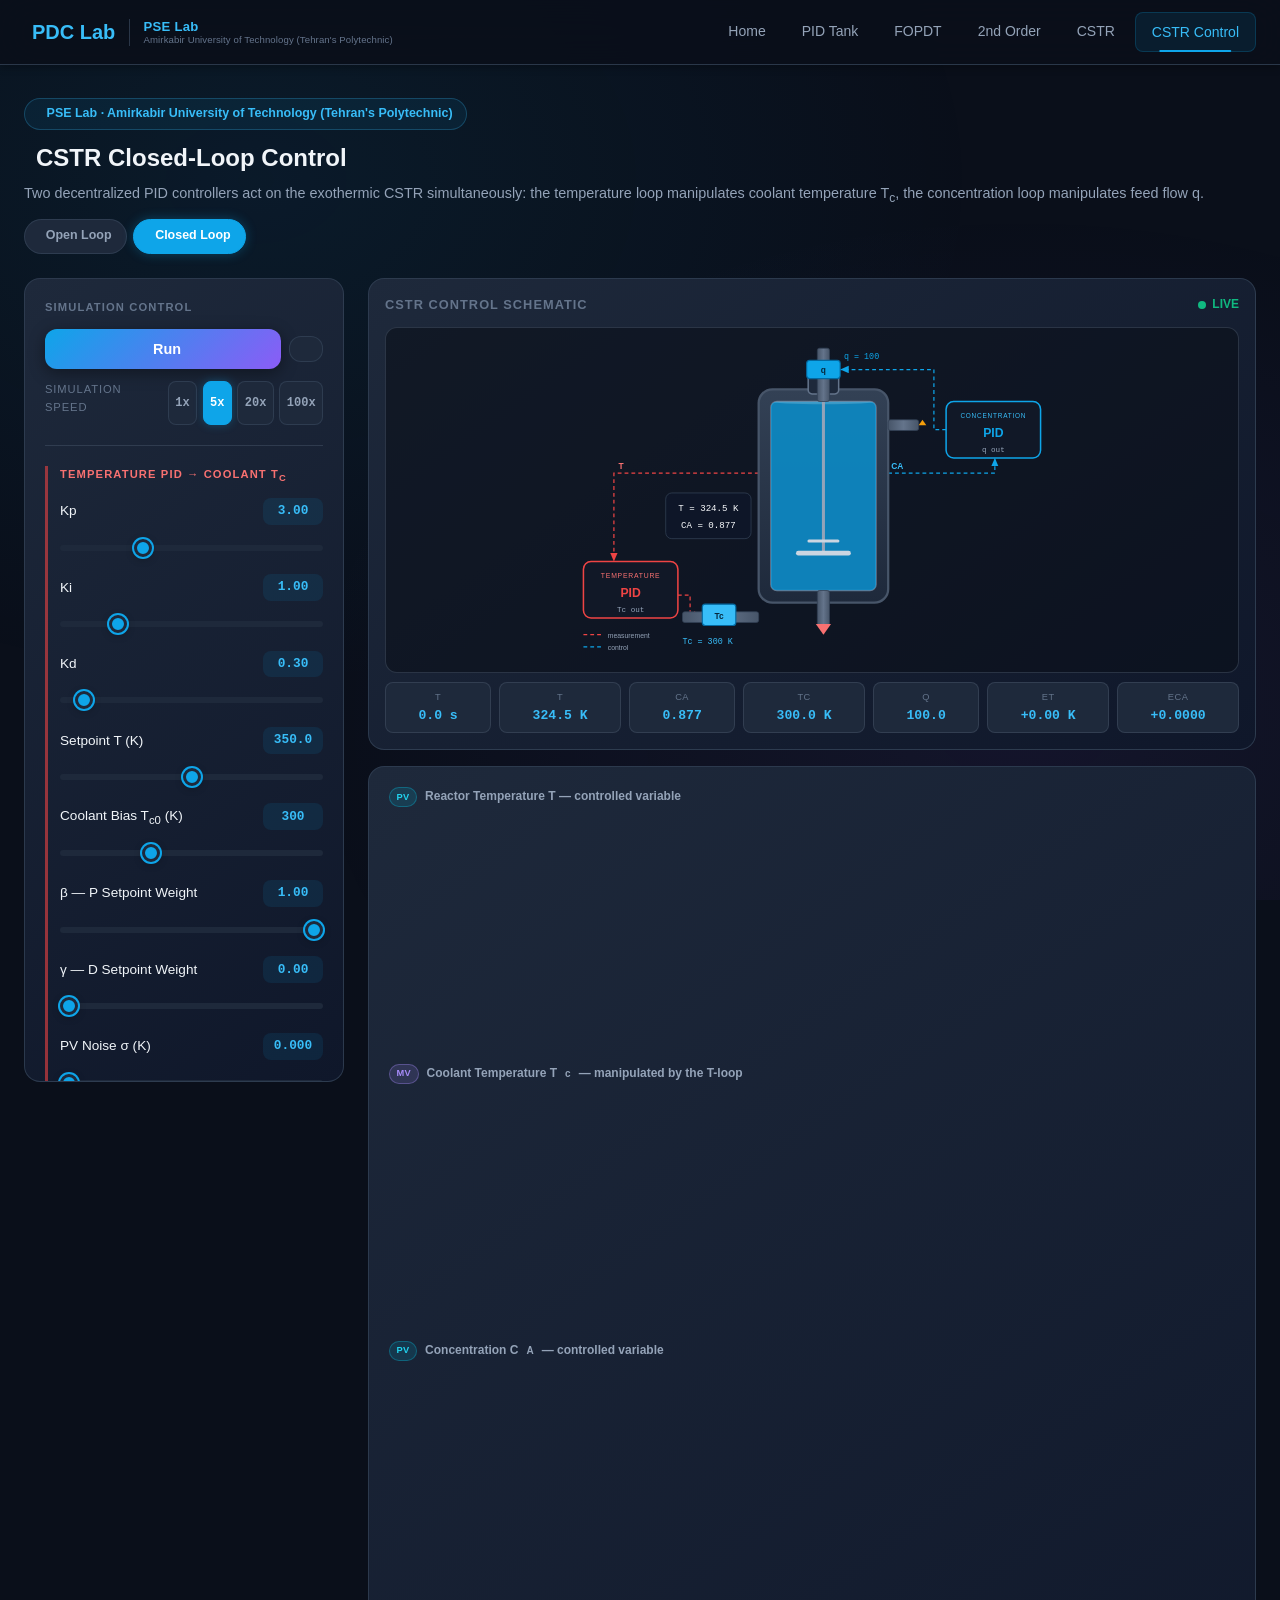
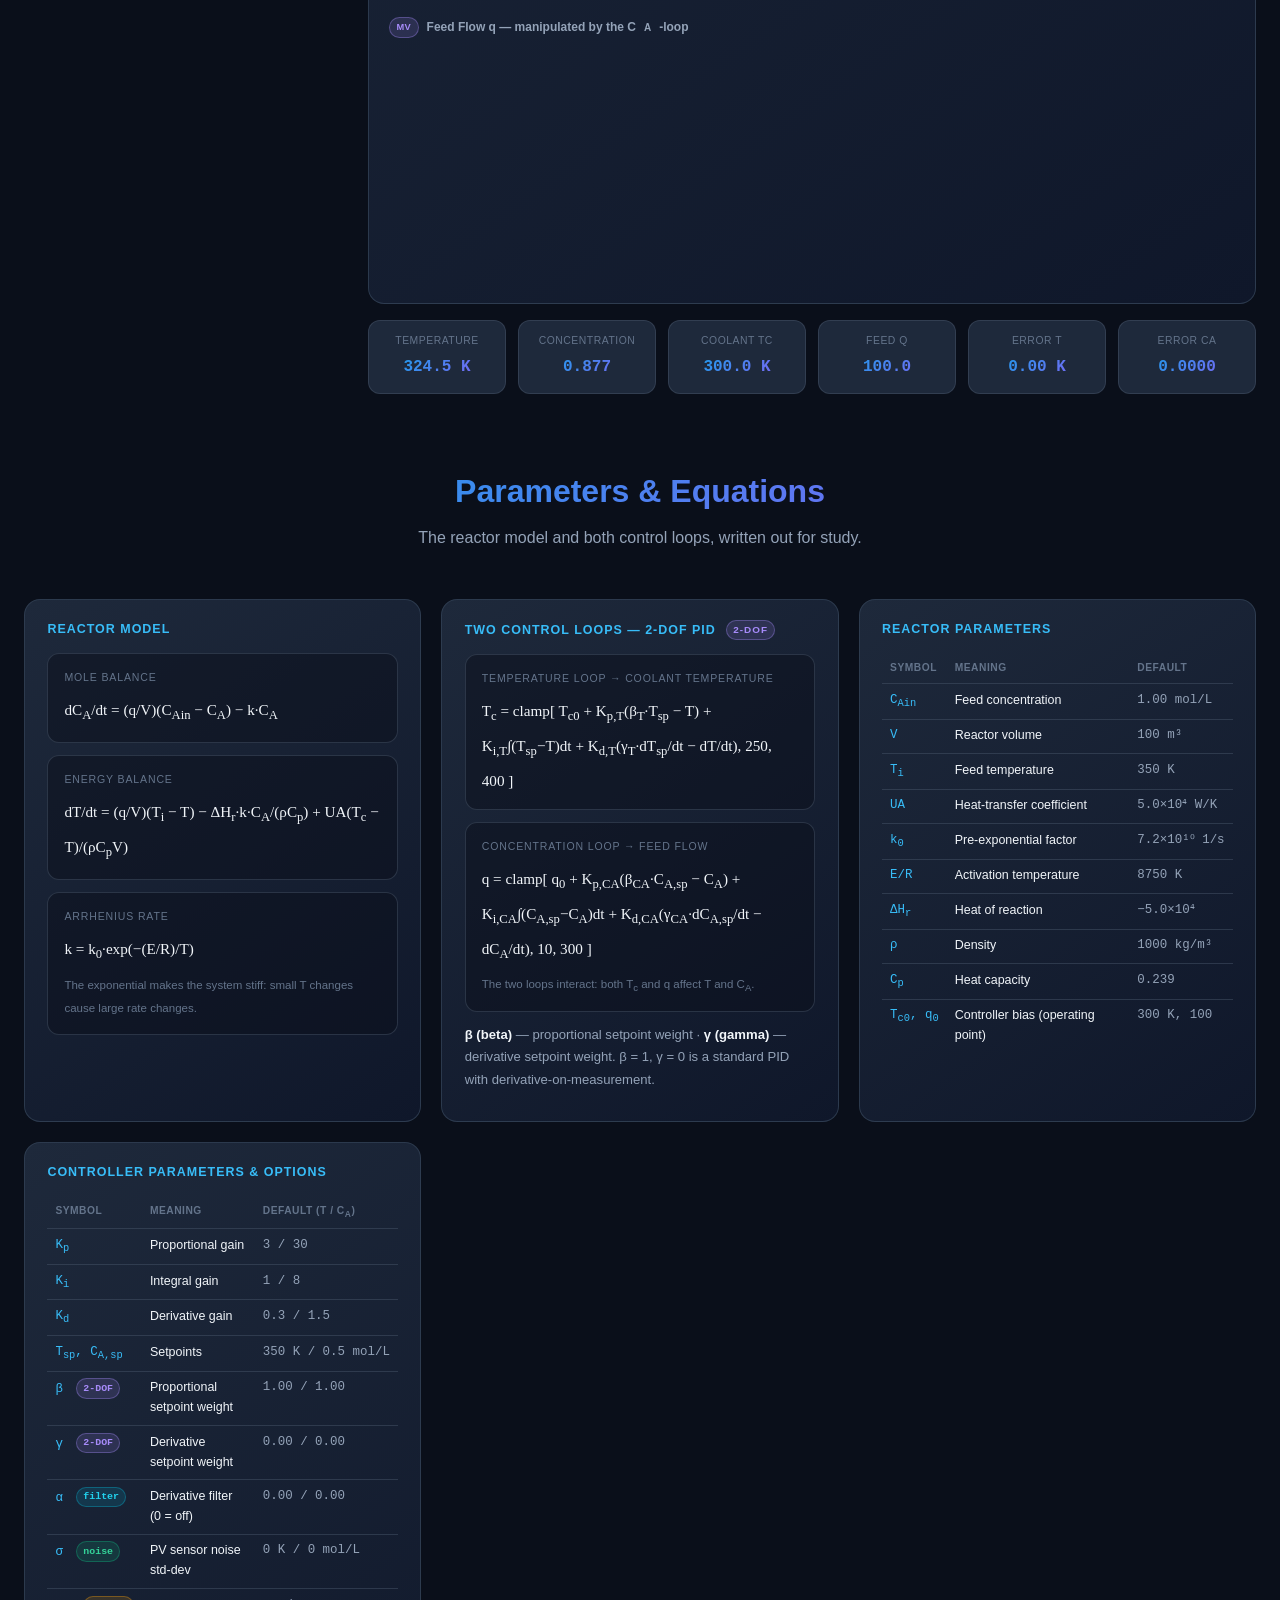
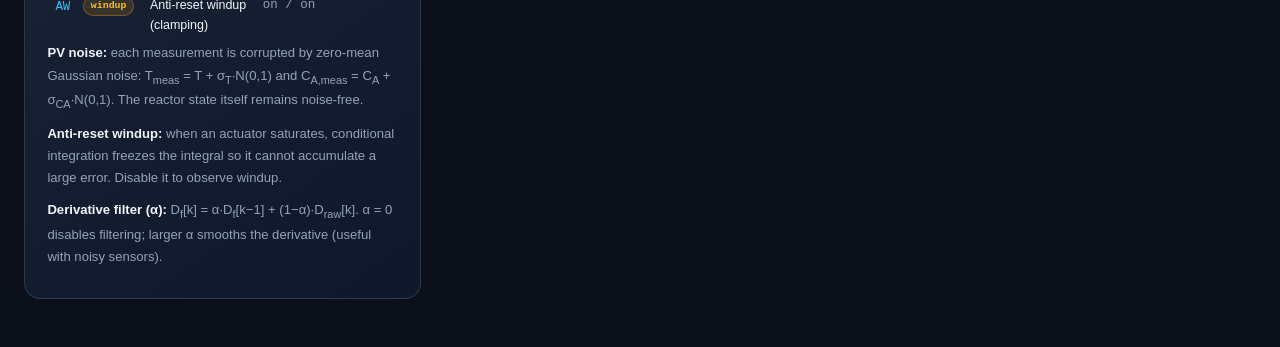
==== cstr-control.html @ 57ea3692 "Add files via upload" ====
<!DOCTYPE html>
<html lang="en">
<head>
    <meta charset="UTF-8">
    <meta name="viewport" content="width=device-width, initial-scale=1.0">
    <meta http-equiv="Cache-Control" content="no-cache, no-store, must-revalidate">
    <title>CSTR Closed-Loop Control — PDC Lab</title>
    <link rel="stylesheet" href="styles.css">
    <script src="js/icons.js"></script>
    <script src="js/chart.js"></script>
</head>
<body>
    <nav class="navbar">
        <a href="index.html" class="nav-brand">
            <i class="fas fa-wave-square"></i>
            <span>PDC Lab</span>
        </a>
        <div class="nav-institution">
            <span class="ni-lab">PSE Lab</span>
            <span class="ni-school">Amirkabir University of Technology (Tehran's Polytechnic)</span>
        </div>
        <button class="mobile-menu-btn" id="mobile-menu-btn" aria-label="Toggle menu">
            <i class="fas fa-bars"></i>
        </button>
        <div class="nav-links" id="nav-links">
            <a href="index.html">Home</a>
            <a href="pid-tank.html">PID Tank</a>
            <a href="fopdt.html">FOPDT</a>
            <a href="second-order.html">2nd Order</a>
            <a href="cstr-runaway.html">CSTR</a>
            <a href="cstr-control.html" class="active">CSTR Control</a>
        </div>
    </nav>

    <div class="example-page">
        <div class="page-header">
            <div class="page-institution"><i class="fas fa-university"></i> PSE Lab · Amirkabir University of Technology (Tehran's Polytechnic)</div>
            <h1><i class="fas fa-sliders-h" style="color:#10b981;"></i> CSTR Closed-Loop Control</h1>
            <p>Two decentralized PID controllers act on the exothermic CSTR simultaneously: the temperature loop manipulates coolant temperature T<sub>c</sub>, the concentration loop manipulates feed flow q.</p>
            <div class="mode-tabs">
                <a href="cstr-runaway.html" class="mode-tab"><i class="fas fa-fire"></i> Open Loop</a>
                <a href="cstr-control.html" class="mode-tab active"><i class="fas fa-sliders-h"></i> Closed Loop</a>
            </div>
        </div>

        <div class="page-layout">
            <!-- Control Panel -->
            <div class="control-panel">
                <!-- Simulation Controls -->
                <div class="panel-section">
                    <h3>Simulation Control</h3>
                    <div class="sim-controls">
                        <button class="run-pause-btn" id="run-pause-btn">
                            <i class="fas fa-play" id="run-pause-icon"></i>
                            <span id="run-pause-text">Run</span>
                        </button>
                        <button class="reset-btn" id="reset-btn" title="Reset simulation">
                            <i class="fas fa-redo-alt"></i>
                        </button>
                    </div>
                    <div class="speed-controls">
                        <label>Simulation Speed</label>
                        <button class="speed-btn" data-speed="1">1x</button>
                        <button class="speed-btn active" data-speed="5">5x</button>
                        <button class="speed-btn" data-speed="20">20x</button>
                        <button class="speed-btn" data-speed="100">100x</button>
                    </div>
                </div>

                <!-- Temperature PID -->
                <div class="panel-section pid-temp-section">
                    <h3><i class="fas fa-thermometer-half"></i> Temperature PID → Coolant T<sub>c</sub></h3>
                    <div class="slider-group">
                        <div class="slider-header">
                            <span class="slider-label">Kp</span>
                            <span class="slider-value" id="t-kp-val">3.00</span>
                        </div>
                        <input type="range" id="t-kp" min="0" max="10" step="0.1" value="3">
                    </div>
                    <div class="slider-group">
                        <div class="slider-header">
                            <span class="slider-label">Ki</span>
                            <span class="slider-value" id="t-ki-val">1.00</span>
                        </div>
                        <input type="range" id="t-ki" min="0" max="5" step="0.05" value="1">
                    </div>
                    <div class="slider-group">
                        <div class="slider-header">
                            <span class="slider-label">Kd</span>
                            <span class="slider-value" id="t-kd-val">0.30</span>
                        </div>
                        <input type="range" id="t-kd" min="0" max="5" step="0.05" value="0.3">
                    </div>
                    <div class="slider-group">
                        <div class="slider-header">
                            <span class="slider-label">Setpoint T (K)</span>
                            <span class="slider-value" id="t-sp-val">350.0</span>
                        </div>
                        <input type="range" id="t-sp" min="300" max="400" step="1" value="350">
                    </div>
                    <div class="slider-group">
                        <div class="slider-header">
                            <span class="slider-label">Coolant Bias T<sub>c0</sub> (K)</span>
                            <span class="slider-value" id="tc-bias-val">300</span>
                        </div>
                        <input type="range" id="tc-bias" min="250" max="400" step="1" value="300">
                    </div>
                    <div class="slider-group">
                        <div class="slider-header">
                            <span class="slider-label">β — P Setpoint Weight</span>
                            <span class="slider-value" id="t-beta-val">1.00</span>
                        </div>
                        <input type="range" id="t-beta" min="0" max="1" step="0.05" value="1">
                    </div>
                    <div class="slider-group">
                        <div class="slider-header">
                            <span class="slider-label">γ — D Setpoint Weight</span>
                            <span class="slider-value" id="t-gamma-val">0.00</span>
                        </div>
                        <input type="range" id="t-gamma" min="0" max="1" step="0.05" value="0">
                    </div>
                    <div class="slider-group">
                        <div class="slider-header">
                            <span class="slider-label">PV Noise σ (K)</span>
                            <span class="slider-value" id="noise-t-val">0.000</span>
                        </div>
                        <input type="range" id="noise-t" min="0" max="5" step="0.001" value="0">
                    </div>
                    <div class="slider-group">
                        <div class="slider-header">
                            <span class="slider-label">α — D Filter (0 = off)</span>
                            <span class="slider-value" id="t-alpha-val">0.00</span>
                        </div>
                        <input type="range" id="t-alpha" min="0" max="0.95" step="0.05" value="0">
                    </div>
                    <label class="check-row">
                        <input type="checkbox" id="t-aw" checked>
                        <span>Anti-reset windup (clamping)</span>
                    </label>
                </div>

                <!-- Concentration PID -->
                <div class="panel-section pid-conc-section">
                    <h3><i class="fas fa-flask"></i> Concentration PID → Feed q</h3>
                    <div class="slider-group">
                        <div class="slider-header">
                            <span class="slider-label">Kp</span>
                            <span class="slider-value" id="c-kp-val">30.0</span>
                        </div>
                        <input type="range" id="c-kp" min="0" max="100" step="1" value="30">
                    </div>
                    <div class="slider-group">
                        <div class="slider-header">
                            <span class="slider-label">Ki</span>
                            <span class="slider-value" id="c-ki-val">8.0</span>
                        </div>
                        <input type="range" id="c-ki" min="0" max="30" step="0.5" value="8">
                    </div>
                    <div class="slider-group">
                        <div class="slider-header">
                            <span class="slider-label">Kd</span>
                            <span class="slider-value" id="c-kd-val">1.50</span>
                        </div>
                        <input type="range" id="c-kd" min="0" max="10" step="0.1" value="1.5">
                    </div>
                    <div class="slider-group">
                        <div class="slider-header">
                            <span class="slider-label">Setpoint C<sub>A</sub> (mol/L)</span>
                            <span class="slider-value" id="c-sp-val">0.50</span>
                        </div>
                        <input type="range" id="c-sp" min="0.1" max="1" step="0.01" value="0.5">
                    </div>
                    <div class="slider-group">
                        <div class="slider-header">
                            <span class="slider-label">Feed Bias q<sub>0</sub></span>
                            <span class="slider-value" id="q-bias-val">100</span>
                        </div>
                        <input type="range" id="q-bias" min="10" max="300" step="1" value="100">
                    </div>
                    <div class="slider-group">
                        <div class="slider-header">
                            <span class="slider-label">β — P Setpoint Weight</span>
                            <span class="slider-value" id="c-beta-val">1.00</span>
                        </div>
                        <input type="range" id="c-beta" min="0" max="1" step="0.05" value="1">
                    </div>
                    <div class="slider-group">
                        <div class="slider-header">
                            <span class="slider-label">γ — D Setpoint Weight</span>
                            <span class="slider-value" id="c-gamma-val">0.00</span>
                        </div>
                        <input type="range" id="c-gamma" min="0" max="1" step="0.05" value="0">
                    </div>
                    <div class="slider-group">
                        <div class="slider-header">
                            <span class="slider-label">PV Noise σ (mol/L)</span>
                            <span class="slider-value" id="noise-c-val">0.000</span>
                        </div>
                        <input type="range" id="noise-c" min="0" max="0.05" step="0.001" value="0">
                    </div>
                    <div class="slider-group">
                        <div class="slider-header">
                            <span class="slider-label">α — D Filter (0 = off)</span>
                            <span class="slider-value" id="c-alpha-val">0.00</span>
                        </div>
                        <input type="range" id="c-alpha" min="0" max="0.95" step="0.05" value="0">
                    </div>
                    <label class="check-row">
                        <input type="checkbox" id="c-aw" checked>
                        <span>Anti-reset windup (clamping)</span>
                    </label>
                </div>

                <!-- Disturbances -->
                <div class="panel-section">
                    <h3>Disturbances (live)</h3>
                    <div class="slider-group">
                        <div class="slider-header">
                            <span class="slider-label">Feed Conc. C<sub>Ain</sub></span>
                            <span class="slider-value" id="cain-val">1.00</span>
                        </div>
                        <input type="range" id="cain" min="0.2" max="2" step="0.01" value="1">
                    </div>
                    <div class="slider-group">
                        <div class="slider-header">
                            <span class="slider-label">Feed Temp T<sub>i</sub> (K)</span>
                            <span class="slider-value" id="ti-val">350</span>
                        </div>
                        <input type="range" id="ti" min="280" max="450" step="1" value="350">
                    </div>
                    <p class="hint">Drag these while running to watch both loops reject the disturbance.</p>
                </div>

                <!-- Reactor Parameters -->
                <div class="panel-section">
                    <h3>Reactor Parameters</h3>
                    <div class="slider-group">
                        <div class="slider-header">
                            <span class="slider-label">V — Volume (m³)</span>
                            <span class="slider-value" id="vol-val">100</span>
                        </div>
                        <input type="range" id="vol" min="10" max="300" step="1" value="100">
                    </div>
                    <div class="slider-group">
                        <div class="slider-header">
                            <span class="slider-label">UA — Heat Transfer (W/K)</span>
                            <span class="slider-value" id="ua-val">50.0k</span>
                        </div>
                        <input type="range" id="ua" min="0" max="200000" step="1000" value="50000">
                    </div>
                    <div class="slider-group">
                        <div class="slider-header">
                            <span class="slider-label">k₀ — Pre-exponential (1/s)</span>
                            <span class="slider-value" id="k0-val">7.2e10</span>
                        </div>
                        <input type="range" id="k0" min="8" max="14" step="0.05" value="10.857">
                    </div>
                    <div class="slider-group">
                        <div class="slider-header">
                            <span class="slider-label">E/R — Activation (K)</span>
                            <span class="slider-value" id="eoverr-val">8750</span>
                        </div>
                        <input type="range" id="eoverr" min="4000" max="15000" step="50" value="8750">
                    </div>
                    <div class="slider-group">
                        <div class="slider-header">
                            <span class="slider-label">ΔH<sub>r</sub></span>
                            <span class="slider-value" id="dhr-val">-5.0e4</span>
                        </div>
                        <input type="range" id="dhr" min="-200000" max="-10000" step="1000" value="-50000">
                    </div>
                    <div class="slider-group">
                        <div class="slider-header">
                            <span class="slider-label">ρ — Density (kg/m³)</span>
                            <span class="slider-value" id="rho-val">1000</span>
                        </div>
                        <input type="range" id="rho" min="500" max="2000" step="10" value="1000">
                    </div>
                    <div class="slider-group">
                        <div class="slider-header">
                            <span class="slider-label">C<sub>p</sub> — Heat Capacity</span>
                            <span class="slider-value" id="cp-val">0.239</span>
                        </div>
                        <input type="range" id="cp" min="0.1" max="1" step="0.001" value="0.239">
                    </div>
                </div>

                <!-- Initial Conditions -->
                <div class="panel-section">
                    <h3>Initial Conditions</h3>
                    <div class="slider-group">
                        <div class="slider-header">
                            <span class="slider-label">C<sub>A0</sub> (mol/L)</span>
                            <span class="slider-value" id="ca0-val">0.87725</span>
                        </div>
                        <input type="range" id="ca0" min="0" max="1.5" step="0.00001" value="0.87725">
                    </div>
                    <div class="slider-group">
                        <div class="slider-header">
                            <span class="slider-label">T<sub>0</sub> (K)</span>
                            <span class="slider-value" id="t0-val">324.475</span>
                        </div>
                        <input type="range" id="t0" min="250" max="450" step="0.001" value="324.475">
                    </div>
                    <p class="hint">Changing an initial condition restarts the simulation.</p>
                </div>

                <!-- Model -->
                <div class="panel-section">
                    <div class="formula-box">
                        <span class="formula-label">Two-Loop Control</span>
                        T-loop: T<sub>c</sub> = PID<sub>T</sub>(T<sub>sp</sub> − T)<br>
                        C<sub>A</sub>-loop: q = PID<sub>CA</sub>(C<sub>A,sp</sub> − C<sub>A</sub>)
                    </div>
                    <div class="info-box" style="margin-top:0.75rem;">
                        <strong>Decentralized PID.</strong> The loops interact — coolant temperature and feed flow both affect T and C<sub>A</sub>. Try changing one setpoint and watch the other loop compensate.
                    </div>
                </div>
            </div>

            <!-- Right Side -->
            <div>
                <!-- Schematic -->
                <div class="tank-schematic-container">
                    <div class="tank-schematic-header">
                        <h3>CSTR Control Schematic</h3>
                        <div class="live-indicator">
                            <span class="live-dot"></span>
                            <span>LIVE</span>
                        </div>
                    </div>
                    <div class="tank-svg-wrapper">
                        <svg id="cstrc-svg" viewBox="0 0 640 420" xmlns="http://www.w3.org/2000/svg">
                            <defs>
                                <linearGradient id="jacketGrad2" x1="0%" y1="0%" x2="0%" y2="100%">
                                    <stop offset="0%" style="stop-color:#334155" />
                                    <stop offset="100%" style="stop-color:#1e293b" />
                                </linearGradient>
                                <linearGradient id="metalGrad2" x1="0%" y1="0%" x2="100%" y2="0%">
                                    <stop offset="0%" style="stop-color:#475569" />
                                    <stop offset="50%" style="stop-color:#64748b" />
                                    <stop offset="100%" style="stop-color:#475569" />
                                </linearGradient>
                                <clipPath id="vesselClip2"><rect x="266" y="86" width="138" height="248" rx="8"/></clipPath>
                                <marker id="arwRed" markerWidth="9" markerHeight="9" refX="7" refY="3" orient="auto"><path d="M0,0 L7,3 L0,6 Z" fill="#ef4444"/></marker>
                                <marker id="arwBlue" markerWidth="9" markerHeight="9" refX="7" refY="3" orient="auto"><path d="M0,0 L7,3 L0,6 Z" fill="#0ea5e9"/></marker>
                            </defs>

                            <!-- ===== Signal lines (behind everything) ===== -->
                            <!-- T measurement: reactor -> T PID -->
                            <path d="M 250 180 L 60 180 L 60 296" fill="none" stroke="#ef4444" stroke-width="1.6" stroke-dasharray="5,4" marker-end="url(#arwRed)"/>
                            <!-- T control: T PID -> coolant valve -->
                            <path d="M 144 340 L 160 340 L 160 366 L 176 366" fill="none" stroke="#ef4444" stroke-width="1.6" stroke-dasharray="5,4" marker-end="url(#arwRed)"/>
                            <!-- CA measurement: reactor -> CA PID -->
                            <path d="M 420 180 L 560 180 L 560 160" fill="none" stroke="#0ea5e9" stroke-width="1.6" stroke-dasharray="5,4" marker-end="url(#arwBlue)"/>
                            <!-- CA control: CA PID -> feed valve -->
                            <path d="M 496 123 L 480 123 L 480 44 L 357 44" fill="none" stroke="#0ea5e9" stroke-width="1.6" stroke-dasharray="5,4" marker-end="url(#arwBlue)"/>

                            <text x="66" y="174" fill="#f87171" font-size="11" font-family="Inter, sans-serif" font-weight="600">T</text>
                            <text x="424" y="174" fill="#38bdf8" font-size="11" font-family="Inter, sans-serif" font-weight="600">CA</text>

                            <!-- ===== PID blocks ===== -->
                            <g>
                                <rect x="20" y="296" width="124" height="74" rx="10" fill="#111827" stroke="#ef4444" stroke-width="2"/>
                                <text x="82" y="318" fill="#f87171" font-size="9" font-family="Inter, sans-serif" text-anchor="middle" letter-spacing="1">TEMPERATURE</text>
                                <text x="82" y="343" fill="#ef4444" font-size="16" font-family="Inter, sans-serif" text-anchor="middle" font-weight="800">PID</text>
                                <text x="82" y="362" fill="#94a3b8" font-size="10" font-family="JetBrains Mono, monospace" text-anchor="middle">Tc out</text>
                            </g>
                            <g>
                                <rect x="496" y="86" width="124" height="74" rx="10" fill="#111827" stroke="#0ea5e9" stroke-width="2"/>
                                <text x="558" y="108" fill="#38bdf8" font-size="8.5" font-family="Inter, sans-serif" text-anchor="middle" letter-spacing="1">CONCENTRATION</text>
                                <text x="558" y="133" fill="#0ea5e9" font-size="16" font-family="Inter, sans-serif" text-anchor="middle" font-weight="800">PID</text>
                                <text x="558" y="152" fill="#94a3b8" font-size="10" font-family="JetBrains Mono, monospace" text-anchor="middle">q out</text>
                            </g>

                            <!-- ===== Reactor ===== -->
                            <rect x="250" y="70" width="170" height="280" rx="18" fill="url(#jacketGrad2)" stroke="#475569" stroke-width="3"/>
                            <rect x="266" y="86" width="138" height="248" rx="8" fill="rgba(15,23,42,0.9)" stroke="#64748b" stroke-width="2"/>

                            <g clip-path="url(#vesselClip2)">
                                <rect id="cstrc-liquid" x="266" y="86" width="138" height="248" fill="#0ea5e9" opacity="0.75"/>
                                <ellipse cx="335" cy="86" rx="69" ry="4" fill="rgba(255,255,255,0.18)">
                                    <animate attributeName="ry" values="3;6;3" dur="2.2s" repeatCount="indefinite"/>
                                </ellipse>
                            </g>

                            <!-- Agitator (blades sized so the sweep stays inside the vessel) -->
                            <line x1="335" y1="86" x2="335" y2="285" stroke="#94a3b8" stroke-width="4"/>
                            <g id="cstrc-agitator" clip-path="url(#vesselClip2)" style="transform-origin:335px 285px;">
                                <line x1="302" y1="285" x2="368" y2="285" stroke="#cbd5e1" stroke-width="6" stroke-linecap="round"/>
                                <line x1="316" y1="269" x2="354" y2="269" stroke="#cbd5e1" stroke-width="4" stroke-linecap="round"/>
                            </g>
                            <rect x="315" y="50" width="40" height="26" rx="5" fill="#1e293b" stroke="#64748b" stroke-width="2"/>
                            <text x="335" y="68" fill="#94a3b8" font-size="12" font-family="Inter, sans-serif" text-anchor="middle" font-weight="700">M</text>
                            <line x1="335" y1="76" x2="335" y2="86" stroke="#64748b" stroke-width="3"/>

                            <!-- Feed pipe + valve (concentration loop) -->
                            <rect x="327" y="16" width="16" height="70" rx="3" fill="url(#metalGrad2)" stroke="#334155" stroke-width="1"/>
                            <rect id="cstrc-feed-valve" x="313" y="32" width="44" height="24" rx="4" fill="#0ea5e9" stroke="#0369a1" stroke-width="1.5" opacity="1"/>
                            <text x="335" y="49" fill="#06283d" font-size="11" font-family="Inter, sans-serif" text-anchor="middle" font-weight="700">q</text>
                            <text id="cstrc-q-label" x="362" y="30" fill="#0ea5e9" font-size="11" font-family="JetBrains Mono, monospace">q = 100</text>

                            <!-- Coolant pipe + valve (temperature loop) -->
                            <rect x="150" y="362" width="100" height="14" rx="3" fill="url(#metalGrad2)" stroke="#334155" stroke-width="1"/>
                            <rect id="cstrc-coolant-valve" x="176" y="352" width="44" height="28" rx="4" fill="#38bdf8" stroke="#0369a1" stroke-width="1.5" opacity="1"/>
                            <text x="198" y="372" fill="#06283d" font-size="11" font-family="Inter, sans-serif" text-anchor="middle" font-weight="700">Tc</text>
                            <text id="cstrc-tc-label" x="150" y="404" fill="#38bdf8" font-size="11" font-family="JetBrains Mono, monospace">Tc = 300 K</text>

                            <!-- Coolant outlet -->
                            <rect x="420" y="110" width="40" height="14" rx="3" fill="url(#metalGrad2)" stroke="#334155" stroke-width="1"/>
                            <polygon points="460,117 470,117 465,110" fill="#f59e0b"/>

                            <!-- Product outlet -->
                            <rect x="327" y="334" width="16" height="46" rx="3" fill="url(#metalGrad2)" stroke="#334155" stroke-width="1"/>
                            <polygon points="325,378 335,392 345,378" fill="#f87171"/>

                            <!-- State readout panel -->
                            <g>
                                <rect x="128" y="206" width="112" height="60" rx="8" fill="rgba(15,23,42,0.9)" stroke="#334155" stroke-width="1"/>
                                <text x="184" y="230" fill="#f8fafc" font-size="12" font-family="JetBrains Mono, monospace" text-anchor="middle" id="cstrc-t-readout">T = 324.5 K</text>
                                <text x="184" y="252" fill="#f8fafc" font-size="12" font-family="JetBrains Mono, monospace" text-anchor="middle" id="cstrc-ca-readout">CA = 0.877</text>
                            </g>

                            <!-- Legend -->
                            <line x1="20" y1="392" x2="46" y2="392" stroke="#ef4444" stroke-width="1.6" stroke-dasharray="5,4"/>
                            <text x="52" y="396" fill="#94a3b8" font-size="9" font-family="Inter, sans-serif">measurement</text>
                            <line x1="20" y1="408" x2="46" y2="408" stroke="#0ea5e9" stroke-width="1.6" stroke-dasharray="5,4"/>
                            <text x="52" y="412" fill="#94a3b8" font-size="9" font-family="Inter, sans-serif">control</text>
                        </svg>
                    </div>
                    <div class="readout-row">
                        <div class="readout-chip"><span class="rc-label">t</span><span class="rc-value" id="roc-time">0.0 s</span></div>
                        <div class="readout-chip"><span class="rc-label">T</span><span class="rc-value" id="roc-t">324.5 K</span></div>
                        <div class="readout-chip"><span class="rc-label">CA</span><span class="rc-value" id="roc-ca">0.877</span></div>
                        <div class="readout-chip"><span class="rc-label">Tc</span><span class="rc-value" id="roc-tc">300.0 K</span></div>
                        <div class="readout-chip"><span class="rc-label">q</span><span class="rc-value" id="roc-q">100.0</span></div>
                        <div class="readout-chip"><span class="rc-label">eT</span><span class="rc-value" id="roc-et">+0.00 K</span></div>
                        <div class="readout-chip"><span class="rc-label">eCA</span><span class="rc-value" id="roc-eca">+0.0000</span></div>
                    </div>
                </div>

                <!-- Charts: each MV directly below its PV -->
                <div class="chart-container">
                    <div class="chart-caption"><span class="tag-pv">PV</span> Reactor Temperature T — controlled variable</div>
                    <div id="chart-temp" class="chart-plot stacked"></div>
                    <div class="chart-caption"><span class="tag-mv">MV</span> Coolant Temperature T<sub>c</sub> — manipulated by the T-loop</div>
                    <div id="chart-tc" class="chart-plot stacked"></div>
                    <div class="chart-caption"><span class="tag-pv">PV</span> Concentration C<sub>A</sub> — controlled variable</div>
                    <div id="chart-conc" class="chart-plot stacked"></div>
                    <div class="chart-caption"><span class="tag-mv">MV</span> Feed Flow q — manipulated by the C<sub>A</sub>-loop</div>
                    <div id="chart-q" class="chart-plot stacked"></div>
                </div>

                <!-- Metrics -->
                <div class="metrics-row">
                    <div class="metric-card">
                        <div class="metric-label">Temperature</div>
                        <div class="metric-value" id="metric-t">324.5 K</div>
                    </div>
                    <div class="metric-card">
                        <div class="metric-label">Concentration</div>
                        <div class="metric-value" id="metric-ca">0.877</div>
                    </div>
                    <div class="metric-card">
                        <div class="metric-label">Coolant Tc</div>
                        <div class="metric-value" id="metric-tc">300.0 K</div>
                    </div>
                    <div class="metric-card">
                        <div class="metric-label">Feed q</div>
                        <div class="metric-value" id="metric-q">100.0</div>
                    </div>
                    <div class="metric-card">
                        <div class="metric-label">Error T</div>
                        <div class="metric-value" id="metric-et">0.00 K</div>
                    </div>
                    <div class="metric-card">
                        <div class="metric-label">Error CA</div>
                        <div class="metric-value" id="metric-eca">0.0000</div>
                    </div>
                </div>
            </div>
        </div>
        <!-- Parameter & equation reference -->
        <section class="docs-section">
            <h2 class="section-title">Parameters &amp; Equations</h2>
            <p class="section-subtitle">The reactor model and both control loops, written out for study.</p>
            <div class="docs-grid">
                <div class="docs-card">
                    <h3>Reactor Model</h3>
                    <div class="equation">
                        <span class="eq-label">Mole balance</span>
                        dC<sub>A</sub>/dt = (q/V)(C<sub>Ain</sub> − C<sub>A</sub>) − k·C<sub>A</sub>
                    </div>
                    <div class="equation">
                        <span class="eq-label">Energy balance</span>
                        dT/dt = (q/V)(T<sub>i</sub> − T) − ΔH<sub>r</sub>·k·C<sub>A</sub>/(ρC<sub>p</sub>) + UA(T<sub>c</sub> − T)/(ρC<sub>p</sub>V)
                    </div>
                    <div class="equation">
                        <span class="eq-label">Arrhenius rate</span>
                        k = k<sub>0</sub>·exp(−(E/R)/T)
                        <span class="eq-note">The exponential makes the system stiff: small T changes cause large rate changes.</span>
                    </div>
                </div>

                <div class="docs-card">
                    <h3>Two Control Loops — 2-DOF PID <span class="badge-eq two-dof">2-DOF</span></h3>
                    <div class="equation">
                        <span class="eq-label">Temperature loop → coolant temperature</span>
                        T<sub>c</sub> = clamp[ T<sub>c0</sub> + K<sub>p,T</sub>(β<sub>T</sub>·T<sub>sp</sub> − T) + K<sub>i,T</sub>∫(T<sub>sp</sub>−T)dt + K<sub>d,T</sub>(γ<sub>T</sub>·dT<sub>sp</sub>/dt − dT/dt), 250, 400 ]
                    </div>
                    <div class="equation">
                        <span class="eq-label">Concentration loop → feed flow</span>
                        q = clamp[ q<sub>0</sub> + K<sub>p,CA</sub>(β<sub>CA</sub>·C<sub>A,sp</sub> − C<sub>A</sub>) + K<sub>i,CA</sub>∫(C<sub>A,sp</sub>−C<sub>A</sub>)dt + K<sub>d,CA</sub>(γ<sub>CA</sub>·dC<sub>A,sp</sub>/dt − dC<sub>A</sub>/dt), 10, 300 ]
                        <span class="eq-note">The two loops interact: both T<sub>c</sub> and q affect T and C<sub>A</sub>.</span>
                    </div>
                    <p><strong>β (beta)</strong> — proportional setpoint weight · <strong>γ (gamma)</strong> — derivative setpoint weight. β = 1, γ = 0 is a standard PID with derivative-on-measurement.</p>
                </div>

                <div class="docs-card">
                    <h3>Reactor Parameters</h3>
                    <table class="param-table">
                        <tr><th>Symbol</th><th>Meaning</th><th>Default</th></tr>
                        <tr><td class="sym">C<sub>Ain</sub></td><td>Feed concentration</td><td class="def">1.00 mol/L</td></tr>
                        <tr><td class="sym">V</td><td>Reactor volume</td><td class="def">100 m³</td></tr>
                        <tr><td class="sym">T<sub>i</sub></td><td>Feed temperature</td><td class="def">350 K</td></tr>
                        <tr><td class="sym">UA</td><td>Heat-transfer coefficient</td><td class="def">5.0×10⁴ W/K</td></tr>
                        <tr><td class="sym">k<sub>0</sub></td><td>Pre-exponential factor</td><td class="def">7.2×10¹⁰ 1/s</td></tr>
                        <tr><td class="sym">E/R</td><td>Activation temperature</td><td class="def">8750 K</td></tr>
                        <tr><td class="sym">ΔH<sub>r</sub></td><td>Heat of reaction</td><td class="def">−5.0×10⁴</td></tr>
                        <tr><td class="sym">ρ</td><td>Density</td><td class="def">1000 kg/m³</td></tr>
                        <tr><td class="sym">C<sub>p</sub></td><td>Heat capacity</td><td class="def">0.239</td></tr>
                        <tr><td class="sym">T<sub>c0</sub>, q<sub>0</sub></td><td>Controller bias (operating point)</td><td class="def">300 K, 100</td></tr>
                    </table>
                </div>

                <div class="docs-card">
                    <h3>Controller Parameters &amp; Options</h3>
                    <table class="param-table">
                        <tr><th>Symbol</th><th>Meaning</th><th>Default (T / C<sub>A</sub>)</th></tr>
                        <tr><td class="sym">K<sub>p</sub></td><td>Proportional gain</td><td class="def">3 / 30</td></tr>
                        <tr><td class="sym">K<sub>i</sub></td><td>Integral gain</td><td class="def">1 / 8</td></tr>
                        <tr><td class="sym">K<sub>d</sub></td><td>Derivative gain</td><td class="def">0.3 / 1.5</td></tr>
                        <tr><td class="sym">T<sub>sp</sub>, C<sub>A,sp</sub></td><td>Setpoints</td><td class="def">350 K / 0.5 mol/L</td></tr>
                        <tr><td class="sym">β <span class="badge-eq two-dof">2-DOF</span></td><td>Proportional setpoint weight</td><td class="def">1.00 / 1.00</td></tr>
                        <tr><td class="sym">γ <span class="badge-eq two-dof">2-DOF</span></td><td>Derivative setpoint weight</td><td class="def">0.00 / 0.00</td></tr>
                        <tr><td class="sym">α <span class="badge-eq filter">filter</span></td><td>Derivative filter (0 = off)</td><td class="def">0.00 / 0.00</td></tr>
                        <tr><td class="sym">σ <span class="badge-eq noise">noise</span></td><td>PV sensor noise std-dev</td><td class="def">0 K / 0 mol/L</td></tr>
                        <tr><td class="sym">AW <span class="badge-eq windup">windup</span></td><td>Anti-reset windup (clamping)</td><td class="def">on / on</td></tr>
                    </table>
                    <p><strong>PV noise:</strong> each measurement is corrupted by zero-mean Gaussian noise: T<sub>meas</sub> = T + σ<sub>T</sub>·N(0,1) and C<sub>A,meas</sub> = C<sub>A</sub> + σ<sub>CA</sub>·N(0,1). The reactor state itself remains noise-free.</p>
                    <p><strong>Anti-reset windup:</strong> when an actuator saturates, conditional integration freezes the integral so it cannot accumulate a large error. Disable it to observe windup.</p>
                    <p><strong>Derivative filter (α):</strong> D<sub>f</sub>[k] = α·D<sub>f</sub>[k−1] + (1−α)·D<sub>raw</sub>[k]. α = 0 disables filtering; larger α smooths the derivative (useful with noisy sensors).</p>
                </div>
            </div>
        </section>
    </div>

    <script src="js/pid-controller.js"></script>
    <script src="js/cstr-control.js"></script>
    <script>
        document.getElementById('mobile-menu-btn').addEventListener('click', function() {
            document.getElementById('nav-links').classList.toggle('open');
            const icon = this.querySelector('i');
            icon.classList.toggle('fa-bars');
            icon.classList.toggle('fa-times');
        });
    </script>
</body>
</html>
---- styles.css ----
/* ============================================
   Process Dynamics & Control - Beautiful Styles
   ============================================ */

* {
    margin: 0;
    padding: 0;
    box-sizing: border-box;
}

:root {
    /* Primary palette - Ocean/Teal theme */
    --primary: #0ea5e9;
    --primary-light: #38bdf8;
    --primary-dark: #0284c7;
    --primary-glow: rgba(14, 165, 233, 0.3);
    
    /* Accent colors */
    --accent: #8b5cf6;
    --accent-light: #a78bfa;
    --accent-dark: #7c3aed;
    
    /* Success/Warning/Danger */
    --success: #10b981;
    --success-light: #34d399;
    --warning: #f59e0b;
    --danger: #ef4444;
    --danger-light: #f87171;
    
    /* Backgrounds - Deep space theme */
    --bg-primary: #0a0f1a;
    --bg-secondary: #111827;
    --bg-card: #1e293b;
    --bg-card-hover: #273548;
    --bg-surface: #1e293b;
    
    /* Text colors */
    --text-primary: #f1f5f9;
    --text-secondary: #94a3b8;
    --text-muted: #64748b;
    --text-dim: #475569;
    
    /* Borders and dividers */
    --border: rgba(51, 65, 85, 0.8);
    --border-light: rgba(71, 85, 105, 0.5);
    --border-glow: rgba(14, 165, 233, 0.4);
    
    /* Gradients */
    --gradient-primary: linear-gradient(135deg, #0ea5e9, #8b5cf6);
    --gradient-warm: linear-gradient(135deg, #f59e0b, #ef4444);
    --gradient-cool: linear-gradient(135deg, #06b6d4, #3b82f6);
    --gradient-card: linear-gradient(145deg, #1e293b, #0f172a);
    
    /* Shadows */
    --shadow-sm: 0 2px 8px rgba(0, 0, 0, 0.3);
    --shadow-md: 0 4px 16px rgba(0, 0, 0, 0.4);
    --shadow-lg: 0 8px 32px rgba(0, 0, 0, 0.5);
    --shadow-glow: 0 0 20px rgba(14, 165, 233, 0.3);
    
    /* Border radius */
    --radius-sm: 8px;
    --radius-md: 12px;
    --radius-lg: 16px;
    --radius-xl: 24px;
    
    /* Transitions */
    --transition-fast: 0.15s ease;
    --transition-normal: 0.3s ease;
    --transition-slow: 0.5s ease;
}

html {
    scroll-behavior: smooth;
}

body {
    font-family: 'Inter', -apple-system, BlinkMacSystemFont, 'Segoe UI', Roboto, sans-serif;
    background: var(--bg-primary);
    color: var(--text-primary);
    line-height: 1.6;
    min-height: 100vh;
    overflow-x: hidden;
}

/* Background pattern */
body::before {
    content: '';
    position: fixed;
    top: 0;
    left: 0;
    right: 0;
    bottom: 0;
    background: 
        radial-gradient(ellipse at 20% 20%, rgba(14, 165, 233, 0.08) 0%, transparent 50%),
        radial-gradient(ellipse at 80% 80%, rgba(139, 92, 246, 0.08) 0%, transparent 50%);
    pointer-events: none;
    z-index: -1;
}

/* ============================================
   NAVBAR
   ============================================ */

.navbar {
    position: fixed;
    top: 0;
    left: 0;
    right: 0;
    z-index: 1000;
    display: flex;
    justify-content: space-between;
    align-items: center;
    padding: 0.75rem 1.5rem;
    background: rgba(10, 15, 26, 0.9);
    backdrop-filter: blur(20px);
    border-bottom: 1px solid var(--border);
    box-shadow: var(--shadow-sm);
}

.nav-brand {
    display: flex;
    align-items: center;
    gap: 0.5rem;
    font-size: 1.25rem;
    font-weight: 700;
    color: var(--primary-light);
    text-decoration: none;
}

.nav-brand i {
    font-size: 1.5rem;
    background: var(--gradient-primary);
    -webkit-background-clip: text;
    -webkit-text-fill-color: transparent;
    background-clip: text;
}

.nav-links {
    display: flex;
    gap: 0.25rem;
}

.nav-links a {
    color: var(--text-secondary);
    text-decoration: none;
    padding: 0.5rem 1rem;
    border-radius: var(--radius-sm);
    font-size: 0.875rem;
    font-weight: 500;
    transition: all var(--transition-normal);
    position: relative;
}

.nav-links a:hover {
    color: var(--text-primary);
    background: var(--bg-surface);
}

.nav-links a.active {
    color: var(--primary-light);
    background: rgba(14, 165, 233, 0.1);
    border: 1px solid rgba(14, 165, 233, 0.2);
}

.nav-links a.active::after {
    content: '';
    position: absolute;
    bottom: -1px;
    left: 50%;
    transform: translateX(-50%);
    width: 60%;
    height: 2px;
    background: var(--primary);
    border-radius: 1px;
}

/* Mobile menu button */
.mobile-menu-btn {
    display: none;
    background: none;
    border: none;
    color: var(--text-primary);
    font-size: 1.25rem;
    cursor: pointer;
    padding: 0.5rem;
    border-radius: var(--radius-sm);
    transition: background var(--transition-fast);
}

.mobile-menu-btn:hover {
    background: var(--bg-surface);
}

/* ============================================
   HERO SECTION
   ============================================ */

.hero {
    min-height: auto;
    display: flex;
    flex-direction: column;
    align-items: center;
    justify-content: center;
    padding: 7rem 1.5rem 1rem;
    gap: 0;
    max-width: 900px;
    margin: 0 auto;
    text-align: center;
}

.hero-content {
    flex: 1;
    max-width: 720px;
}

.hero-badge {
    display: inline-flex;
    align-items: center;
    gap: 0.5rem;
    padding: 0.5rem 1rem;
    background: rgba(14, 165, 233, 0.1);
    color: var(--primary-light);
    border: 1px solid rgba(14, 165, 233, 0.3);
    border-radius: 999px;
    font-size: 0.8rem;
    font-weight: 600;
    letter-spacing: 0.05em;
    text-transform: uppercase;
    margin-bottom: 1.5rem;
    animation: pulse-glow 2s ease-in-out infinite;
}

@keyframes pulse-glow {
    0%, 100% { box-shadow: 0 0 0 0 rgba(14, 165, 233, 0.4); }
    50% { box-shadow: 0 0 20px 5px rgba(14, 165, 233, 0.2); }
}

.hero h1 {
    font-size: 3.5rem;
    font-weight: 800;
    line-height: 1.1;
    margin-bottom: 1.25rem;
}

.gradient-text {
    background: var(--gradient-primary);
    -webkit-background-clip: text;
    -webkit-text-fill-color: transparent;
    background-clip: text;
}

.hero-subtitle {
    font-size: 1.1rem;
    color: var(--text-secondary);
    margin-bottom: 2rem;
    margin-left: auto;
    margin-right: auto;
    max-width: 520px;
    line-height: 1.8;
}

.hero-stats {
    display: flex;
    gap: 2.5rem;
    justify-content: center;
}

.stat {
    display: flex;
    flex-direction: column;
}

.stat-number {
    font-size: 1.75rem;
    font-weight: 700;
    background: var(--gradient-primary);
    -webkit-background-clip: text;
    -webkit-text-fill-color: transparent;
    background-clip: text;
}

.stat-label {
    font-size: 0.8rem;
    color: var(--text-muted);
    text-transform: uppercase;
    letter-spacing: 0.05em;
}

/* Hero Visual */
.hero-visual {
    flex: 1;
    position: relative;
    height: 350px;
}

.floating-card {
    position: absolute;
    display: flex;
    align-items: center;
    gap: 0.75rem;
    padding: 1rem 1.5rem;
    background: var(--bg-card);
    border: 1px solid var(--border);
    border-radius: var(--radius-md);
    box-shadow: var(--shadow-md);
    font-weight: 600;
    animation: float 6s ease-in-out infinite;
    backdrop-filter: blur(10px);
}

.floating-card i {
    font-size: 1.25rem;
}

.card-1 { top: 10%; left: 10%; animation-delay: 0s; color: var(--primary-light); }
.card-2 { top: 45%; right: 5%; animation-delay: -2s; color: var(--accent-light); }
.card-3 { bottom: 10%; left: 20%; animation-delay: -4s; color: var(--success); }

@keyframes float {
    0%, 100% { transform: translateY(0); }
    50% { transform: translateY(-15px); }
}

/* ============================================
   SECTION STYLES
   ============================================ */

.section-title {
    text-align: center;
    font-size: 2rem;
    font-weight: 700;
    margin-bottom: 0.5rem;
    background: var(--gradient-primary);
    -webkit-background-clip: text;
    -webkit-text-fill-color: transparent;
    background-clip: text;
}

.section-subtitle {
    text-align: center;
    color: var(--text-secondary);
    margin-bottom: 3rem;
}

/* ============================================
   EXAMPLE CARDS
   ============================================ */

.examples-section {
    padding: 4rem 1.5rem;
    max-width: 1200px;
    margin: 0 auto;
}

.examples-grid {
    display: grid;
    grid-template-columns: repeat(auto-fit, minmax(320px, 1fr));
    gap: 1.5rem;
}

.example-card {
    background: var(--gradient-card);
    border: 1px solid var(--border);
    border-radius: var(--radius-lg);
    padding: 2rem;
    text-decoration: none;
    color: var(--text-primary);
    transition: all var(--transition-normal);
    position: relative;
    overflow: hidden;
}

.example-card::before {
    content: '';
    position: absolute;
    top: 0;
    left: 0;
    right: 0;
    height: 3px;
    background: var(--gradient-primary);
    transform: scaleX(0);
    transition: transform var(--transition-normal);
}

.example-card:hover {
    border-color: var(--primary);
    transform: translateY(-6px);
    box-shadow: var(--shadow-glow);
}

.example-card:hover::before {
    transform: scaleX(1);
}

.example-card:hover .card-arrow {
    opacity: 1;
    transform: translateX(0);
}

.card-icon {
    width: 60px;
    height: 60px;
    border-radius: var(--radius-md);
    display: flex;
    align-items: center;
    justify-content: center;
    font-size: 1.5rem;
    color: white;
    margin-bottom: 1.25rem;
    box-shadow: var(--shadow-md);
}

.example-card h3 {
    font-size: 1.25rem;
    font-weight: 700;
    margin-bottom: 0.75rem;
}

.example-card p {
    color: var(--text-secondary);
    font-size: 0.9rem;
    margin-bottom: 1.25rem;
    line-height: 1.7;
}

.card-tags {
    display: flex;
    gap: 0.5rem;
    flex-wrap: wrap;
}

.tag {
    padding: 0.25rem 0.75rem;
    background: var(--bg-surface);
    border: 1px solid var(--border-light);
    border-radius: 999px;
    font-size: 0.75rem;
    color: var(--text-secondary);
    font-weight: 500;
}

.card-arrow {
    position: absolute;
    top: 2rem;
    right: 2rem;
    color: var(--primary-light);
    opacity: 0;
    transform: translateX(-8px);
    transition: all var(--transition-normal);
}

/* ============================================
   CONCEPTS
   ============================================ */

.concepts-section {
    padding: 4rem 1.5rem;
    max-width: 1200px;
    margin: 0 auto;
}

.concepts-grid {
    display: grid;
    grid-template-columns: repeat(auto-fit, minmax(220px, 1fr));
    gap: 1.5rem;
}

.concept-item {
    background: var(--gradient-card);
    border: 1px solid var(--border);
    border-radius: var(--radius-md);
    padding: 1.5rem;
    text-align: center;
    transition: all var(--transition-normal);
}

.concept-item:hover {
    border-color: var(--primary);
    transform: translateY(-4px);
}

.concept-item i {
    font-size: 2rem;
    background: var(--gradient-primary);
    -webkit-background-clip: text;
    -webkit-text-fill-color: transparent;
    background-clip: text;
    margin-bottom: 1rem;
}

.concept-item h4 {
    font-size: 1rem;
    margin-bottom: 0.5rem;
}

.concept-item p {
    font-size: 0.85rem;
    color: var(--text-secondary);
}

/* ============================================
   EXAMPLE PAGE LAYOUT
   ============================================ */

.example-page {
    padding-top: 4.5rem;
    min-height: 100vh;
}

.page-header {
    padding: 1.5rem 1.5rem 0.5rem;
    max-width: 1400px;
    margin: 0 auto;
}

.page-header h1 {
    font-size: 1.5rem;
    font-weight: 700;
    margin-bottom: 0.25rem;
    display: flex;
    align-items: center;
    gap: 0.75rem;
}

.page-header p {
    color: var(--text-secondary);
    font-size: 0.9rem;
}

.page-layout {
    display: grid;
    grid-template-columns: 320px 1fr;
    gap: 1.5rem;
    padding: 1rem 1.5rem 2rem;
    max-width: 1400px;
    margin: 0 auto;
}

/* ============================================
   CONTROL PANEL
   ============================================ */

.control-panel {
    background: var(--gradient-card);
    border: 1px solid var(--border);
    border-radius: var(--radius-lg);
    padding: 1.25rem;
    height: fit-content;
    position: sticky;
    top: 5rem;
    max-height: calc(100vh - 6rem);
    overflow-y: auto;
    scrollbar-width: thin;
    scrollbar-color: var(--border) transparent;
}

.control-panel::-webkit-scrollbar {
    width: 6px;
}

.control-panel::-webkit-scrollbar-track {
    background: transparent;
}

.control-panel::-webkit-scrollbar-thumb {
    background: var(--border);
    border-radius: 3px;
}

.panel-section {
    margin-bottom: 1.25rem;
    padding-bottom: 1.25rem;
    border-bottom: 1px solid var(--border-light);
}

.panel-section:last-child {
    margin-bottom: 0;
    padding-bottom: 0;
    border-bottom: none;
}

.panel-section h3 {
    font-size: 0.7rem;
    text-transform: uppercase;
    letter-spacing: 0.1em;
    color: var(--text-muted);
    margin-bottom: 0.75rem;
    font-weight: 600;
}

/* ============================================
   SLIDERS
   ============================================ */

.slider-group {
    margin-bottom: 1rem;
}

.slider-group:last-child {
    margin-bottom: 0;
}

.slider-header {
    display: flex;
    justify-content: space-between;
    align-items: center;
    margin-bottom: 0.5rem;
}

.slider-label {
    font-size: 0.85rem;
    font-weight: 500;
    color: var(--text-primary);
}

.slider-value {
    font-size: 0.8rem;
    font-weight: 600;
    color: var(--primary-light);
    background: rgba(14, 165, 233, 0.1);
    padding: 0.2rem 0.6rem;
    border-radius: var(--radius-sm);
    font-family: 'JetBrains Mono', 'Courier New', monospace;
    min-width: 60px;
    text-align: center;
}

input[type="range"] {
    -webkit-appearance: none;
    appearance: none;
    width: 100%;
    height: 6px;
    border-radius: 3px;
    background: var(--bg-surface);
    outline: none;
    cursor: pointer;
    transition: background var(--transition-fast);
}

input[type="range"]:hover {
    background: rgba(51, 65, 85, 0.8);
}

input[type="range"]::-webkit-slider-thumb {
    -webkit-appearance: none;
    appearance: none;
    width: 18px;
    height: 18px;
    border-radius: 50%;
    background: var(--primary);
    cursor: pointer;
    border: 3px solid var(--bg-card);
    box-shadow: 0 0 0 2px var(--primary), var(--shadow-sm);
    transition: all var(--transition-fast);
}

input[type="range"]::-webkit-slider-thumb:hover {
    transform: scale(1.2);
    box-shadow: 0 0 0 2px var(--primary-light), var(--shadow-glow);
}

input[type="range"]::-moz-range-thumb {
    width: 18px;
    height: 18px;
    border-radius: 50%;
    background: var(--primary);
    cursor: pointer;
    border: 3px solid var(--bg-card);
    box-shadow: 0 0 0 2px var(--primary);
}

/* ============================================
   PRESET BUTTONS
   ============================================ */

.preset-buttons {
    display: flex;
    gap: 0.4rem;
    flex-wrap: wrap;
}

.preset-btn {
    padding: 0.45rem 0.8rem;
    border-radius: var(--radius-sm);
    font-size: 0.75rem;
    font-weight: 600;
    cursor: pointer;
    border: 1px solid var(--border);
    background: var(--bg-surface);
    color: var(--text-secondary);
    transition: all var(--transition-fast);
}

.preset-btn:hover {
    border-color: var(--primary);
    color: var(--text-primary);
    background: rgba(14, 165, 233, 0.1);
}

.preset-btn.active {
    background: var(--primary);
    border-color: var(--primary);
    color: white;
    box-shadow: 0 0 12px var(--primary-glow);
}

/* ============================================
   SETPOINT STEP BUTTONS
   ============================================ */

.step-buttons {
    display: grid;
    grid-template-columns: 1fr 1fr;
    gap: 0.4rem;
}

.step-btn {
    display: flex;
    align-items: center;
    justify-content: center;
    gap: 0.35rem;
    padding: 0.5rem 0.5rem;
    border-radius: var(--radius-sm);
    font-size: 0.75rem;
    font-weight: 700;
    cursor: pointer;
    border: 1px solid rgba(16, 185, 129, 0.35);
    background: rgba(16, 185, 129, 0.1);
    color: var(--success-light);
    transition: all var(--transition-fast);
    font-family: 'JetBrains Mono', 'Courier New', monospace;
}

.step-btn:hover {
    background: var(--success);
    border-color: var(--success);
    color: #fff;
    transform: translateY(-1px);
    box-shadow: 0 0 12px rgba(16, 185, 129, 0.4);
}

.step-btn:active {
    transform: translateY(0) scale(0.97);
}

.hint {
    margin-top: 0.6rem;
    font-size: 0.7rem;
    color: var(--text-muted);
    line-height: 1.5;
}

/* ============================================
   SIMULATION CONTROLS
   ============================================ */

.sim-controls {
    display: flex;
    gap: 0.5rem;
    align-items: center;
}

.run-pause-btn {
    flex: 1;
    display: flex;
    align-items: center;
    justify-content: center;
    gap: 0.5rem;
    padding: 0.75rem 1rem;
    border-radius: var(--radius-md);
    font-size: 0.9rem;
    font-weight: 700;
    cursor: pointer;
    border: none;
    background: var(--gradient-primary);
    color: white;
    transition: all var(--transition-normal);
    box-shadow: var(--shadow-md);
}

.run-pause-btn:hover {
    transform: translateY(-2px);
    box-shadow: var(--shadow-glow);
}

.run-pause-btn.running {
    background: linear-gradient(135deg, #f59e0b, #ef4444);
    animation: pulse-run 1.5s ease-in-out infinite;
}

@keyframes pulse-run {
    0%, 100% { box-shadow: 0 0 0 0 rgba(239, 68, 68, 0.4); }
    50% { box-shadow: 0 0 20px 5px rgba(239, 68, 68, 0.2); }
}

.run-pause-btn i {
    font-size: 1rem;
}

.reset-btn {
    padding: 0.75rem 1rem;
    border-radius: var(--radius-md);
    font-size: 0.85rem;
    font-weight: 600;
    cursor: pointer;
    border: 1px solid var(--border);
    background: var(--bg-surface);
    color: var(--text-secondary);
    transition: all var(--transition-fast);
}

.reset-btn:hover {
    border-color: var(--danger);
    color: var(--danger);
    background: rgba(239, 68, 68, 0.1);
}

/* Speed Controls */
.speed-controls {
    display: flex;
    gap: 0.35rem;
    margin-top: 0.75rem;
}

.speed-controls label {
    font-size: 0.7rem;
    text-transform: uppercase;
    letter-spacing: 0.08em;
    color: var(--text-muted);
    display: block;
    margin-bottom: 0.5rem;
    width: 100%;
}

.speed-btn {
    flex: 1;
    padding: 0.5rem 0.4rem;
    border-radius: var(--radius-sm);
    font-size: 0.75rem;
    font-weight: 700;
    cursor: pointer;
    border: 1px solid var(--border);
    background: var(--bg-surface);
    color: var(--text-secondary);
    transition: all var(--transition-fast);
    font-family: 'JetBrains Mono', 'Courier New', monospace;
}

.speed-btn:hover {
    border-color: var(--primary);
    color: var(--text-primary);
}

.speed-btn.active {
    background: var(--primary);
    border-color: var(--primary);
    color: white;
    box-shadow: 0 0 10px var(--primary-glow);
}

/* ============================================
   TANK SCHEMATIC (SVG)
   ============================================ */

.tank-schematic-container {
    background: var(--gradient-card);
    border: 1px solid var(--border);
    border-radius: var(--radius-lg);
    padding: 1rem;
    margin-bottom: 1rem;
}

.tank-schematic-header {
    display: flex;
    justify-content: space-between;
    align-items: center;
    margin-bottom: 0.75rem;
}

.tank-schematic-header h3 {
    font-size: 0.8rem;
    text-transform: uppercase;
    letter-spacing: 0.08em;
    color: var(--text-muted);
    font-weight: 600;
}

.live-indicator {
    display: flex;
    align-items: center;
    gap: 0.4rem;
    font-size: 0.75rem;
    font-weight: 600;
    color: var(--success);
}

.live-dot {
    width: 8px;
    height: 8px;
    border-radius: 50%;
    background: var(--success);
    animation: blink 1s ease-in-out infinite;
}

@keyframes blink {
    0%, 100% { opacity: 1; }
    50% { opacity: 0.3; }
}

.tank-svg-wrapper {
    background: rgba(10, 15, 26, 0.6);
    border-radius: var(--radius-md);
    padding: 0.5rem;
    border: 1px solid var(--border-light);
}

#tank-svg {
    width: 100%;
    height: auto;
    max-height: 300px;
}

/* ============================================
   CHART CONTAINER
   ============================================ */

.chart-container {
    background: var(--gradient-card);
    border: 1px solid var(--border);
    border-radius: var(--radius-lg);
    padding: 1.25rem;
}

.chart-tabs {
    display: flex;
    gap: 0.25rem;
    margin-bottom: 1rem;
    background: var(--bg-surface);
    padding: 0.25rem;
    border-radius: var(--radius-md);
}

.chart-tab {
    flex: 1;
    padding: 0.6rem 0.75rem;
    border-radius: var(--radius-sm);
    font-size: 0.8rem;
    font-weight: 600;
    cursor: pointer;
    border: none;
    background: transparent;
    color: var(--text-secondary);
    transition: all var(--transition-fast);
}

.chart-tab.active {
    background: var(--primary);
    color: white;
    box-shadow: var(--shadow-sm);
}

.chart-tab:hover:not(.active) {
    background: rgba(14, 165, 233, 0.1);
    color: var(--text-primary);
}

.chart-plot {
    width: 100%;
    height: 350px;
    border-radius: var(--radius-md);
    overflow: hidden;
}

.chart-plot.stacked {
    height: 240px;
}

.chart-caption {
    display: flex;
    align-items: center;
    gap: 0.5rem;
    font-size: 0.75rem;
    font-weight: 600;
    color: var(--text-secondary);
    margin: 0.7rem 0 0.35rem;
}

.chart-caption:first-child {
    margin-top: 0;
}

.tag-pv, .tag-mv, .tag-err {
    font-size: 0.58rem;
    font-weight: 700;
    letter-spacing: 0.05em;
    padding: 0.1rem 0.4rem;
    border-radius: 999px;
    text-transform: uppercase;
}

.tag-pv {
    background: rgba(6, 182, 212, 0.15);
    color: #22d3ee;
    border: 1px solid rgba(6, 182, 212, 0.35);
}

.tag-mv {
    background: rgba(167, 139, 250, 0.15);
    color: #a78bfa;
    border: 1px solid rgba(167, 139, 250, 0.35);
}

.tag-err {
    background: rgba(248, 113, 113, 0.15);
    color: #f87171;
    border: 1px solid rgba(248, 113, 113, 0.35);
}

/* ============================================
   METRICS
   ============================================ */

.metrics-row {
    display: grid;
    grid-template-columns: repeat(auto-fit, minmax(110px, 1fr));
    gap: 0.75rem;
    margin-top: 1rem;
}

.metric-card {
    background: var(--bg-surface);
    border: 1px solid var(--border-light);
    border-radius: var(--radius-md);
    padding: 0.75rem;
    text-align: center;
    transition: all var(--transition-fast);
}

.metric-card:hover {
    border-color: var(--primary);
    transform: translateY(-2px);
}

.metric-label {
    font-size: 0.65rem;
    text-transform: uppercase;
    letter-spacing: 0.05em;
    color: var(--text-muted);
    margin-bottom: 0.35rem;
}

.metric-value {
    font-size: 1rem;
    font-weight: 700;
    background: var(--gradient-primary);
    -webkit-background-clip: text;
    -webkit-text-fill-color: transparent;
    background-clip: text;
    font-family: 'JetBrains Mono', 'Courier New', monospace;
}

/* ============================================
   FORMULA & INFO BOXES
   ============================================ */

.formula-box {
    background: rgba(14, 165, 233, 0.05);
    border: 1px solid rgba(14, 165, 233, 0.2);
    border-radius: var(--radius-md);
    padding: 0.75rem;
    text-align: center;
    font-family: 'JetBrains Mono', 'Courier New', monospace;
    font-size: 0.8rem;
    color: var(--primary-light);
    line-height: 1.8;
}

.formula-box .formula-label {
    font-family: 'Inter', sans-serif;
    font-size: 0.65rem;
    text-transform: uppercase;
    letter-spacing: 0.08em;
    color: var(--text-muted);
    display: block;
    margin-bottom: 0.4rem;
}

.info-box {
    background: rgba(14, 165, 233, 0.05);
    border: 1px solid rgba(14, 165, 233, 0.2);
    border-radius: var(--radius-md);
    padding: 0.75rem;
    font-size: 0.8rem;
    color: var(--text-secondary);
    line-height: 1.7;
}

.info-box strong {
    color: var(--primary-light);
}

/* Status Badge */
.status-badge {
    display: inline-flex;
    align-items: center;
    gap: 0.4rem;
    padding: 0.4rem 0.9rem;
    border-radius: 999px;
    font-size: 0.75rem;
    font-weight: 600;
}

.status-badge.overdamped {
    background: rgba(59, 130, 246, 0.15);
    color: #60a5fa;
    border: 1px solid rgba(59, 130, 246, 0.3);
}

.status-badge.underdamped {
    background: rgba(245, 158, 11, 0.15);
    color: #fbbf24;
    border: 1px solid rgba(245, 158, 11, 0.3);
}

.status-badge.critical {
    background: rgba(16, 185, 129, 0.15);
    color: #34d399;
    border: 1px solid rgba(16, 185, 129, 0.3);
}

/* ============================================
   FOOTER
   ============================================ */

.footer {
    text-align: center;
    padding: 2rem 1.5rem;
    color: var(--text-muted);
    font-size: 0.85rem;
    border-top: 1px solid var(--border);
    background: var(--bg-secondary);
}

/* ============================================
   RESPONSIVE - MOBILE
   ============================================ */

@media (max-width: 1024px) {
    .page-layout {
        grid-template-columns: 1fr;
    }

    .control-panel {
        position: static;
        max-height: none;
    }

    .hero {
        flex-direction: column;
        text-align: center;
        padding-top: 5rem;
        gap: 2rem;
        min-height: auto;
    }

    .hero h1 {
        font-size: 2.5rem;
    }

    .hero-subtitle {
        margin-left: auto;
        margin-right: auto;
    }

    .hero-stats {
        justify-content: center;
    }

    .hero-visual {
        display: none;
    }
}

@media (max-width: 768px) {
    .navbar {
        padding: 0.75rem 1rem;
    }

    .nav-links {
        display: none;
        position: absolute;
        top: 100%;
        left: 0;
        right: 0;
        background: rgba(10, 15, 26, 0.98);
        backdrop-filter: blur(20px);
        flex-direction: column;
        padding: 0.5rem;
        border-bottom: 1px solid var(--border);
        box-shadow: var(--shadow-lg);
    }

    .nav-links.open {
        display: flex;
    }

    .nav-links a {
        padding: 0.75rem 1rem;
    }

    .mobile-menu-btn {
        display: block;
    }

    .hero h1 {
        font-size: 2rem;
    }

    .hero-stats {
        flex-direction: column;
        gap: 1rem;
    }

    .examples-grid {
        grid-template-columns: 1fr;
    }

    .page-header h1 {
        font-size: 1.25rem;
    }

    .chart-plot {
        height: 280px;
    }

    .metrics-row {
        grid-template-columns: repeat(2, 1fr);
    }

    .sim-controls {
        flex-wrap: wrap;
    }

    .run-pause-btn {
        width: 100%;
    }

    .speed-controls {
        width: 100%;
    }
}

@media (max-width: 480px) {
    .hero h1 {
        font-size: 1.75rem;
    }

    .section-title {
        font-size: 1.5rem;
    }

    .chart-tabs {
        flex-wrap: wrap;
    }

    .chart-tab {
        flex: none;
        min-width: calc(50% - 0.25rem);
    }

    .metrics-row {
        grid-template-columns: 1fr 1fr;
    }

    .metric-card {
        padding: 0.5rem;
    }

    .metric-value {
        font-size: 0.85rem;
    }
}

/* ============================================
   CSTR THERMAL RUNAWAY
   ============================================ */

#cstr-svg {
    width: 100%;
    height: auto;
    max-height: 300px;
}

#cstr-agitator {
    transform-box: view-box;
    transform-origin: 200px 285px;
    animation: cstr-spin 2s linear infinite;
}

@keyframes cstr-spin {
    from { transform: rotate(0deg); }
    to { transform: rotate(360deg); }
}

.solve-btn {
    width: 100%;
    display: flex;
    align-items: center;
    justify-content: center;
    gap: 0.5rem;
    padding: 0.7rem 1rem;
    border-radius: var(--radius-md);
    border: 1px solid rgba(14, 165, 233, 0.4);
    background: rgba(14, 165, 233, 0.12);
    color: var(--primary-light);
    font-size: 0.85rem;
    font-weight: 700;
    cursor: pointer;
    transition: all var(--transition-normal);
}

.solve-btn:hover {
    background: var(--primary);
    color: #fff;
    box-shadow: var(--shadow-glow);
    transform: translateY(-1px);
}

.solve-btn i {
    font-size: 0.95rem;
}

.select-control {
    width: 100%;
    padding: 0.5rem 0.6rem;
    border-radius: var(--radius-sm);
    background: var(--bg-surface);
    border: 1px solid var(--border);
    color: var(--text-primary);
    font-family: 'Inter', sans-serif;
    font-size: 0.78rem;
    cursor: pointer;
    transition: border-color var(--transition-fast);
}

.select-control:focus {
    outline: none;
    border-color: var(--primary);
    box-shadow: 0 0 0 2px rgba(14, 165, 233, 0.2);
}

.select-control option {
    background: var(--bg-card);
    color: var(--text-primary);
}

.num-input {
    width: 94px;
    text-align: center;
    background: rgba(14, 165, 233, 0.1);
    border: 1px solid rgba(14, 165, 233, 0.25);
    border-radius: var(--radius-sm);
    color: var(--primary-light);
    font-family: 'JetBrains Mono', 'Courier New', monospace;
    font-size: 0.75rem;
    font-weight: 600;
    padding: 0.22rem 0.3rem;
    transition: border-color var(--transition-fast);
}

.num-input:focus {
    outline: none;
    border-color: var(--primary);
    box-shadow: 0 0 0 2px rgba(14, 165, 233, 0.2);
}

.num-input::-webkit-outer-spin-button,
.num-input::-webkit-inner-spin-button {
    -webkit-appearance: none;
    margin: 0;
}

.num-input[type=number] {
    -moz-appearance: textfield;
}

.check-row {
    display: flex;
    align-items: center;
    gap: 0.5rem;
    font-size: 0.8rem;
    color: var(--text-secondary);
    cursor: pointer;
    margin-bottom: 0.5rem;
    user-select: none;
}

.check-row input[type="checkbox"] {
    width: 16px;
    height: 16px;
    flex: none;
    accent-color: var(--primary);
    cursor: pointer;
}

.solver-status {
    margin-top: 0.6rem;
    padding: 0.55rem 0.65rem;
    background: rgba(10, 15, 26, 0.6);
    border: 1px solid var(--border-light);
    border-radius: var(--radius-sm);
    font-family: 'JetBrains Mono', 'Courier New', monospace;
    font-size: 0.66rem;
    line-height: 1.7;
    color: var(--text-secondary);
    word-break: break-word;
}

.solver-status strong {
    color: var(--primary-light);
}

.readout-row {
    display: flex;
    flex-wrap: wrap;
    gap: 0.5rem;
    margin-top: 0.6rem;
}

.readout-chip {
    flex: 1 1 auto;
    min-width: 76px;
    display: flex;
    flex-direction: column;
    align-items: center;
    padding: 0.4rem 0.5rem;
    background: var(--bg-surface);
    border: 1px solid var(--border-light);
    border-radius: var(--radius-sm);
    transition: border-color var(--transition-fast);
}

.readout-chip:hover {
    border-color: var(--primary);
}

.rc-label {
    font-size: 0.58rem;
    text-transform: uppercase;
    letter-spacing: 0.06em;
    color: var(--text-muted);
}

.rc-value {
    font-family: 'JetBrains Mono', 'Courier New', monospace;
    font-size: 0.82rem;
    font-weight: 700;
    color: var(--primary-light);
}

/* Hub node for CSTR */
.node-cstr {
    top: 42%;
    left: 0;
    animation-delay: -1s;
}

.node-cstrctl {
    top: 42%;
    right: 0;
    animation-delay: -3s;
}

/* Open/Closed loop mode tabs + dual PID sections */
.mode-tabs {
    display: inline-flex;
    gap: 0.4rem;
    margin-top: 0.7rem;
}

.mode-tab {
    display: inline-flex;
    align-items: center;
    gap: 0.4rem;
    padding: 0.4rem 0.9rem;
    border-radius: 999px;
    font-size: 0.78rem;
    font-weight: 600;
    text-decoration: none;
    color: var(--text-secondary);
    background: var(--bg-surface);
    border: 1px solid var(--border);
    transition: all var(--transition-fast);
}

.mode-tab:hover {
    border-color: var(--primary);
    color: var(--text-primary);
}

.mode-tab.active {
    background: var(--primary);
    border-color: var(--primary);
    color: #fff;
    box-shadow: 0 0 12px var(--primary-glow);
}

.pid-temp-section {
    border-left: 3px solid rgba(239, 68, 68, 0.6);
    padding-left: 0.75rem;
}

.pid-conc-section {
    border-left: 3px solid rgba(14, 165, 233, 0.6);
    padding-left: 0.75rem;
}

.pid-temp-section h3 {
    color: #f87171;
}

.pid-conc-section h3 {
    color: #38bdf8;
}

#cstrc-svg {
    width: 100%;
    height: auto;
    max-height: 320px;
}

#cstrc-agitator {
    transform-box: view-box;
    transform-origin: 335px 285px;
    animation: cstr-spin 2s linear infinite;
}

/* ============================================
   ANIMATIONS
   ============================================ */

@keyframes fadeIn {
    from { opacity: 0; transform: translateY(20px); }
    to { opacity: 1; transform: translateY(0); }
}

.example-card {
    animation: fadeIn 0.5s ease forwards;
}

.example-card:nth-child(1) { animation-delay: 0.1s; }
.example-card:nth-child(2) { animation-delay: 0.2s; }
.example-card:nth-child(3) { animation-delay: 0.3s; }

/* Scrollbar styling */
::-webkit-scrollbar {
    width: 8px;
    height: 8px;
}

::-webkit-scrollbar-track {
    background: var(--bg-primary);
}

::-webkit-scrollbar-thumb {
    background: var(--border);
    border-radius: 4px;
}

::-webkit-scrollbar-thumb:hover {
    background: var(--text-muted);
}

/* ============================================
   INSTITUTION BRANDING
   ============================================ */

.nav-institution {
    display: flex;
    flex-direction: column;
    line-height: 1.2;
    margin-right: auto;
    margin-left: 0.85rem;
    padding-left: 0.85rem;
    border-left: 1px solid var(--border);
}

.nav-institution .ni-lab {
    font-size: 0.82rem;
    font-weight: 800;
    color: var(--primary-light);
    letter-spacing: 0.02em;
}

.nav-institution .ni-school {
    font-size: 0.6rem;
    color: var(--text-muted);
    letter-spacing: 0.01em;
}

.institution-badge {
    display: inline-flex;
    align-items: center;
    gap: 0.75rem;
    padding: 0.6rem 1.25rem;
    margin-bottom: 1.25rem;
    background: linear-gradient(135deg, rgba(14, 165, 233, 0.12), rgba(139, 92, 246, 0.12));
    border: 1px solid rgba(56, 189, 248, 0.35);
    border-radius: 999px;
    box-shadow: 0 0 24px rgba(14, 165, 233, 0.15);
}

.institution-badge > i {
    font-size: 1.5rem;
    color: var(--primary-light);
}

.institution-badge .inst-text {
    text-align: left;
    display: flex;
    flex-direction: column;
    line-height: 1.25;
}

.institution-badge .inst-lab {
    font-weight: 800;
    font-size: 1rem;
    color: var(--text-primary);
    letter-spacing: 0.02em;
}

.institution-badge .inst-school {
    font-size: 0.72rem;
    color: var(--text-secondary);
}

.page-institution {
    display: inline-flex;
    align-items: center;
    gap: 0.5rem;
    font-size: 0.78rem;
    font-weight: 600;
    color: var(--primary-light);
    background: rgba(14, 165, 233, 0.08);
    border: 1px solid rgba(56, 189, 248, 0.25);
    border-radius: 999px;
    padding: 0.3rem 0.85rem;
    margin-bottom: 0.6rem;
}

.footer-inst {
    color: var(--text-secondary);
    margin-bottom: 0.4rem;
}

.footer-inst strong {
    color: var(--primary-light);
}

.footer-inst i {
    color: var(--primary-light);
    margin-right: 0.35rem;
}

@media (max-width: 900px) {
    .nav-institution {
        display: none;
    }
}

@media (max-width: 480px) {
    .institution-badge {
        padding: 0.5rem 0.9rem;
        gap: 0.5rem;
    }
    .institution-badge > i {
        font-size: 1.15rem;
    }
    .institution-badge .inst-lab {
        font-size: 0.85rem;
    }
    .institution-badge .inst-school {
        font-size: 0.62rem;
    }
    .page-institution {
        font-size: 0.68rem;
    }
}

/* ============================================
   CENTRAL HUB / CONSTELLATION
   ============================================ */

.hub-section {
    padding: 1rem 1.5rem 4rem;
    max-width: 1000px;
    margin: 0 auto;
}

.hub {
    position: relative;
    width: 100%;
    max-width: 860px;
    height: 620px;
    margin: 0 auto;
}

.hub-lines {
    position: absolute;
    top: 0;
    left: 0;
    width: 100%;
    height: 100%;
    pointer-events: none;
    z-index: 1;
    overflow: visible;
}

.hub-lines line {
    stroke: rgba(56, 189, 248, 0.28);
    stroke-width: 2;
    stroke-dasharray: 8 8;
    animation: hub-dash 30s linear infinite;
}

@keyframes hub-dash {
    to { stroke-dashoffset: -400; }
}

.hub-lines .flow-dot {
    fill: #38bdf8;
    filter: drop-shadow(0 0 6px rgba(56, 189, 248, 0.9));
}

/* Central core */
.hub-core {
    position: absolute;
    top: 50%;
    left: 50%;
    transform: translate(-50%, -50%);
    width: 170px;
    height: 170px;
    border-radius: 50%;
    display: flex;
    flex-direction: column;
    align-items: center;
    justify-content: center;
    gap: 0.35rem;
    text-align: center;
    background: radial-gradient(circle at 35% 30%, #1e293b 0%, #0a0f1a 75%);
    border: 2px solid rgba(56, 189, 248, 0.5);
    box-shadow: 0 0 50px rgba(14, 165, 233, 0.35), inset 0 0 30px rgba(14, 165, 233, 0.12);
    z-index: 3;
    animation: core-float 7s ease-in-out infinite;
}

@keyframes core-float {
    0%, 100% { transform: translate(-50%, -50%) scale(1); }
    50% { transform: translate(-50%, -50%) scale(1.035); }
}

.hub-core::before,
.hub-core::after {
    content: '';
    position: absolute;
    inset: -10px;
    border-radius: 50%;
    border: 1px solid rgba(56, 189, 248, 0.45);
    animation: hub-ring 3.5s ease-out infinite;
}

.hub-core::after {
    animation-delay: 1.75s;
}

@keyframes hub-ring {
    0% { transform: scale(0.85); opacity: 0.9; }
    100% { transform: scale(1.7); opacity: 0; }
}

.hub-core i {
    font-size: 2.1rem;
    background: var(--gradient-primary);
    -webkit-background-clip: text;
    -webkit-text-fill-color: transparent;
    background-clip: text;
}

.hub-core span {
    font-weight: 800;
    font-size: 1rem;
    letter-spacing: 0.04em;
}

.hub-core small {
    color: var(--text-muted);
    font-size: 0.66rem;
    text-transform: uppercase;
    letter-spacing: 0.12em;
}

/* Floating nodes */
.node-wrap {
    position: absolute;
    z-index: 2;
    animation: float 6s ease-in-out infinite;
}

.node-pid {
    top: 0;
    left: 50%;
    margin-left: -120px;
    animation-delay: 0s;
}

.node-fopdt {
    bottom: 0;
    left: 0;
    animation-delay: -2s;
}

.node-second {
    bottom: 0;
    right: 0;
    animation-delay: -4s;
}

.hub-node {
    display: flex;
    align-items: center;
    gap: 0.85rem;
    width: 240px;
    padding: 1rem 1.1rem;
    background: rgba(30, 41, 59, 0.85);
    backdrop-filter: blur(14px);
    border: 1px solid var(--border);
    border-radius: var(--radius-lg);
    text-decoration: none;
    color: var(--text-primary);
    box-shadow: var(--shadow-md);
    transition: transform 0.3s ease, border-color 0.3s ease, box-shadow 0.3s ease;
}

.hub-node:hover {
    transform: translateY(-6px) scale(1.06);
    border-color: var(--primary);
    box-shadow: var(--shadow-glow);
}

.hub-node-icon {
    flex: none;
    width: 46px;
    height: 46px;
    border-radius: 12px;
    display: flex;
    align-items: center;
    justify-content: center;
    color: #fff;
    font-size: 1.2rem;
    box-shadow: var(--shadow-sm);
}

.hub-node-body h3 {
    font-size: 0.95rem;
    font-weight: 700;
    margin-bottom: 0.1rem;
}

.hub-node-body p {
    font-size: 0.72rem;
    color: var(--text-muted);
}

.node-tags {
    display: flex;
    gap: 0.3rem;
    margin-top: 0.35rem;
    flex-wrap: wrap;
}

.node-tags span {
    font-size: 0.6rem;
    padding: 0.1rem 0.45rem;
    border-radius: 999px;
    background: var(--bg-surface);
    color: var(--text-secondary);
    border: 1px solid var(--border-light);
}

/* Hub responsive */
@media (max-width: 900px) {
    .hub {
        height: 560px;
    }
    .hub-node {
        width: 210px;
    }
    .node-pid {
        margin-left: -105px;
    }
}

@media (max-width: 768px) {
    .hub-section {
        padding: 0.5rem 1rem 3rem;
    }
    .hub {
        height: auto;
        display: flex;
        flex-direction: column;
        align-items: center;
        gap: 1rem;
    }
    .hub-lines {
        display: none;
    }
    .hub-core {
        position: relative;
        top: auto;
        left: auto;
        transform: none;
        margin: 0 auto 0.5rem;
        animation: none;
    }
    .node-wrap {
        position: relative;
        top: auto;
        left: auto;
        right: auto;
        bottom: auto;
        margin: 0;
        animation: none;
    }
    .hub-node {
        width: 100%;
        max-width: 360px;
    }
    .hub-node:hover {
        transform: translateY(-4px) scale(1.02);
    }
    .hero {
        padding-top: 5.5rem;
    }
}

/* ============================================
   PARAMETER / EQUATION DOCUMENTATION
   ============================================ */

.docs-section {
    padding: 2.5rem 1.5rem 3rem;
    max-width: 1400px;
    margin: 0 auto;
}

.docs-grid {
    display: grid;
    grid-template-columns: repeat(auto-fit, minmax(340px, 1fr));
    gap: 1.25rem;
    margin-top: 1.5rem;
}

.docs-card {
    background: var(--gradient-card);
    border: 1px solid var(--border);
    border-radius: var(--radius-lg);
    padding: 1.25rem 1.4rem;
}

.docs-card h3 {
    font-size: 0.78rem;
    text-transform: uppercase;
    letter-spacing: 0.08em;
    color: var(--primary-light);
    margin-bottom: 0.85rem;
}

.docs-card p {
    font-size: 0.82rem;
    color: var(--text-secondary);
    line-height: 1.7;
    margin-bottom: 0.6rem;
}

.docs-card strong {
    color: var(--text-primary);
}

.equation {
    font-family: 'Cambria Math', 'Latin Modern Math', Georgia, serif;
    font-size: 0.95rem;
    line-height: 2.05;
    color: var(--text-primary);
    background: rgba(10, 15, 26, 0.5);
    border: 1px solid var(--border-light);
    border-radius: var(--radius-md);
    padding: 0.8rem 1rem;
    margin-bottom: 0.75rem;
    overflow-x: auto;
}

.equation:last-child {
    margin-bottom: 0;
}

.equation .eq-label {
    display: block;
    font-family: 'Inter', sans-serif;
    font-size: 0.66rem;
    text-transform: uppercase;
    letter-spacing: 0.08em;
    color: var(--text-muted);
    margin-bottom: 0.35rem;
}

.equation .eq-note {
    display: block;
    font-family: 'Inter', sans-serif;
    font-size: 0.72rem;
    color: var(--text-muted);
    margin-top: 0.35rem;
}

.param-table {
    width: 100%;
    border-collapse: collapse;
    font-size: 0.78rem;
}

.param-table th,
.param-table td {
    text-align: left;
    padding: 0.42rem 0.5rem;
    border-bottom: 1px solid var(--border-light);
    vertical-align: top;
}

.param-table th {
    color: var(--text-muted);
    font-size: 0.64rem;
    text-transform: uppercase;
    letter-spacing: 0.05em;
    font-weight: 600;
}

.param-table td.sym {
    font-family: 'JetBrains Mono', 'Courier New', monospace;
    color: var(--primary-light);
    white-space: nowrap;
}

.param-table td.def {
    font-family: 'JetBrains Mono', 'Courier New', monospace;
    color: var(--text-secondary);
    white-space: nowrap;
}

.param-table tr:last-child td {
    border-bottom: none;
}

.badge-eq {
    display: inline-block;
    font-size: 0.62rem;
    font-weight: 700;
    padding: 0.08rem 0.4rem;
    border-radius: 999px;
    margin-left: 0.35rem;
    vertical-align: middle;
}

.badge-eq.two-dof { background: rgba(167,139,250,0.15); color: #a78bfa; border: 1px solid rgba(167,139,250,0.35); }
.badge-eq.windup { background: rgba(245,158,11,0.15); color: #fbbf24; border: 1px solid rgba(245,158,11,0.35); }
.badge-eq.noise { background: rgba(16,185,129,0.15); color: #34d399; border: 1px solid rgba(16,185,129,0.35); }
.badge-eq.filter { background: rgba(6,182,212,0.15); color: #22d3ee; border: 1px solid rgba(6,182,212,0.35); }

@media (max-width: 768px) {
    .docs-section { padding: 1.5rem 1rem 2rem; }
    .equation { font-size: 0.86rem; }
}
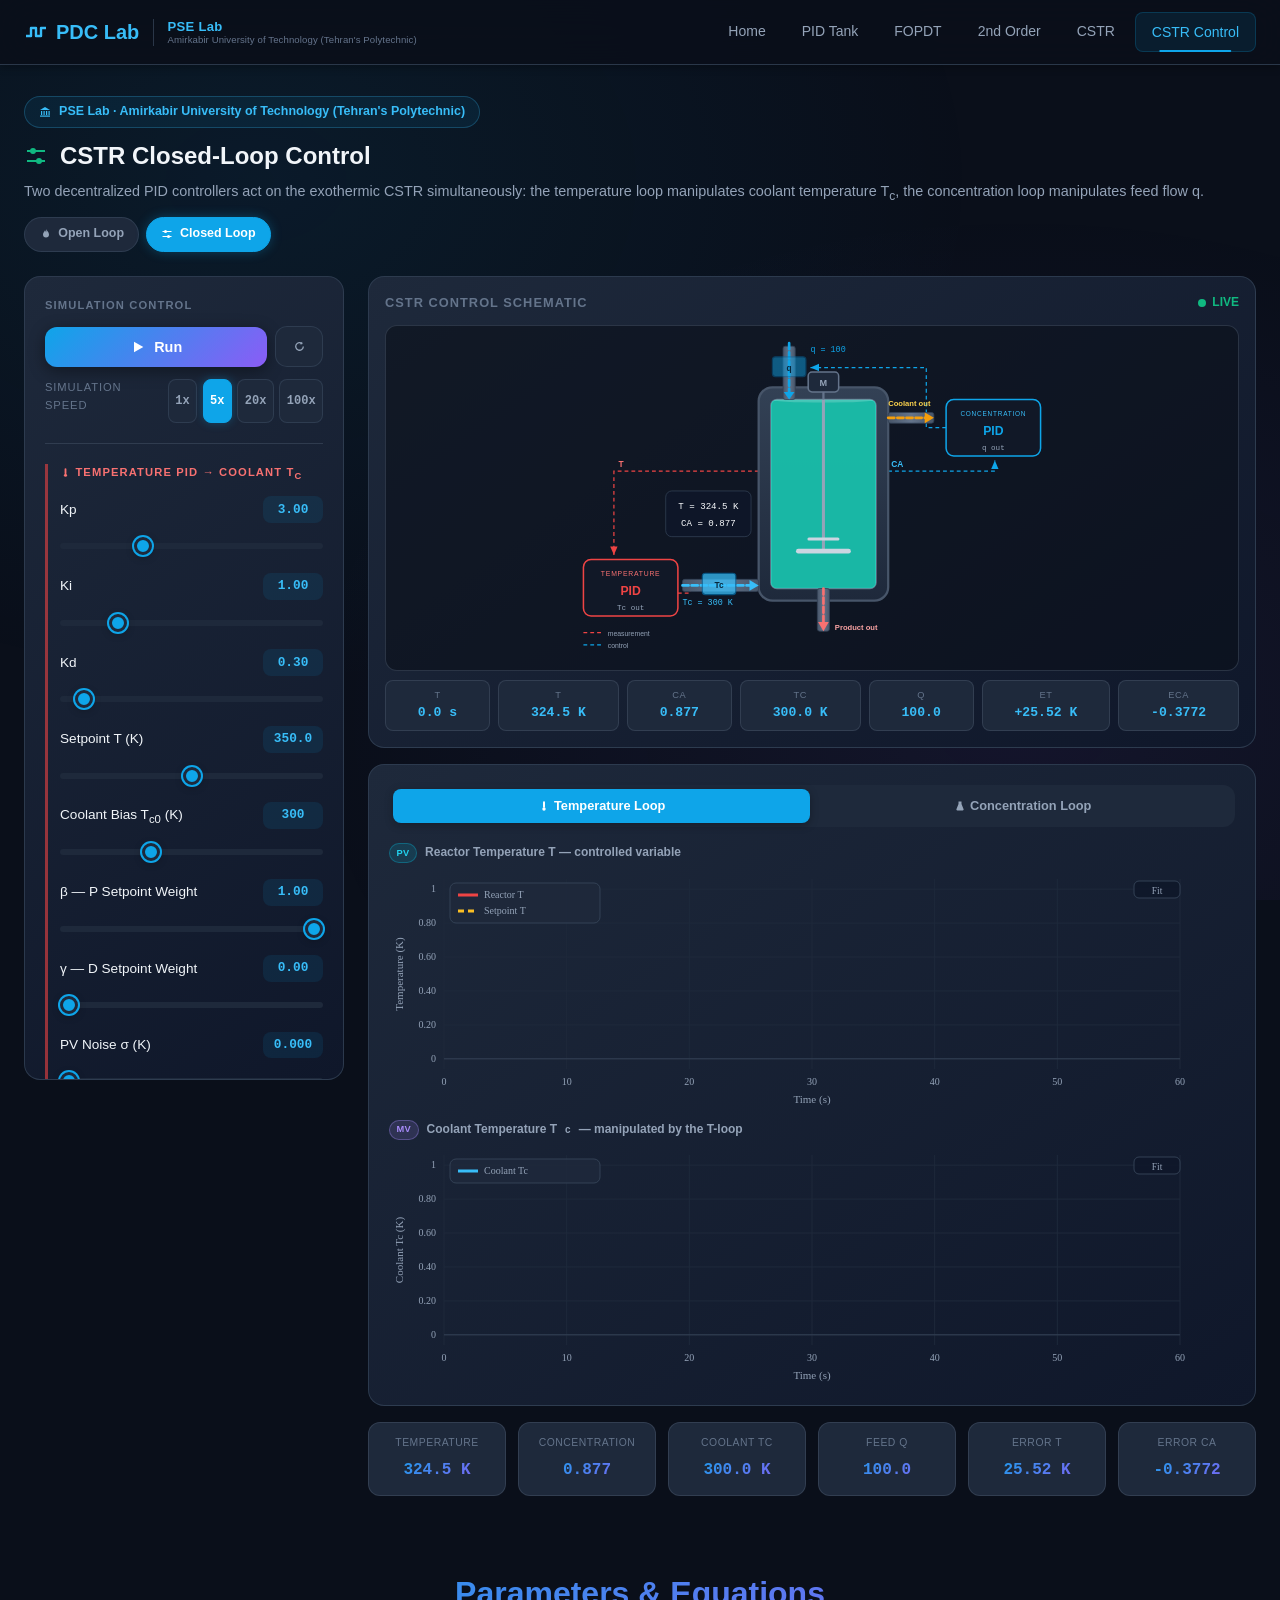
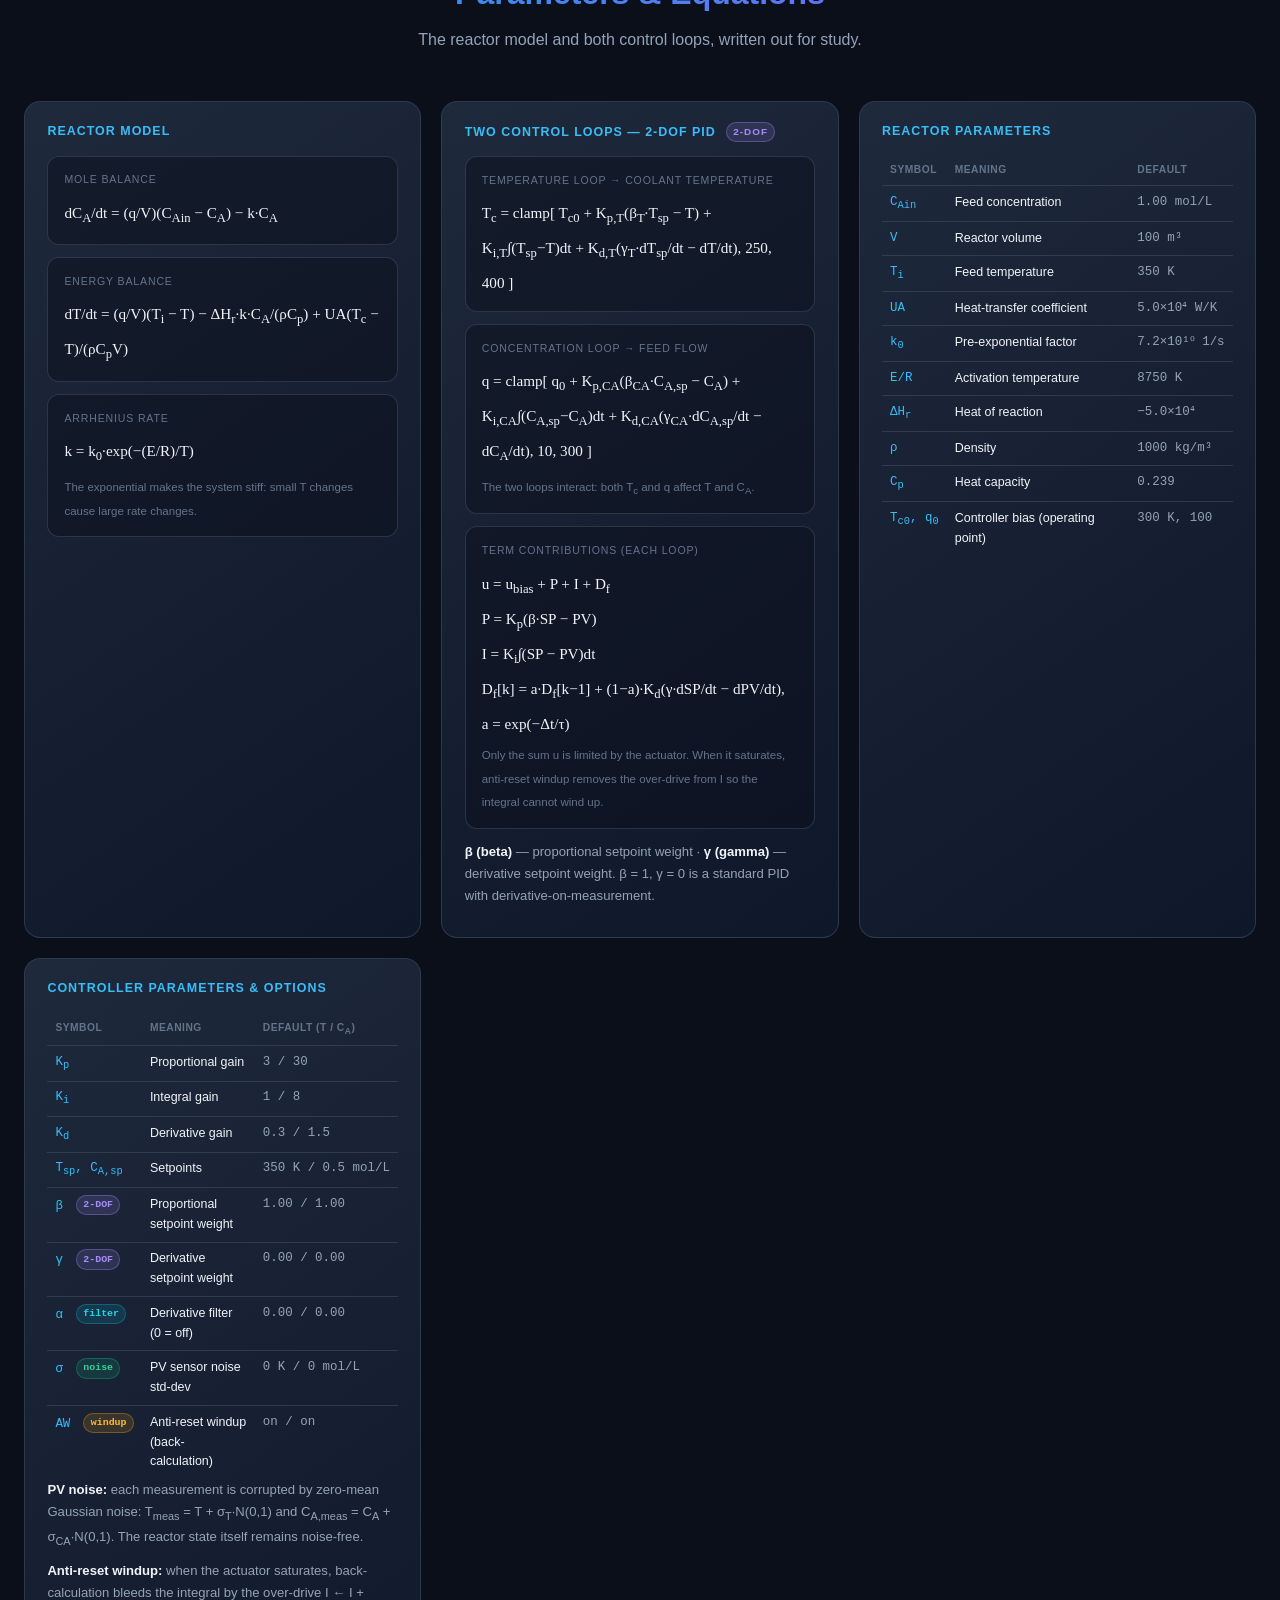
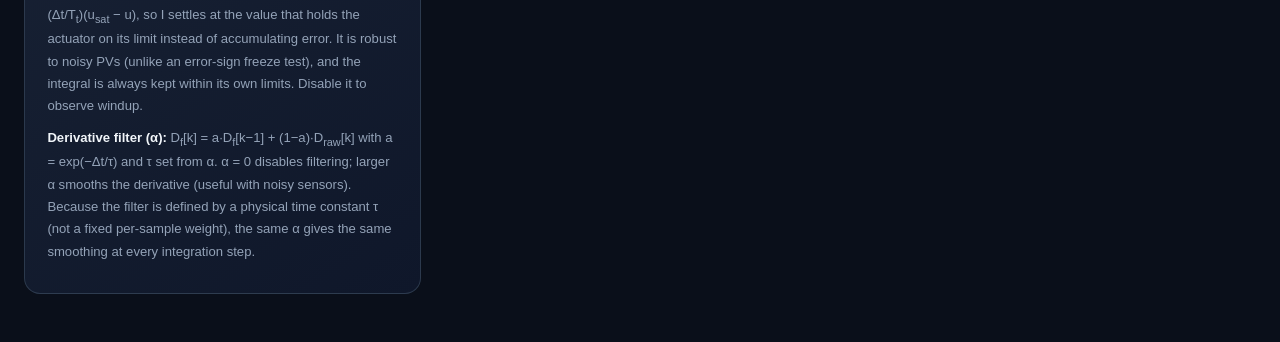
==== commit f0e2196c: "Add files via upload" ====
--- a/cstr-control.html
+++ b/cstr-control.html
@@ -135,7 +135,7 @@
                     </div>
                     <label class="check-row">
                         <input type="checkbox" id="t-aw" checked>
-                        <span>Anti-reset windup (clamping)</span>
+                        <span>Anti-reset windup (back-calculation)</span>
                     </label>
                 </div>
 
@@ -207,7 +207,7 @@
                     </div>
                     <label class="check-row">
                         <input type="checkbox" id="c-aw" checked>
-                        <span>Anti-reset windup (clamping)</span>
+                        <span>Anti-reset windup (back-calculation)</span>
                     </label>
                 </div>
 
@@ -348,13 +348,13 @@
 
                             <!-- ===== Signal lines (behind everything) ===== -->
                             <!-- T measurement: reactor -> T PID -->
-                            <path d="M 250 180 L 60 180 L 60 296" fill="none" stroke="#ef4444" stroke-width="1.6" stroke-dasharray="5,4" marker-end="url(#arwRed)"/>
+                            <path d="M 250 180 L 60 180 L 60 290" fill="none" stroke="#ef4444" stroke-width="1.6" stroke-dasharray="5,4" marker-end="url(#arwRed)"/>
                             <!-- T control: T PID -> coolant valve -->
-                            <path d="M 144 340 L 160 340 L 160 366 L 176 366" fill="none" stroke="#ef4444" stroke-width="1.6" stroke-dasharray="5,4" marker-end="url(#arwRed)"/>
+                            <path d="M 144 340 L 160 340 L 160 330 L 170 330" fill="none" stroke="#ef4444" stroke-width="1.6" stroke-dasharray="5,4" marker-end="url(#arwRed)"/>
                             <!-- CA measurement: reactor -> CA PID -->
-                            <path d="M 420 180 L 560 180 L 560 160" fill="none" stroke="#0ea5e9" stroke-width="1.6" stroke-dasharray="5,4" marker-end="url(#arwBlue)"/>
+                            <path d="M 420 180 L 560 180 L 560 166" fill="none" stroke="#0ea5e9" stroke-width="1.6" stroke-dasharray="5,4" marker-end="url(#arwBlue)"/>
                             <!-- CA control: CA PID -> feed valve -->
-                            <path d="M 496 123 L 480 123 L 480 44 L 357 44" fill="none" stroke="#0ea5e9" stroke-width="1.6" stroke-dasharray="5,4" marker-end="url(#arwBlue)"/>
+                            <path d="M 496 123 L 470 123 L 470 44 L 318 44" fill="none" stroke="#0ea5e9" stroke-width="1.6" stroke-dasharray="5,4" marker-end="url(#arwBlue)"/>
 
                             <text x="66" y="174" fill="#f87171" font-size="11" font-family="Inter, sans-serif" font-weight="600">T</text>
                             <text x="424" y="174" fill="#38bdf8" font-size="11" font-family="Inter, sans-serif" font-weight="600">CA</text>
@@ -394,25 +394,34 @@
                             <text x="335" y="68" fill="#94a3b8" font-size="12" font-family="Inter, sans-serif" text-anchor="middle" font-weight="700">M</text>
                             <line x1="335" y1="76" x2="335" y2="86" stroke="#64748b" stroke-width="3"/>
 
-                            <!-- Feed pipe + valve (concentration loop) -->
-                            <rect x="327" y="16" width="16" height="70" rx="3" fill="url(#metalGrad2)" stroke="#334155" stroke-width="1"/>
-                            <rect id="cstrc-feed-valve" x="313" y="32" width="44" height="24" rx="4" fill="#0ea5e9" stroke="#0369a1" stroke-width="1.5" opacity="1"/>
-                            <text x="335" y="49" fill="#06283d" font-size="11" font-family="Inter, sans-serif" text-anchor="middle" font-weight="700">q</text>
-                            <text id="cstrc-q-label" x="362" y="30" fill="#0ea5e9" font-size="11" font-family="JetBrains Mono, monospace">q = 100</text>
-
-                            <!-- Coolant pipe + valve (temperature loop) -->
-                            <rect x="150" y="362" width="100" height="14" rx="3" fill="url(#metalGrad2)" stroke="#334155" stroke-width="1"/>
-                            <rect id="cstrc-coolant-valve" x="176" y="352" width="44" height="28" rx="4" fill="#38bdf8" stroke="#0369a1" stroke-width="1.5" opacity="1"/>
-                            <text x="198" y="372" fill="#06283d" font-size="11" font-family="Inter, sans-serif" text-anchor="middle" font-weight="700">Tc</text>
-                            <text id="cstrc-tc-label" x="150" y="404" fill="#38bdf8" font-size="11" font-family="JetBrains Mono, monospace">Tc = 300 K</text>
-
-                            <!-- Coolant outlet -->
-                            <rect x="420" y="110" width="40" height="14" rx="3" fill="url(#metalGrad2)" stroke="#334155" stroke-width="1"/>
-                            <polygon points="460,117 470,117 465,110" fill="#f59e0b"/>
-
-                            <!-- Product outlet -->
-                            <rect x="327" y="334" width="16" height="46" rx="3" fill="url(#metalGrad2)" stroke="#334155" stroke-width="1"/>
-                            <polygon points="325,378 335,392 345,378" fill="#f87171"/>
+                            <!-- ===== Process streams (drawn on top so the arrows stay visible) ===== -->
+                            <!-- Feed: q -> reactor top -->
+                            <rect x="282" y="16" width="16" height="70" rx="3" fill="url(#metalGrad2)" stroke="#334155" stroke-width="1"/>
+                            <line id="cstrc-feed-flow" x1="290" y1="12" x2="290" y2="78" stroke="#0ea5e9" stroke-width="3.5" stroke-dasharray="8 4" class="flow-line"/>
+                            <polygon points="283,76 290,86 297,76" fill="#0ea5e9"/>
+                            <rect id="cstrc-feed-valve" x="268" y="30" width="44" height="26" rx="4" fill="#0ea5e9" stroke="#0369a1" stroke-width="1.5" opacity="1"/>
+                            <text x="290" y="48" fill="#06283d" font-size="11" font-family="Inter, sans-serif" text-anchor="middle" font-weight="700">q</text>
+                            <text id="cstrc-q-label" x="318" y="24" fill="#0ea5e9" font-size="11" font-family="JetBrains Mono, monospace">q = 100</text>
+
+                            <!-- Coolant in: Tc -> jacket (bottom-left) -->
+                            <rect x="150" y="322" width="100" height="16" rx="3" fill="url(#metalGrad2)" stroke="#334155" stroke-width="1"/>
+                            <line id="cstrc-coolant-flow" x1="150" y1="330" x2="240" y2="330" stroke="#38bdf8" stroke-width="3.5" stroke-dasharray="8 4" class="flow-line"/>
+                            <polygon points="238,323 250,330 238,337" fill="#38bdf8"/>
+                            <rect id="cstrc-coolant-valve" x="176" y="314" width="44" height="28" rx="4" fill="#38bdf8" stroke="#0369a1" stroke-width="1.5" opacity="1"/>
+                            <text x="198" y="334" fill="#06283d" font-size="11" font-family="Inter, sans-serif" text-anchor="middle" font-weight="700">Tc</text>
+                            <text id="cstrc-tc-label" x="150" y="356" fill="#38bdf8" font-size="11" font-family="JetBrains Mono, monospace">Tc = 300 K</text>
+
+                            <!-- Coolant out: jacket -> out (top-right) -->
+                            <rect x="420" y="103" width="60" height="14" rx="3" fill="url(#metalGrad2)" stroke="#334155" stroke-width="1"/>
+                            <line id="cstrc-coolout-flow" x1="420" y1="110" x2="470" y2="110" stroke="#f59e0b" stroke-width="3.5" stroke-dasharray="8 4" class="flow-line"/>
+                            <polygon points="468,103 480,110 468,117" fill="#f59e0b"/>
+                            <text x="420" y="94" fill="#fcd34d" font-size="10" font-family="Inter, sans-serif" font-weight="600">Coolant out</text>
+
+                            <!-- Product out: reactor -> out (bottom) -->
+                            <rect x="327" y="334" width="16" height="56" rx="3" fill="url(#metalGrad2)" stroke="#334155" stroke-width="1"/>
+                            <line id="cstrc-product-flow" x1="335" y1="334" x2="335" y2="380" stroke="#f87171" stroke-width="3.5" stroke-dasharray="8 4" class="flow-line"/>
+                            <polygon points="328,378 335,390 342,378" fill="#f87171"/>
+                            <text x="350" y="388" fill="#fca5a5" font-size="10" font-family="Inter, sans-serif" font-weight="600">Product out</text>
 
                             <!-- State readout panel -->
                             <g>
@@ -439,16 +448,24 @@
                     </div>
                 </div>
 
-                <!-- Charts: each MV directly below its PV -->
+                <!-- Charts: one tab per loop, each with its PV directly above its MV -->
                 <div class="chart-container">
-                    <div class="chart-caption"><span class="tag-pv">PV</span> Reactor Temperature T — controlled variable</div>
-                    <div id="chart-temp" class="chart-plot stacked"></div>
-                    <div class="chart-caption"><span class="tag-mv">MV</span> Coolant Temperature T<sub>c</sub> — manipulated by the T-loop</div>
-                    <div id="chart-tc" class="chart-plot stacked"></div>
-                    <div class="chart-caption"><span class="tag-pv">PV</span> Concentration C<sub>A</sub> — controlled variable</div>
-                    <div id="chart-conc" class="chart-plot stacked"></div>
-                    <div class="chart-caption"><span class="tag-mv">MV</span> Feed Flow q — manipulated by the C<sub>A</sub>-loop</div>
-                    <div id="chart-q" class="chart-plot stacked"></div>
+                    <div class="chart-tabs">
+                        <button class="chart-tab active" data-chart="temp"><i class="fas fa-thermometer-half"></i> Temperature Loop</button>
+                        <button class="chart-tab" data-chart="conc"><i class="fas fa-flask"></i> Concentration Loop</button>
+                    </div>
+                    <div id="tab-temp">
+                        <div class="chart-caption"><span class="tag-pv">PV</span> Reactor Temperature T — controlled variable</div>
+                        <div id="chart-temp" class="chart-plot stacked"></div>
+                        <div class="chart-caption"><span class="tag-mv">MV</span> Coolant Temperature T<sub>c</sub> — manipulated by the T-loop</div>
+                        <div id="chart-tc" class="chart-plot stacked"></div>
+                    </div>
+                    <div id="tab-conc" style="display:none;">
+                        <div class="chart-caption"><span class="tag-pv">PV</span> Concentration C<sub>A</sub> — controlled variable</div>
+                        <div id="chart-conc" class="chart-plot stacked"></div>
+                        <div class="chart-caption"><span class="tag-mv">MV</span> Feed Flow q — manipulated by the C<sub>A</sub>-loop</div>
+                        <div id="chart-q" class="chart-plot stacked"></div>
+                    </div>
                 </div>
 
                 <!-- Metrics -->
@@ -512,6 +529,14 @@
                         <span class="eq-label">Concentration loop → feed flow</span>
                         q = clamp[ q<sub>0</sub> + K<sub>p,CA</sub>(β<sub>CA</sub>·C<sub>A,sp</sub> − C<sub>A</sub>) + K<sub>i,CA</sub>∫(C<sub>A,sp</sub>−C<sub>A</sub>)dt + K<sub>d,CA</sub>(γ<sub>CA</sub>·dC<sub>A,sp</sub>/dt − dC<sub>A</sub>/dt), 10, 300 ]
                         <span class="eq-note">The two loops interact: both T<sub>c</sub> and q affect T and C<sub>A</sub>.</span>
+                    </div>
+                    <div class="equation">
+                        <span class="eq-label">Term contributions (each loop)</span>
+                        u = u<sub>bias</sub> + P + I + D<sub>f</sub><br>
+                        P = K<sub>p</sub>(β·SP − PV)<br>
+                        I = K<sub>i</sub>∫(SP − PV)dt<br>
+                        D<sub>f</sub>[k] = a·D<sub>f</sub>[k−1] + (1−a)·K<sub>d</sub>(γ·dSP/dt − dPV/dt), &nbsp; a = exp(−Δt/τ)
+                        <span class="eq-note">Only the sum u is limited by the actuator. When it saturates, anti-reset windup removes the over-drive from I so the integral cannot wind up.</span>
                     </div>
                     <p><strong>β (beta)</strong> — proportional setpoint weight · <strong>γ (gamma)</strong> — derivative setpoint weight. β = 1, γ = 0 is a standard PID with derivative-on-measurement.</p>
                 </div>
@@ -545,11 +570,11 @@
                         <tr><td class="sym">γ <span class="badge-eq two-dof">2-DOF</span></td><td>Derivative setpoint weight</td><td class="def">0.00 / 0.00</td></tr>
                         <tr><td class="sym">α <span class="badge-eq filter">filter</span></td><td>Derivative filter (0 = off)</td><td class="def">0.00 / 0.00</td></tr>
                         <tr><td class="sym">σ <span class="badge-eq noise">noise</span></td><td>PV sensor noise std-dev</td><td class="def">0 K / 0 mol/L</td></tr>
-                        <tr><td class="sym">AW <span class="badge-eq windup">windup</span></td><td>Anti-reset windup (clamping)</td><td class="def">on / on</td></tr>
+                        <tr><td class="sym">AW <span class="badge-eq windup">windup</span></td><td>Anti-reset windup (back-calculation)</td><td class="def">on / on</td></tr>
                     </table>
                     <p><strong>PV noise:</strong> each measurement is corrupted by zero-mean Gaussian noise: T<sub>meas</sub> = T + σ<sub>T</sub>·N(0,1) and C<sub>A,meas</sub> = C<sub>A</sub> + σ<sub>CA</sub>·N(0,1). The reactor state itself remains noise-free.</p>
-                    <p><strong>Anti-reset windup:</strong> when an actuator saturates, conditional integration freezes the integral so it cannot accumulate a large error. Disable it to observe windup.</p>
-                    <p><strong>Derivative filter (α):</strong> D<sub>f</sub>[k] = α·D<sub>f</sub>[k−1] + (1−α)·D<sub>raw</sub>[k]. α = 0 disables filtering; larger α smooths the derivative (useful with noisy sensors).</p>
+                    <p><strong>Anti-reset windup:</strong> when the actuator saturates, back-calculation bleeds the integral by the over-drive I ← I + (Δt/T<sub>t</sub>)(u<sub>sat</sub> − u), so I settles at the value that holds the actuator on its limit instead of accumulating error. It is robust to noisy PVs (unlike an error-sign freeze test), and the integral is always kept within its own limits. Disable it to observe windup.</p>
+                    <p><strong>Derivative filter (α):</strong> D<sub>f</sub>[k] = a·D<sub>f</sub>[k−1] + (1−a)·D<sub>raw</sub>[k] with a = exp(−Δt/τ) and τ set from α. α = 0 disables filtering; larger α smooths the derivative (useful with noisy sensors). Because the filter is defined by a physical time constant τ (not a fixed per-sample weight), the same α gives the same smoothing at every integration step.</p>
                 </div>
             </div>
         </section>
--- a/styles.css
+++ b/styles.css
@@ -259,6 +259,36 @@
     line-height: 1.8;
 }
 
+.course-cta {
+    display: inline-flex;
+    align-items: center;
+    gap: 0.65rem;
+    padding: 0.9rem 1.75rem;
+    margin-bottom: 2.25rem;
+    background: var(--gradient-primary);
+    color: #fff;
+    border-radius: 999px;
+    font-size: 1rem;
+    font-weight: 700;
+    text-decoration: none;
+    box-shadow: 0 10px 30px rgba(14, 165, 233, 0.35);
+    transition: transform 0.2s ease, box-shadow 0.2s ease;
+}
+
+.course-cta:hover {
+    transform: translateY(-2px);
+    box-shadow: 0 14px 38px rgba(14, 165, 233, 0.5);
+}
+
+.course-cta .cta-icon {
+    font-size: 1.15rem;
+}
+
+.course-cta .cta-ext {
+    font-size: 0.85rem;
+    opacity: 0.85;
+}
+
 .hero-stats {
     display: flex;
     gap: 2.5rem;
@@ -920,6 +950,28 @@
     max-height: 300px;
 }
 
+/* Inflow / outflow arrows scale about their own centre instead of the SVG
+   origin (0,0), which made them fly across the schematic at low flow. */
+#inflow-arrow,
+#outflow-arrow {
+    transform-box: view-box;
+}
+#inflow-arrow { transform-origin: 59px 88px; }
+#outflow-arrow { transform-origin: 269px 366px; }
+
+/* Animated process streams on the CSTR schematics: the dashed centre-line
+   crawls in the direction of flow so every inflow/outflow is demonstrated. */
+.flow-line {
+    stroke-linecap: round;
+    animation: flow-dash 1s linear infinite;
+}
+@keyframes flow-dash {
+    to { stroke-dashoffset: -24; }
+}
+@media (prefers-reduced-motion: reduce) {
+    .flow-line { animation: none; }
+}
+
 /* ============================================
    CHART CONTAINER
    ============================================ */
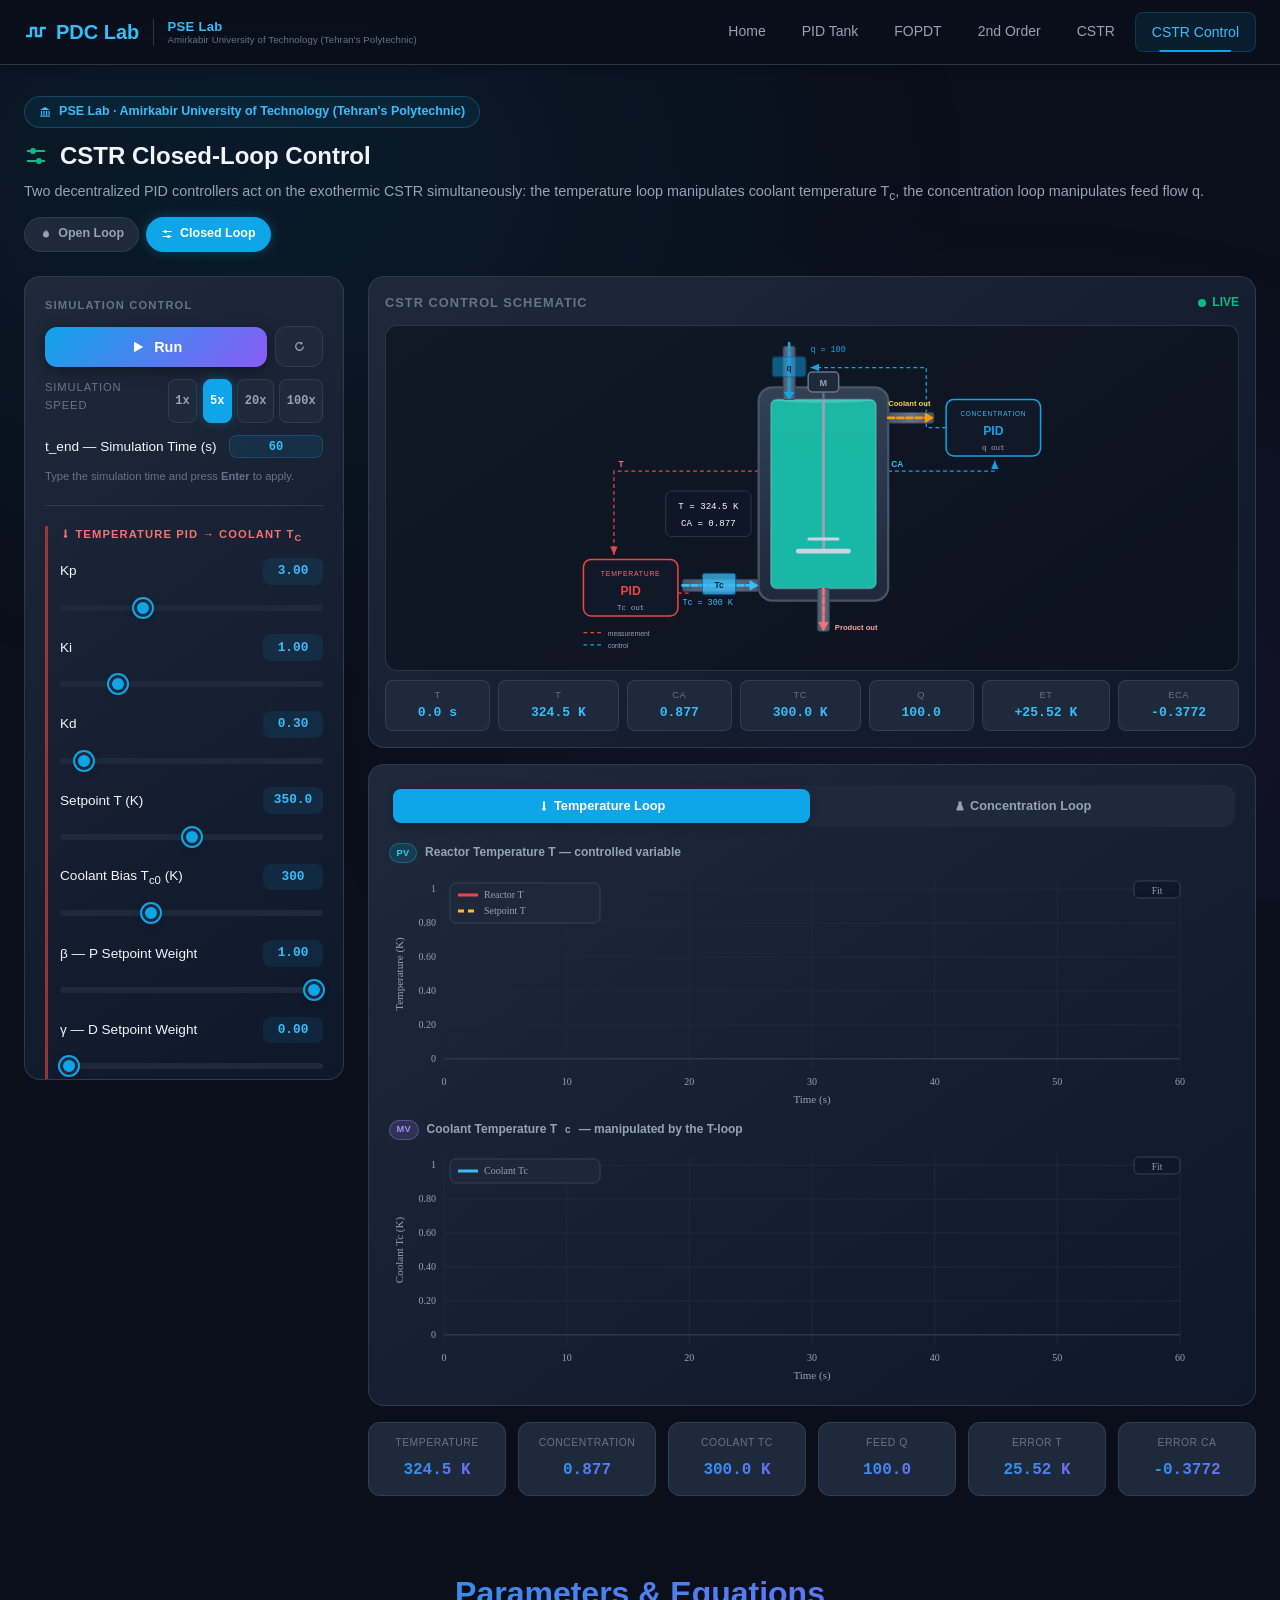
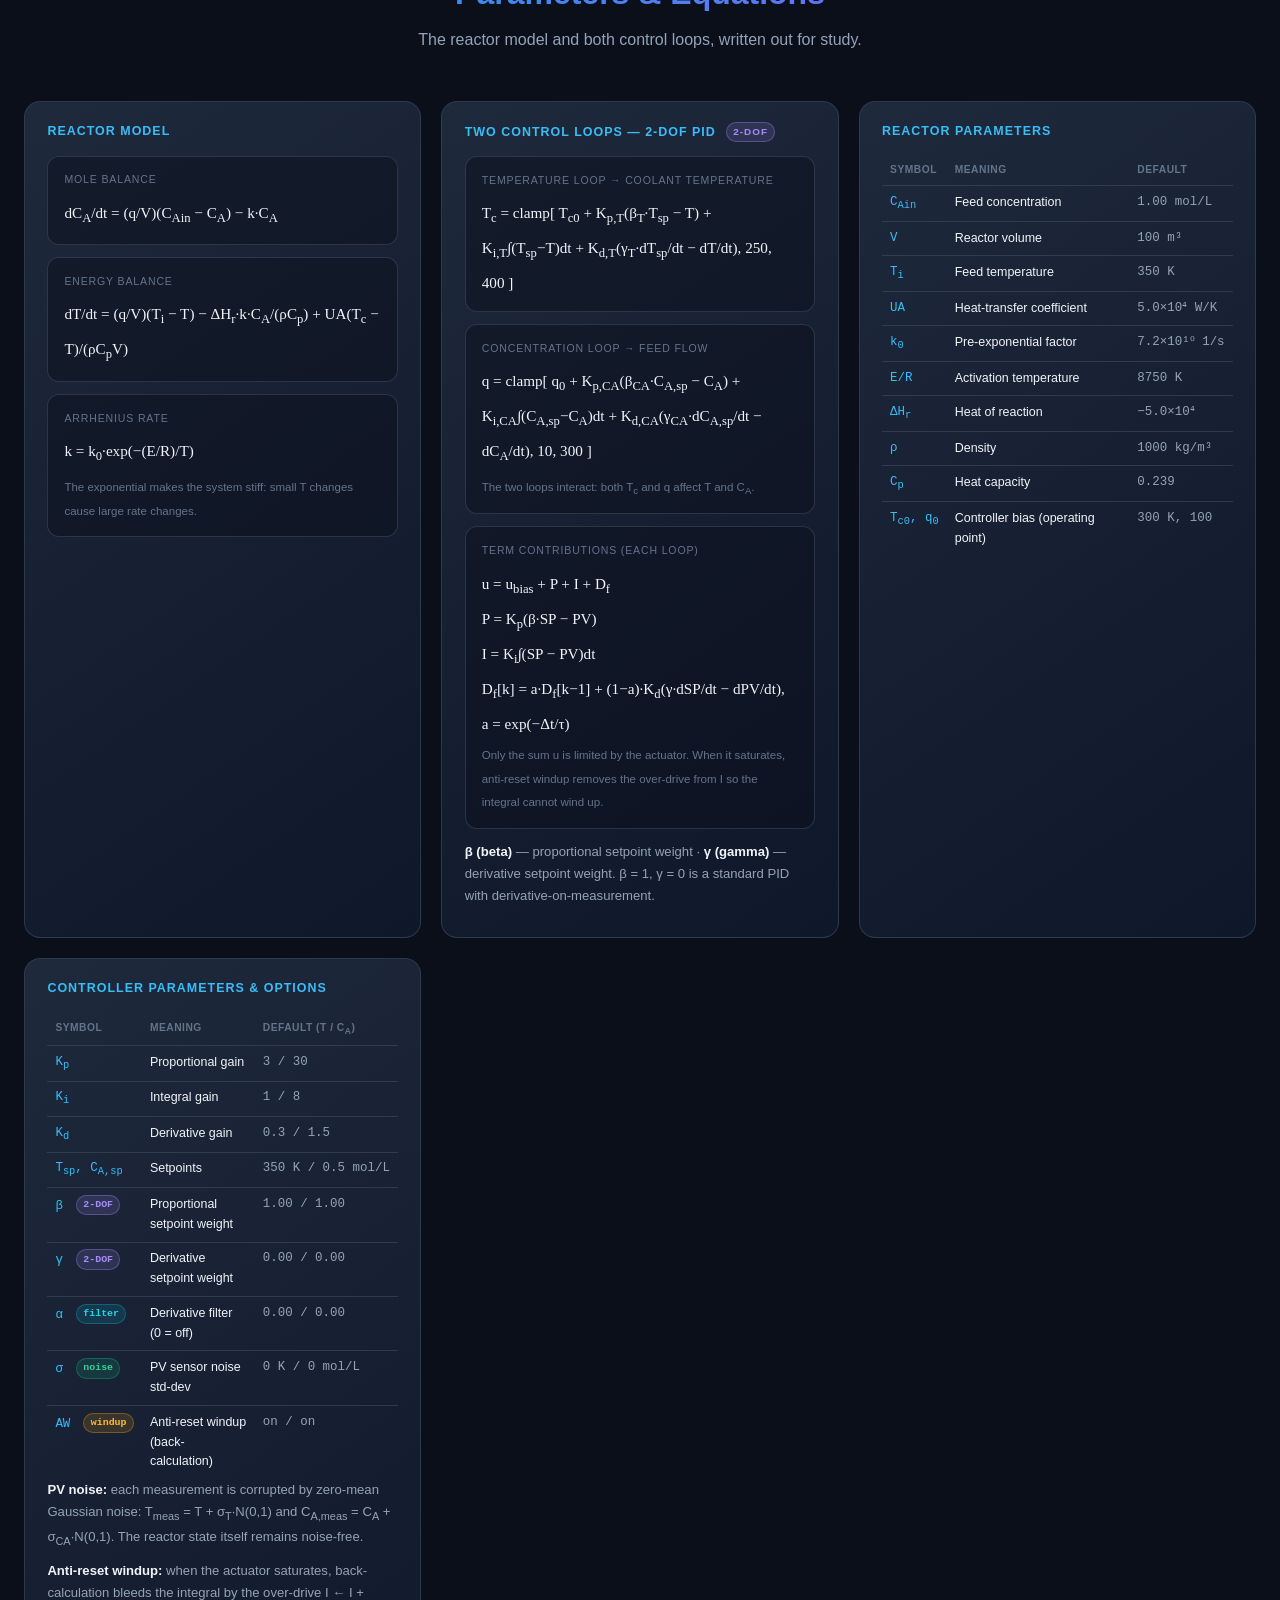
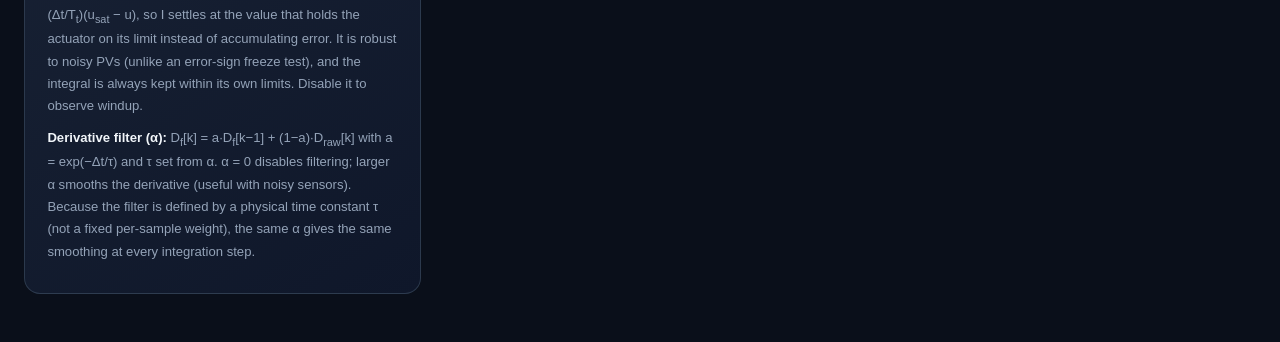
==== commit e4faca9d: "Add files via upload" ====
--- a/cstr-control.html
+++ b/cstr-control.html
@@ -65,6 +65,13 @@
                         <button class="speed-btn" data-speed="20">20x</button>
                         <button class="speed-btn" data-speed="100">100x</button>
                     </div>
+                    <div class="slider-group" style="margin-top:0.75rem;">
+                        <div class="slider-header">
+                            <span class="slider-label">t_end — Simulation Time (s)</span>
+                            <input type="number" id="tend" class="num-input" min="1" max="600" step="1" value="60" inputmode="decimal">
+                        </div>
+                        <p class="hint">Type the simulation time and press <strong>Enter</strong> to apply.</p>
+                    </div>
                 </div>
 
                 <!-- Temperature PID -->
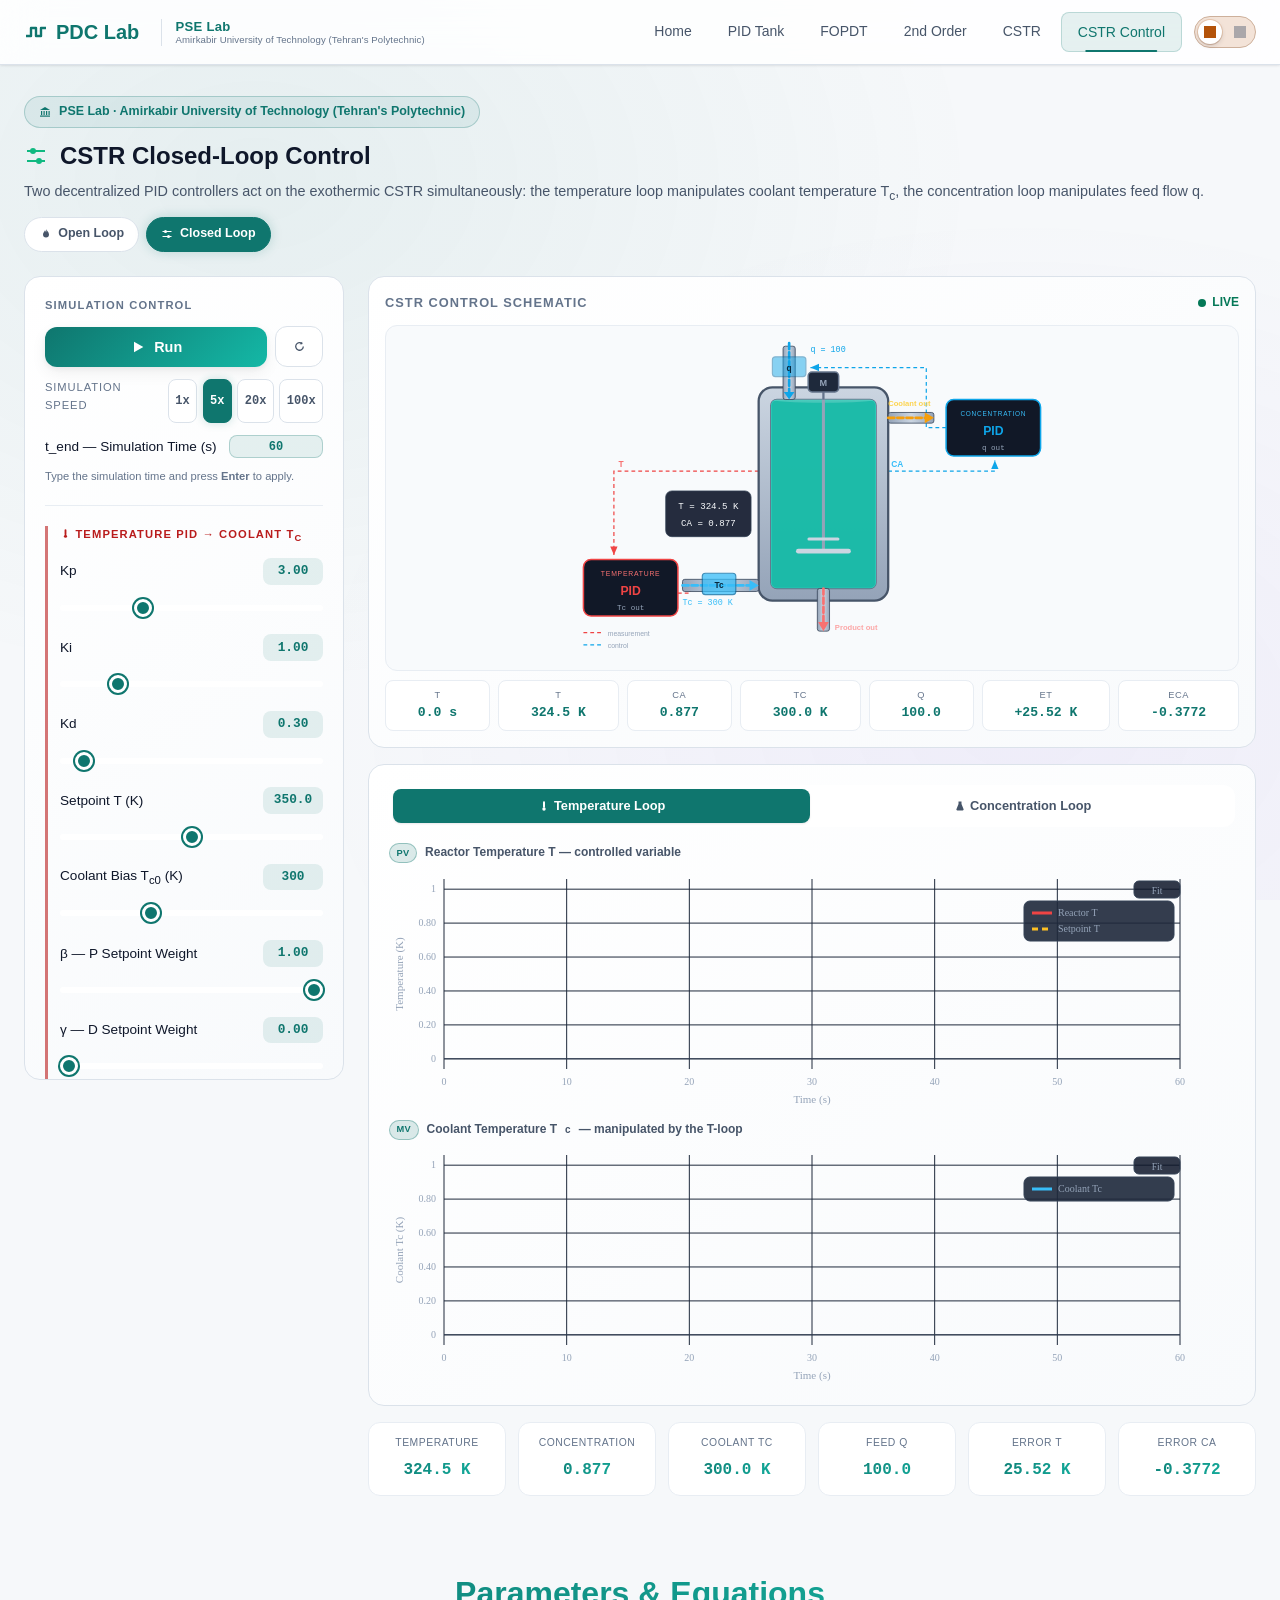
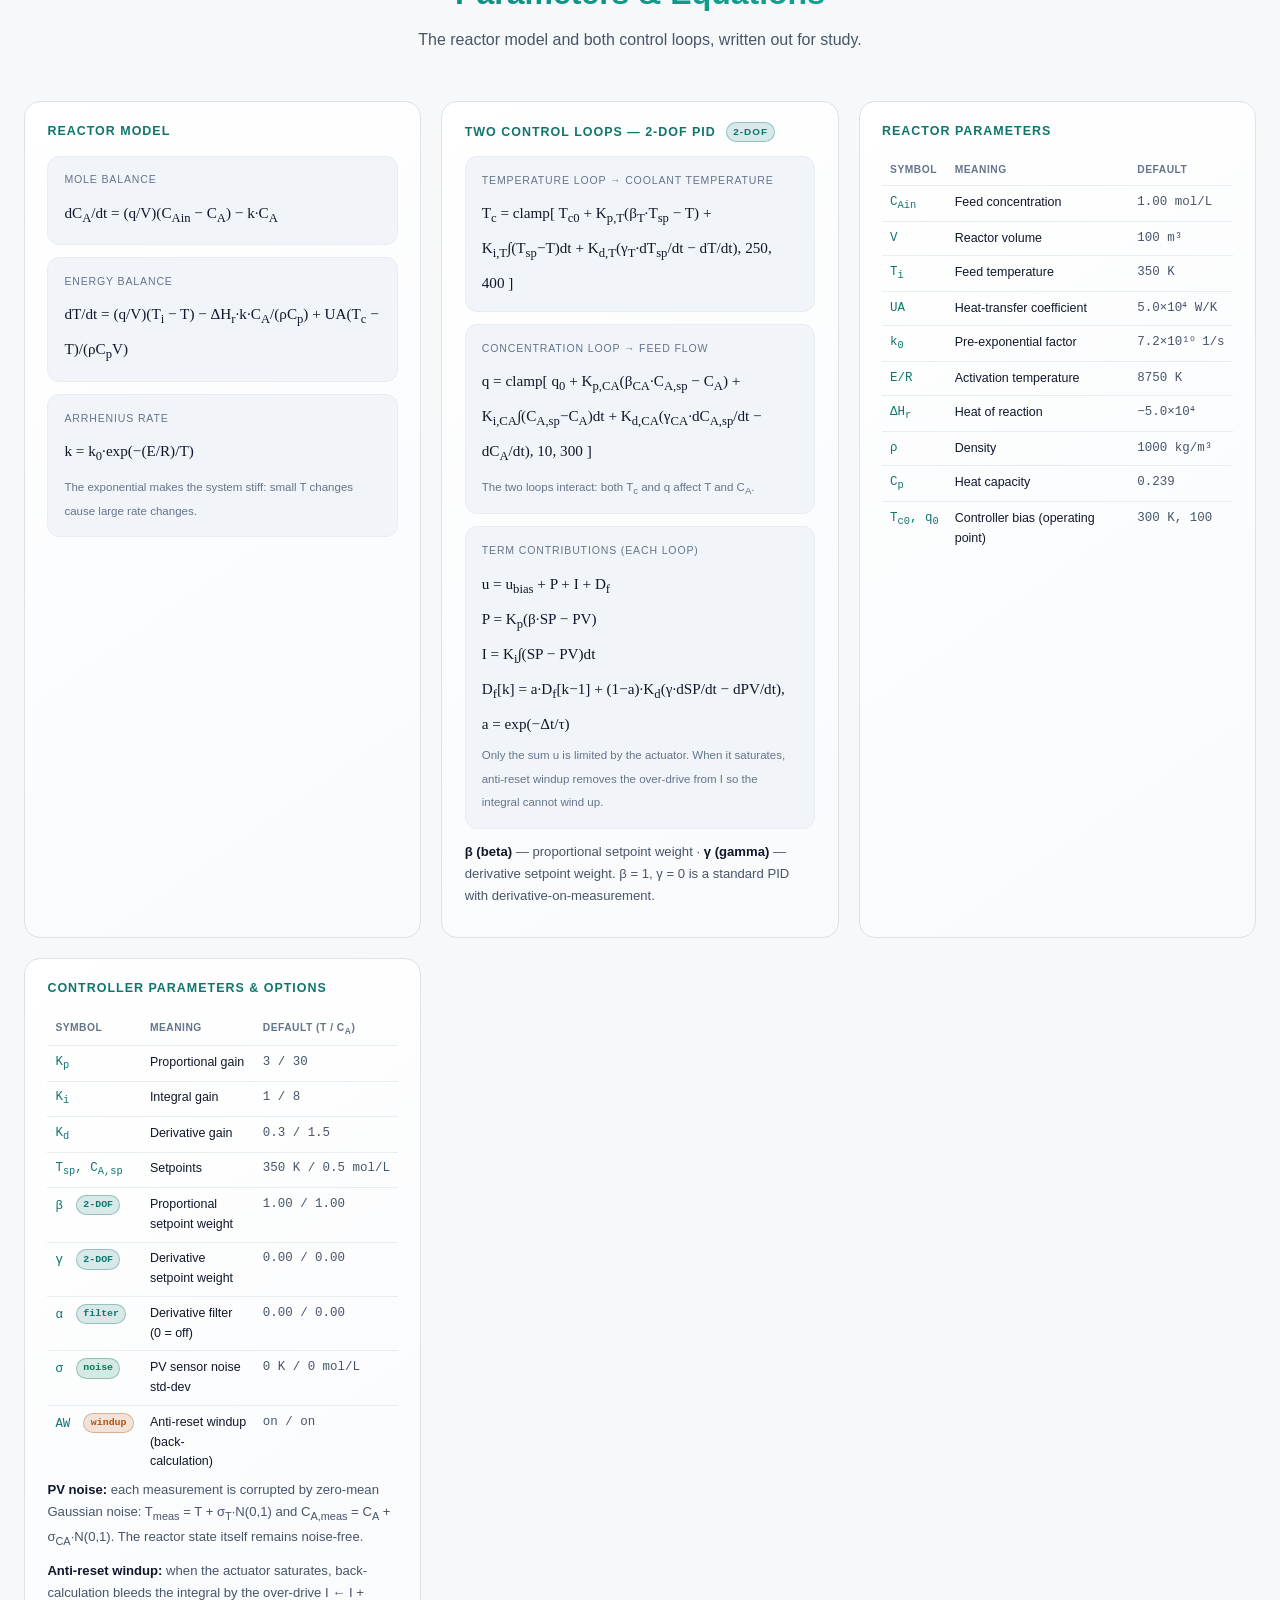
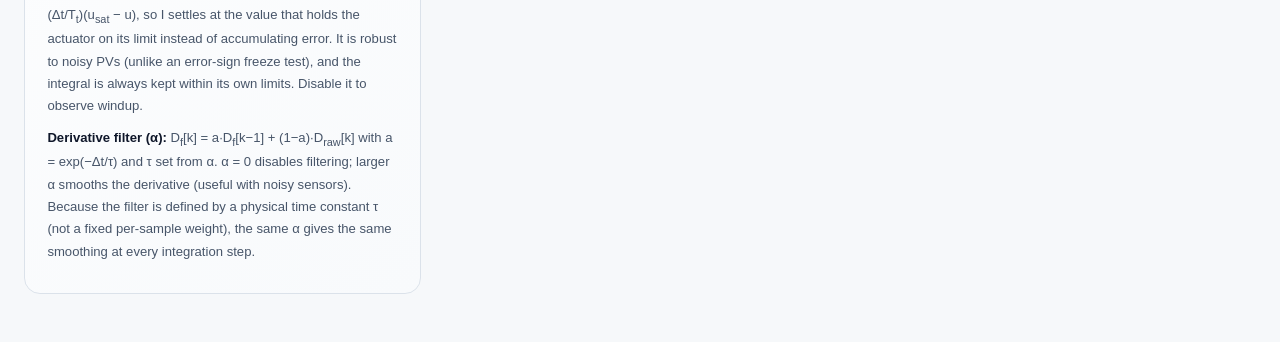
==== commit 1ac60079: "Add files via upload" ====
--- a/cstr-control.html
+++ b/cstr-control.html
@@ -1,5 +1,5 @@
 <!DOCTYPE html>
-<html lang="en">
+<html lang="en" data-theme="light">
 <head>
     <meta charset="UTF-8">
     <meta name="viewport" content="width=device-width, initial-scale=1.0">
@@ -7,6 +7,7 @@
     <title>CSTR Closed-Loop Control — PDC Lab</title>
     <link rel="stylesheet" href="styles.css">
     <script src="js/icons.js"></script>
+    <script src="js/theme.js"></script>
     <script src="js/chart.js"></script>
 </head>
 <body>
@@ -30,6 +31,12 @@
             <a href="cstr-runaway.html">CSTR</a>
             <a href="cstr-control.html" class="active">CSTR Control</a>
         </div>
+        <button class="theme-toggle" id="theme-toggle" type="button"
+                role="switch" aria-checked="false"
+                aria-label="Switch to dark theme" title="Switch to dark theme">
+            <i class="fas fa-moon icon-moon" aria-hidden="true"></i>
+            <i class="fas fa-sun icon-sun" aria-hidden="true"></i>
+        </button>
     </nav>
 
     <div class="example-page">
@@ -340,13 +347,13 @@
                         <svg id="cstrc-svg" viewBox="0 0 640 420" xmlns="http://www.w3.org/2000/svg">
                             <defs>
                                 <linearGradient id="jacketGrad2" x1="0%" y1="0%" x2="0%" y2="100%">
-                                    <stop offset="0%" style="stop-color:#334155" />
-                                    <stop offset="100%" style="stop-color:#1e293b" />
+                                    <stop offset="0%" style="stop-color:var(--jacket-1)" />
+                                    <stop offset="100%" style="stop-color:var(--jacket-2)" />
                                 </linearGradient>
                                 <linearGradient id="metalGrad2" x1="0%" y1="0%" x2="100%" y2="0%">
-                                    <stop offset="0%" style="stop-color:#475569" />
-                                    <stop offset="50%" style="stop-color:#64748b" />
-                                    <stop offset="100%" style="stop-color:#475569" />
+                                    <stop offset="0%" style="stop-color:var(--metal-1)" />
+                                    <stop offset="50%" style="stop-color:var(--metal-2)" />
+                                    <stop offset="100%" style="stop-color:var(--metal-1)" />
                                 </linearGradient>
                                 <clipPath id="vesselClip2"><rect x="266" y="86" width="138" height="248" rx="8"/></clipPath>
                                 <marker id="arwRed" markerWidth="9" markerHeight="9" refX="7" refY="3" orient="auto"><path d="M0,0 L7,3 L0,6 Z" fill="#ef4444"/></marker>
--- a/styles.css
+++ b/styles.css
@@ -8,65 +8,205 @@
     box-sizing: border-box;
 }
 
+/* ============================================
+   THEME TOKENS
+   Light is the default theme (.theme-light values live on :root).
+   Dark theme overrides every token under [data-theme="dark"].
+   ============================================ */
+
 :root {
-    /* Primary palette - Ocean/Teal theme */
+    color-scheme: light;
+
+    /* Brand — deep teal, tuned so it is legible as text on white (4.8:1)
+       and as a solid fill behind white text. */
+    --primary: #0f766e;
+    --primary-light: #0f766e;
+    --primary-dark: #115e59;
+    --primary-glow: rgba(15, 118, 110, 0.22);
+
+    /* Text placed on top of a solid brand/success fill */
+    --on-primary: #ffffff;
+    --on-success: #ffffff;
+
+    /* Accent colors */
+    --accent: #7c3aed;
+    --accent-light: #7c3aed;
+    --accent-dark: #6d28d9;
+
+    /* Success/Warning/Danger — all meet WCAG AA as text and as fills */
+    --success: #047857;
+    --success-light: #047857;
+    --warning: #b45309;
+    --danger: #b91c1c;
+    --danger-light: #dc2626;
+
+    /* Backgrounds — cool neutral base, layered light-to-dark for depth */
+    --bg-primary: #f6f8fa;
+    --bg-secondary: #eef2f6;
+    --bg-card: #ffffff;
+    --bg-card-hover: #f8fafc;
+    --bg-surface: #ffffff;
+    --bg-nav: rgba(255, 255, 255, 0.85);
+    --bg-code: #f1f5f9;
+    --bg-overlay: #f8fafc;
+
+    /* Ambient background glows */
+    --bg-glow-1: rgba(15, 118, 110, 0.07);
+    --bg-glow-2: rgba(124, 58, 237, 0.06);
+
+    /* Text colors — slate ramp, each step a real contrast tier */
+    --text-primary: #0f172a;
+    --text-secondary: #475569;
+    --text-muted: #64748b;
+    --text-dim: #94a3b8;
+
+    /* Borders and dividers */
+    --border: #dbe2ea;
+    --border-light: #e8edf3;
+    --border-glow: rgba(15, 118, 110, 0.35);
+
+    /* Gradients */
+    --gradient-primary: linear-gradient(135deg, #0f766e, #14b8a6);
+    --gradient-warm: linear-gradient(135deg, #b45309, #dc2626);
+    --gradient-cool: linear-gradient(135deg, #0891b2, #2563eb);
+    --gradient-card: linear-gradient(145deg, #ffffff, #f8fafc);
+
+    /* Shadows — soft, layered, low-opacity (no harsh black) */
+    --shadow-sm: 0 1px 2px rgba(15, 23, 42, 0.06), 0 1px 3px rgba(15, 23, 42, 0.04);
+    --shadow-md: 0 2px 6px rgba(15, 23, 42, 0.06), 0 6px 16px rgba(15, 23, 42, 0.06);
+    --shadow-lg: 0 4px 12px rgba(15, 23, 42, 0.07), 0 16px 40px rgba(15, 23, 42, 0.08);
+    --shadow-glow: 0 0 20px rgba(15, 118, 110, 0.18);
+
+    /* SVG illustration materials (pipes, jackets, vessels) */
+    --metal-1: #94a3b8;
+    --metal-2: #cbd5e1;
+    --metal-3: #64748b;
+    --jacket-1: #cbd5e1;
+    --jacket-2: #94a3b8;
+
+    /* Chart chrome — read by js/chart.js at render time */
+    --chart-grid: #e6ebf1;
+    --chart-zero: #cbd5e1;
+    --chart-axis: #64748b;
+    --chart-legend-bg: rgba(255, 255, 255, 0.92);
+    --chart-legend-border: #e2e8f0;
+    --chart-tooltip-bg: rgba(255, 255, 255, 0.97);
+    --chart-tooltip-border: #cbd5e1;
+    --chart-tooltip-text: #0f172a;
+    --chart-hover-line: #94a3b8;
+    --chart-btn-bg: rgba(248, 250, 252, 0.9);
+    --chart-btn-active-bg: rgba(15, 118, 110, 0.14);
+
+    /* Theme switch knob — needs a real edge to read against the tinted track */
+    --toggle-knob: #ffffff;
+    --toggle-knob-shadow: 0 0 0 1px rgba(180, 83, 9, 0.18),
+                          0 1px 1px rgba(15, 23, 42, 0.14),
+                          0 2px 5px rgba(15, 23, 42, 0.13);
+
+    /* Border radius */
+    --radius-sm: 8px;
+    --radius-md: 12px;
+    --radius-lg: 16px;
+    --radius-xl: 24px;
+
+    /* Transitions */
+    --transition-fast: 0.15s ease;
+    --transition-normal: 0.3s ease;
+    --transition-slow: 0.5s ease;
+}
+
+/* ============================================
+   DARK THEME — "Deep space" palette (ported from v4)
+   ============================================ */
+
+[data-theme="dark"] {
+    color-scheme: dark;
+
+    /* Brand — sky blue reads bright on the near-black ground */
     --primary: #0ea5e9;
     --primary-light: #38bdf8;
     --primary-dark: #0284c7;
-    --primary-glow: rgba(14, 165, 233, 0.3);
-    
+    --primary-glow: rgba(56, 189, 248, 0.3);
+
+    /* On the dark theme the brand fills are bright, so on-color text goes dark
+       to keep contrast (white on #0ea5e9 is only 2.6:1). */
+    --on-primary: #04141f;
+    --on-success: #04140d;
+
     /* Accent colors */
     --accent: #8b5cf6;
     --accent-light: #a78bfa;
     --accent-dark: #7c3aed;
-    
+
     /* Success/Warning/Danger */
     --success: #10b981;
     --success-light: #34d399;
     --warning: #f59e0b;
     --danger: #ef4444;
     --danger-light: #f87171;
-    
+
     /* Backgrounds - Deep space theme */
     --bg-primary: #0a0f1a;
     --bg-secondary: #111827;
     --bg-card: #1e293b;
     --bg-card-hover: #273548;
     --bg-surface: #1e293b;
-    
+    --bg-nav: rgba(10, 15, 26, 0.9);
+    --bg-code: #0f172a;
+    --bg-overlay: #0f172a;
+
+    /* Ambient background glows */
+    --bg-glow-1: rgba(56, 189, 248, 0.08);
+    --bg-glow-2: rgba(139, 92, 246, 0.08);
+
     /* Text colors */
     --text-primary: #f1f5f9;
     --text-secondary: #94a3b8;
     --text-muted: #64748b;
     --text-dim: #475569;
-    
+
     /* Borders and dividers */
     --border: rgba(51, 65, 85, 0.8);
     --border-light: rgba(71, 85, 105, 0.5);
-    --border-glow: rgba(14, 165, 233, 0.4);
-    
+    --border-glow: rgba(56, 189, 248, 0.4);
+
     /* Gradients */
     --gradient-primary: linear-gradient(135deg, #0ea5e9, #8b5cf6);
     --gradient-warm: linear-gradient(135deg, #f59e0b, #ef4444);
     --gradient-cool: linear-gradient(135deg, #06b6d4, #3b82f6);
     --gradient-card: linear-gradient(145deg, #1e293b, #0f172a);
-    
+
     /* Shadows */
     --shadow-sm: 0 2px 8px rgba(0, 0, 0, 0.3);
     --shadow-md: 0 4px 16px rgba(0, 0, 0, 0.4);
     --shadow-lg: 0 8px 32px rgba(0, 0, 0, 0.5);
-    --shadow-glow: 0 0 20px rgba(14, 165, 233, 0.3);
-    
-    /* Border radius */
-    --radius-sm: 8px;
-    --radius-md: 12px;
-    --radius-lg: 16px;
-    --radius-xl: 24px;
-    
-    /* Transitions */
-    --transition-fast: 0.15s ease;
-    --transition-normal: 0.3s ease;
-    --transition-slow: 0.5s ease;
+    --shadow-glow: 0 0 20px rgba(56, 189, 248, 0.3);
+
+    /* SVG illustration materials */
+    --metal-1: #475569;
+    --metal-2: #64748b;
+    --metal-3: #334155;
+    --jacket-1: #334155;
+    --jacket-2: #1e293b;
+
+    /* Chart chrome */
+    --chart-grid: #1e293b;
+    --chart-zero: #334155;
+    --chart-axis: #94a3b8;
+    --chart-legend-bg: rgba(30, 41, 59, 0.85);
+    --chart-legend-border: #334155;
+    --chart-tooltip-bg: rgba(15, 23, 42, 0.95);
+    --chart-tooltip-border: #334155;
+    --chart-tooltip-text: #e2e8f0;
+    --chart-hover-line: #64748b;
+    --chart-btn-bg: rgba(15, 23, 42, 0.85);
+    --chart-btn-active-bg: rgba(56, 189, 248, 0.25);
+
+    /* Light knob on a dark track — mirrors the light theme's white knob */
+    --toggle-knob: #cbd5e1;
+    --toggle-knob-shadow: 0 0 0 1px rgba(0, 0, 0, 0.3),
+                          0 1px 1px rgba(0, 0, 0, 0.4),
+                          0 2px 6px rgba(0, 0, 0, 0.35);
 }
 
 html {
@@ -90,9 +230,9 @@
     left: 0;
     right: 0;
     bottom: 0;
-    background: 
-        radial-gradient(ellipse at 20% 20%, rgba(14, 165, 233, 0.08) 0%, transparent 50%),
-        radial-gradient(ellipse at 80% 80%, rgba(139, 92, 246, 0.08) 0%, transparent 50%);
+    background:
+        radial-gradient(ellipse at 20% 20%, var(--bg-glow-1) 0%, transparent 50%),
+        radial-gradient(ellipse at 80% 80%, var(--bg-glow-2) 0%, transparent 50%);
     pointer-events: none;
     z-index: -1;
 }
@@ -111,7 +251,7 @@
     justify-content: space-between;
     align-items: center;
     padding: 0.75rem 1.5rem;
-    background: rgba(10, 15, 26, 0.9);
+    background: var(--bg-nav);
     backdrop-filter: blur(20px);
     border-bottom: 1px solid var(--border);
     box-shadow: var(--shadow-sm);
@@ -158,8 +298,8 @@
 
 .nav-links a.active {
     color: var(--primary-light);
-    background: rgba(14, 165, 233, 0.1);
-    border: 1px solid rgba(14, 165, 233, 0.2);
+    background: color-mix(in srgb, var(--primary) 10%, transparent);
+    border: 1px solid color-mix(in srgb, var(--primary) 20%, transparent);
 }
 
 .nav-links a.active::after {
@@ -218,9 +358,9 @@
     align-items: center;
     gap: 0.5rem;
     padding: 0.5rem 1rem;
-    background: rgba(14, 165, 233, 0.1);
+    background: color-mix(in srgb, var(--primary) 10%, transparent);
     color: var(--primary-light);
-    border: 1px solid rgba(14, 165, 233, 0.3);
+    border: 1px solid color-mix(in srgb, var(--primary) 30%, transparent);
     border-radius: 999px;
     font-size: 0.8rem;
     font-weight: 600;
@@ -231,8 +371,8 @@
 }
 
 @keyframes pulse-glow {
-    0%, 100% { box-shadow: 0 0 0 0 rgba(14, 165, 233, 0.4); }
-    50% { box-shadow: 0 0 20px 5px rgba(14, 165, 233, 0.2); }
+    0%, 100% { box-shadow: 0 0 0 0 color-mix(in srgb, var(--primary) 40%, transparent); }
+    50% { box-shadow: 0 0 20px 5px color-mix(in srgb, var(--primary) 20%, transparent); }
 }
 
 .hero h1 {
@@ -266,18 +406,18 @@
     padding: 0.9rem 1.75rem;
     margin-bottom: 2.25rem;
     background: var(--gradient-primary);
-    color: #fff;
+    color: var(--on-primary);
     border-radius: 999px;
     font-size: 1rem;
     font-weight: 700;
     text-decoration: none;
-    box-shadow: 0 10px 30px rgba(14, 165, 233, 0.35);
+    box-shadow: 0 10px 30px color-mix(in srgb, var(--primary) 35%, transparent);
     transition: transform 0.2s ease, box-shadow 0.2s ease;
 }
 
 .course-cta:hover {
     transform: translateY(-2px);
-    box-shadow: 0 14px 38px rgba(14, 165, 233, 0.5);
+    box-shadow: 0 14px 38px color-mix(in srgb, var(--primary) 50%, transparent);
 }
 
 .course-cta .cta-icon {
@@ -647,7 +787,7 @@
     font-size: 0.8rem;
     font-weight: 600;
     color: var(--primary-light);
-    background: rgba(14, 165, 233, 0.1);
+    background: color-mix(in srgb, var(--primary) 10%, transparent);
     padding: 0.2rem 0.6rem;
     border-radius: var(--radius-sm);
     font-family: 'JetBrains Mono', 'Courier New', monospace;
@@ -668,7 +808,7 @@
 }
 
 input[type="range"]:hover {
-    background: rgba(51, 65, 85, 0.8);
+    background: var(--border);
 }
 
 input[type="range"]::-webkit-slider-thumb {
@@ -724,7 +864,7 @@
 .preset-btn:hover {
     border-color: var(--primary);
     color: var(--text-primary);
-    background: rgba(14, 165, 233, 0.1);
+    background: color-mix(in srgb, var(--primary) 10%, transparent);
 }
 
 .preset-btn.active {
@@ -754,8 +894,8 @@
     font-size: 0.75rem;
     font-weight: 700;
     cursor: pointer;
-    border: 1px solid rgba(16, 185, 129, 0.35);
-    background: rgba(16, 185, 129, 0.1);
+    border: 1px solid color-mix(in srgb, var(--success) 35%, transparent);
+    background: color-mix(in srgb, var(--success) 10%, transparent);
     color: var(--success-light);
     transition: all var(--transition-fast);
     font-family: 'JetBrains Mono', 'Courier New', monospace;
@@ -764,9 +904,9 @@
 .step-btn:hover {
     background: var(--success);
     border-color: var(--success);
-    color: #fff;
+    color: var(--on-success);
     transform: translateY(-1px);
-    box-shadow: 0 0 12px rgba(16, 185, 129, 0.4);
+    box-shadow: 0 0 12px color-mix(in srgb, var(--success) 40%, transparent);
 }
 
 .step-btn:active {
@@ -814,13 +954,13 @@
 }
 
 .run-pause-btn.running {
-    background: linear-gradient(135deg, #f59e0b, #ef4444);
+    background: linear-gradient(135deg, var(--warning), var(--danger));
     animation: pulse-run 1.5s ease-in-out infinite;
 }
 
 @keyframes pulse-run {
-    0%, 100% { box-shadow: 0 0 0 0 rgba(239, 68, 68, 0.4); }
-    50% { box-shadow: 0 0 20px 5px rgba(239, 68, 68, 0.2); }
+    0%, 100% { box-shadow: 0 0 0 0 color-mix(in srgb, var(--danger) 40%, transparent); }
+    50% { box-shadow: 0 0 20px 5px color-mix(in srgb, var(--danger) 20%, transparent); }
 }
 
 .run-pause-btn i {
@@ -842,7 +982,7 @@
 .reset-btn:hover {
     border-color: var(--danger);
     color: var(--danger);
-    background: rgba(239, 68, 68, 0.1);
+    background: color-mix(in srgb, var(--danger) 10%, transparent);
 }
 
 /* Speed Controls */
@@ -938,7 +1078,7 @@
 }
 
 .tank-svg-wrapper {
-    background: rgba(10, 15, 26, 0.6);
+    background: var(--bg-overlay);
     border-radius: var(--radius-md);
     padding: 0.5rem;
     border: 1px solid var(--border-light);
@@ -1012,7 +1152,7 @@
 }
 
 .chart-tab:hover:not(.active) {
-    background: rgba(14, 165, 233, 0.1);
+    background: color-mix(in srgb, var(--primary) 10%, transparent);
     color: var(--text-primary);
 }
 
@@ -1051,21 +1191,21 @@
 }
 
 .tag-pv {
-    background: rgba(6, 182, 212, 0.15);
-    color: #22d3ee;
-    border: 1px solid rgba(6, 182, 212, 0.35);
+    background: color-mix(in srgb, var(--primary) 15%, transparent);
+    color: var(--primary);
+    border: 1px solid color-mix(in srgb, var(--primary) 35%, transparent);
 }
 
 .tag-mv {
-    background: rgba(167, 139, 250, 0.15);
-    color: #a78bfa;
-    border: 1px solid rgba(167, 139, 250, 0.35);
+    background: color-mix(in srgb, var(--primary) 15%, transparent);
+    color: var(--primary);
+    border: 1px solid color-mix(in srgb, var(--primary) 35%, transparent);
 }
 
 .tag-err {
-    background: rgba(248, 113, 113, 0.15);
-    color: #f87171;
-    border: 1px solid rgba(248, 113, 113, 0.35);
+    background: color-mix(in srgb, var(--danger-light) 15%, transparent);
+    color: var(--danger);
+    border: 1px solid color-mix(in srgb, var(--danger-light) 35%, transparent);
 }
 
 /* ============================================
@@ -1116,8 +1256,8 @@
    ============================================ */
 
 .formula-box {
-    background: rgba(14, 165, 233, 0.05);
-    border: 1px solid rgba(14, 165, 233, 0.2);
+    background: color-mix(in srgb, var(--primary) 5%, transparent);
+    border: 1px solid color-mix(in srgb, var(--primary) 20%, transparent);
     border-radius: var(--radius-md);
     padding: 0.75rem;
     text-align: center;
@@ -1138,8 +1278,8 @@
 }
 
 .info-box {
-    background: rgba(14, 165, 233, 0.05);
-    border: 1px solid rgba(14, 165, 233, 0.2);
+    background: color-mix(in srgb, var(--primary) 5%, transparent);
+    border: 1px solid color-mix(in srgb, var(--primary) 20%, transparent);
     border-radius: var(--radius-md);
     padding: 0.75rem;
     font-size: 0.8rem;
@@ -1163,21 +1303,21 @@
 }
 
 .status-badge.overdamped {
-    background: rgba(59, 130, 246, 0.15);
-    color: #60a5fa;
-    border: 1px solid rgba(59, 130, 246, 0.3);
+    background: color-mix(in srgb, var(--primary) 15%, transparent);
+    color: var(--primary);
+    border: 1px solid color-mix(in srgb, var(--primary) 30%, transparent);
 }
 
 .status-badge.underdamped {
-    background: rgba(245, 158, 11, 0.15);
-    color: #fbbf24;
-    border: 1px solid rgba(245, 158, 11, 0.3);
+    background: color-mix(in srgb, var(--warning) 15%, transparent);
+    color: var(--warning);
+    border: 1px solid color-mix(in srgb, var(--warning) 30%, transparent);
 }
 
 .status-badge.critical {
-    background: rgba(16, 185, 129, 0.15);
-    color: #34d399;
-    border: 1px solid rgba(16, 185, 129, 0.3);
+    background: color-mix(in srgb, var(--success) 15%, transparent);
+    color: var(--success);
+    border: 1px solid color-mix(in srgb, var(--success) 30%, transparent);
 }
 
 /* ============================================
@@ -1244,7 +1384,7 @@
         top: 100%;
         left: 0;
         right: 0;
-        background: rgba(10, 15, 26, 0.98);
+        background: var(--bg-nav);
         backdrop-filter: blur(20px);
         flex-direction: column;
         padding: 0.5rem;
@@ -1262,6 +1402,9 @@
 
     .mobile-menu-btn {
         display: block;
+        /* push the menu button and the theme switch together to the right,
+           instead of letting space-between strand the menu mid-bar */
+        margin-left: auto;
     }
 
     .hero h1 {
@@ -1362,8 +1505,8 @@
     gap: 0.5rem;
     padding: 0.7rem 1rem;
     border-radius: var(--radius-md);
-    border: 1px solid rgba(14, 165, 233, 0.4);
-    background: rgba(14, 165, 233, 0.12);
+    border: 1px solid color-mix(in srgb, var(--primary) 40%, transparent);
+    background: color-mix(in srgb, var(--primary) 12%, transparent);
     color: var(--primary-light);
     font-size: 0.85rem;
     font-weight: 700;
@@ -1373,7 +1516,7 @@
 
 .solve-btn:hover {
     background: var(--primary);
-    color: #fff;
+    color: var(--on-primary);
     box-shadow: var(--shadow-glow);
     transform: translateY(-1px);
 }
@@ -1398,7 +1541,7 @@
 .select-control:focus {
     outline: none;
     border-color: var(--primary);
-    box-shadow: 0 0 0 2px rgba(14, 165, 233, 0.2);
+    box-shadow: 0 0 0 2px color-mix(in srgb, var(--primary) 20%, transparent);
 }
 
 .select-control option {
@@ -1409,8 +1552,8 @@
 .num-input {
     width: 94px;
     text-align: center;
-    background: rgba(14, 165, 233, 0.1);
-    border: 1px solid rgba(14, 165, 233, 0.25);
+    background: color-mix(in srgb, var(--primary) 10%, transparent);
+    border: 1px solid color-mix(in srgb, var(--primary) 25%, transparent);
     border-radius: var(--radius-sm);
     color: var(--primary-light);
     font-family: 'JetBrains Mono', 'Courier New', monospace;
@@ -1423,7 +1566,7 @@
 .num-input:focus {
     outline: none;
     border-color: var(--primary);
-    box-shadow: 0 0 0 2px rgba(14, 165, 233, 0.2);
+    box-shadow: 0 0 0 2px color-mix(in srgb, var(--primary) 20%, transparent);
 }
 
 .num-input::-webkit-outer-spin-button,
@@ -1458,7 +1601,7 @@
 .solver-status {
     margin-top: 0.6rem;
     padding: 0.55rem 0.65rem;
-    background: rgba(10, 15, 26, 0.6);
+    background: var(--bg-overlay);
     border: 1px solid var(--border-light);
     border-radius: var(--radius-sm);
     font-family: 'JetBrains Mono', 'Courier New', monospace;
@@ -1553,26 +1696,26 @@
 .mode-tab.active {
     background: var(--primary);
     border-color: var(--primary);
-    color: #fff;
+    color: var(--on-primary);
     box-shadow: 0 0 12px var(--primary-glow);
 }
 
 .pid-temp-section {
-    border-left: 3px solid rgba(239, 68, 68, 0.6);
+    border-left: 3px solid color-mix(in srgb, var(--danger) 60%, transparent);
     padding-left: 0.75rem;
 }
 
 .pid-conc-section {
-    border-left: 3px solid rgba(14, 165, 233, 0.6);
+    border-left: 3px solid color-mix(in srgb, var(--primary) 60%, transparent);
     padding-left: 0.75rem;
 }
 
 .pid-temp-section h3 {
-    color: #f87171;
+    color: var(--danger);
 }
 
 .pid-conc-section h3 {
-    color: #38bdf8;
+    color: var(--primary);
 }
 
 #cstrc-svg {
@@ -1656,10 +1799,10 @@
     gap: 0.75rem;
     padding: 0.6rem 1.25rem;
     margin-bottom: 1.25rem;
-    background: linear-gradient(135deg, rgba(14, 165, 233, 0.12), rgba(139, 92, 246, 0.12));
-    border: 1px solid rgba(56, 189, 248, 0.35);
+    background: linear-gradient(135deg, color-mix(in srgb, var(--primary) 12%, transparent), color-mix(in srgb, var(--primary) 12%, transparent));
+    border: 1px solid color-mix(in srgb, var(--primary) 35%, transparent);
     border-radius: 999px;
-    box-shadow: 0 0 24px rgba(14, 165, 233, 0.15);
+    box-shadow: 0 0 24px color-mix(in srgb, var(--primary) 15%, transparent);
 }
 
 .institution-badge > i {
@@ -1693,8 +1836,8 @@
     font-size: 0.78rem;
     font-weight: 600;
     color: var(--primary-light);
-    background: rgba(14, 165, 233, 0.08);
-    border: 1px solid rgba(56, 189, 248, 0.25);
+    background: color-mix(in srgb, var(--primary) 8%, transparent);
+    border: 1px solid color-mix(in srgb, var(--primary) 25%, transparent);
     border-radius: 999px;
     padding: 0.3rem 0.85rem;
     margin-bottom: 0.6rem;
@@ -1769,7 +1912,7 @@
 }
 
 .hub-lines line {
-    stroke: rgba(56, 189, 248, 0.28);
+    stroke: color-mix(in srgb, var(--primary) 28%, transparent);
     stroke-width: 2;
     stroke-dasharray: 8 8;
     animation: hub-dash 30s linear infinite;
@@ -1780,8 +1923,8 @@
 }
 
 .hub-lines .flow-dot {
-    fill: #38bdf8;
-    filter: drop-shadow(0 0 6px rgba(56, 189, 248, 0.9));
+    fill: var(--primary);
+    filter: drop-shadow(0 0 6px color-mix(in srgb, var(--primary) 90%, transparent));
 }
 
 /* Central core */
@@ -1799,9 +1942,9 @@
     justify-content: center;
     gap: 0.35rem;
     text-align: center;
-    background: radial-gradient(circle at 35% 30%, #1e293b 0%, #0a0f1a 75%);
-    border: 2px solid rgba(56, 189, 248, 0.5);
-    box-shadow: 0 0 50px rgba(14, 165, 233, 0.35), inset 0 0 30px rgba(14, 165, 233, 0.12);
+    background: radial-gradient(circle at 35% 30%, var(--bg-card) 0%, var(--bg-primary) 75%);
+    border: 2px solid color-mix(in srgb, var(--primary) 50%, transparent);
+    box-shadow: 0 0 50px color-mix(in srgb, var(--primary) 35%, transparent), inset 0 0 30px color-mix(in srgb, var(--primary) 12%, transparent);
     z-index: 3;
     animation: core-float 7s ease-in-out infinite;
 }
@@ -1817,7 +1960,7 @@
     position: absolute;
     inset: -10px;
     border-radius: 50%;
-    border: 1px solid rgba(56, 189, 248, 0.45);
+    border: 1px solid color-mix(in srgb, var(--primary) 45%, transparent);
     animation: hub-ring 3.5s ease-out infinite;
 }
 
@@ -1883,7 +2026,7 @@
     gap: 0.85rem;
     width: 240px;
     padding: 1rem 1.1rem;
-    background: rgba(30, 41, 59, 0.85);
+    background: var(--bg-nav);
     backdrop-filter: blur(14px);
     border: 1px solid var(--border);
     border-radius: var(--radius-lg);
@@ -1907,7 +2050,7 @@
     display: flex;
     align-items: center;
     justify-content: center;
-    color: #fff;
+    color: var(--on-primary);
     font-size: 1.2rem;
     box-shadow: var(--shadow-sm);
 }
@@ -2043,7 +2186,7 @@
     font-size: 0.95rem;
     line-height: 2.05;
     color: var(--text-primary);
-    background: rgba(10, 15, 26, 0.5);
+    background: var(--bg-code);
     border: 1px solid var(--border-light);
     border-radius: var(--radius-md);
     padding: 0.8rem 1rem;
@@ -2121,12 +2264,144 @@
     vertical-align: middle;
 }
 
-.badge-eq.two-dof { background: rgba(167,139,250,0.15); color: #a78bfa; border: 1px solid rgba(167,139,250,0.35); }
-.badge-eq.windup { background: rgba(245,158,11,0.15); color: #fbbf24; border: 1px solid rgba(245,158,11,0.35); }
-.badge-eq.noise { background: rgba(16,185,129,0.15); color: #34d399; border: 1px solid rgba(16,185,129,0.35); }
-.badge-eq.filter { background: rgba(6,182,212,0.15); color: #22d3ee; border: 1px solid rgba(6,182,212,0.35); }
+.badge-eq.two-dof { background: color-mix(in srgb, var(--primary) 15%, transparent); color: var(--primary); border: 1px solid color-mix(in srgb, var(--primary) 35%, transparent); }
+.badge-eq.windup { background: color-mix(in srgb, var(--warning) 15%, transparent); color: var(--warning); border: 1px solid color-mix(in srgb, var(--warning) 35%, transparent); }
+.badge-eq.noise { background: color-mix(in srgb, var(--success) 15%, transparent); color: var(--success); border: 1px solid color-mix(in srgb, var(--success) 35%, transparent); }
+.badge-eq.filter { background: color-mix(in srgb, var(--primary) 15%, transparent); color: var(--primary); border: 1px solid color-mix(in srgb, var(--primary) 35%, transparent); }
 
 @media (max-width: 768px) {
     .docs-section { padding: 1.5rem 1rem 2rem; }
     .equation { font-size: 0.86rem; }
 }
+
+/* ============================================
+   THEME SWITCH
+   A visible two-position switch: sun (light) on the left,
+   moon (dark) on the right, with a knob that slides between.
+   Markup order is moon-then-sun, so the row is reversed to
+   put the sun first.
+   ============================================ */
+.theme-toggle {
+    position: relative;
+    display: inline-flex;
+    flex-direction: row-reverse;
+    align-items: center;
+    justify-content: space-between;
+    width: 62px;
+    height: 32px;
+    padding: 0 9px;
+    flex-shrink: 0;
+    /* The track is tinted with whichever mode is active, so the knob always
+       has a coloured ground to sit on rather than white-on-white. */
+    border: 1px solid color-mix(in srgb, var(--warning) 35%, var(--border));
+    border-radius: 999px;
+    background: color-mix(in srgb, var(--warning) 16%, var(--bg-card));
+    cursor: pointer;
+    -webkit-tap-highlight-color: transparent;
+    transition: background-color var(--transition-normal), border-color var(--transition-normal);
+}
+
+/* the sliding knob */
+.theme-toggle::before {
+    content: '';
+    position: absolute;
+    top: 3px;
+    left: 3px;
+    width: 24px;
+    height: 24px;
+    border-radius: 50%;
+    background: var(--toggle-knob);
+    box-shadow: var(--toggle-knob-shadow);
+    transition: transform var(--transition-normal), background-color var(--transition-normal);
+}
+
+[data-theme="dark"] .theme-toggle {
+    border-color: color-mix(in srgb, var(--primary) 45%, var(--border));
+    background: color-mix(in srgb, var(--primary) 22%, var(--bg-card));
+}
+
+[data-theme="dark"] .theme-toggle::before {
+    transform: translateX(30px);
+}
+
+/* Both icons stay visible; the active one is highlighted */
+.theme-toggle .icon-sun,
+.theme-toggle .icon-moon {
+    position: relative;
+    z-index: 1;
+    display: inline-block;
+    font-size: 0.72rem;
+    line-height: 1;
+    opacity: 0.42;
+    transition: color var(--transition-normal), opacity var(--transition-normal);
+}
+
+/* the side the knob currently sits on is the active one */
+.theme-toggle .icon-sun { color: var(--warning); opacity: 1; }
+.theme-toggle .icon-moon { color: var(--text-secondary); }
+
+[data-theme="dark"] .theme-toggle .icon-sun { color: var(--text-secondary); opacity: 0.42; }
+[data-theme="dark"] .theme-toggle .icon-moon { color: var(--primary-light); opacity: 1; }
+
+.theme-toggle:hover {
+    border-color: var(--border-glow);
+    box-shadow: var(--shadow-glow);
+}
+
+.theme-toggle:focus-visible {
+    outline: 2px solid var(--primary);
+    outline-offset: 2px;
+}
+
+/* Navbar placement — nudge the switch off the menu links */
+.navbar {
+    gap: 0.5rem;
+}
+
+.navbar > .theme-toggle {
+    margin-left: 0.25rem;
+}
+
+/* ============================================
+   THEME TRANSITION
+   Scoped to surfaces that actually change colour, so we
+   don't pay for a transition on every element in the tree.
+   ============================================ */
+body,
+.navbar,
+.card,
+.hub-node,
+.hub-core,
+.equation,
+.status-badge,
+.tag,
+.step-btn,
+.solve-btn,
+.mode-tab,
+input,
+select,
+textarea {
+    transition: background-color var(--transition-normal),
+                border-color var(--transition-normal),
+                color var(--transition-normal);
+}
+
+@media (prefers-reduced-motion: reduce) {
+    .theme-toggle::before,
+    body,
+    .navbar,
+    .card,
+    .hub-node,
+    .hub-core,
+    .equation,
+    .status-badge,
+    .tag,
+    .step-btn,
+    .solve-btn,
+    .mode-tab,
+    input,
+    select,
+    textarea {
+        transition: none;
+    }
+}
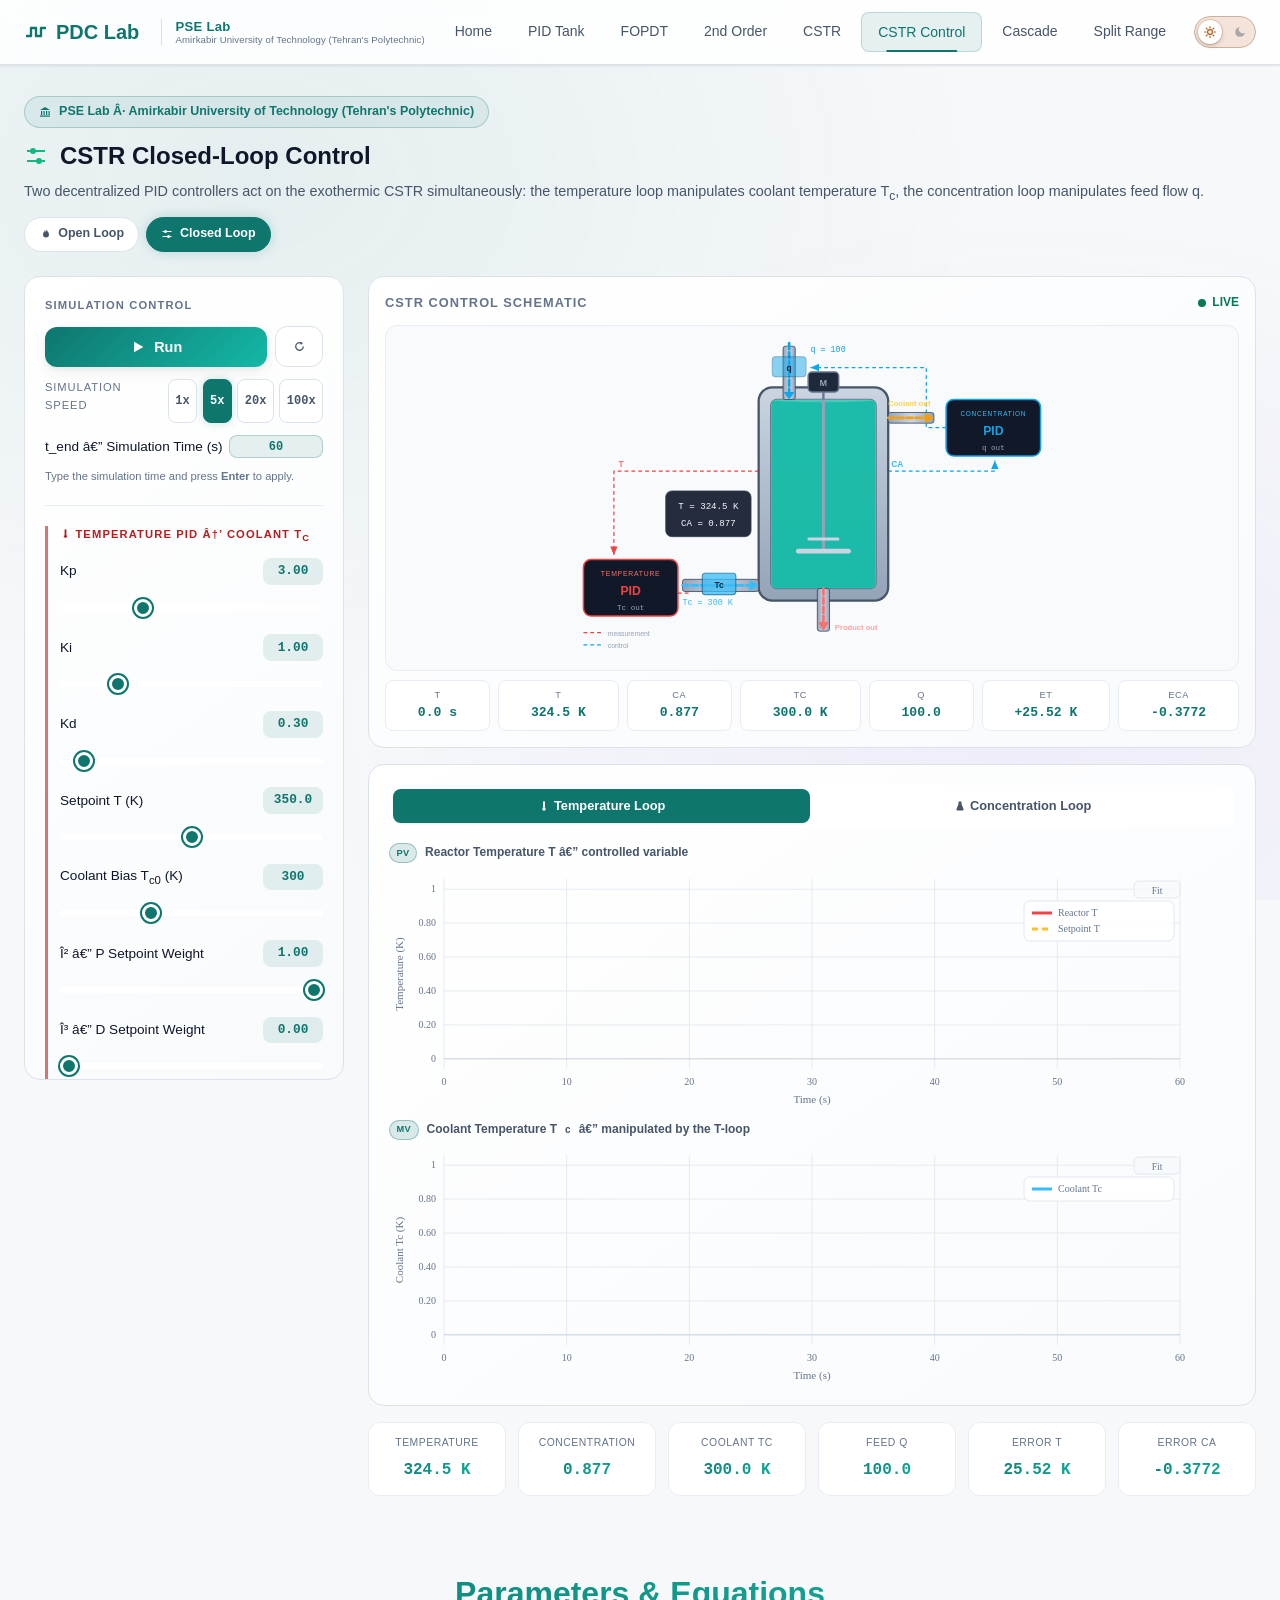
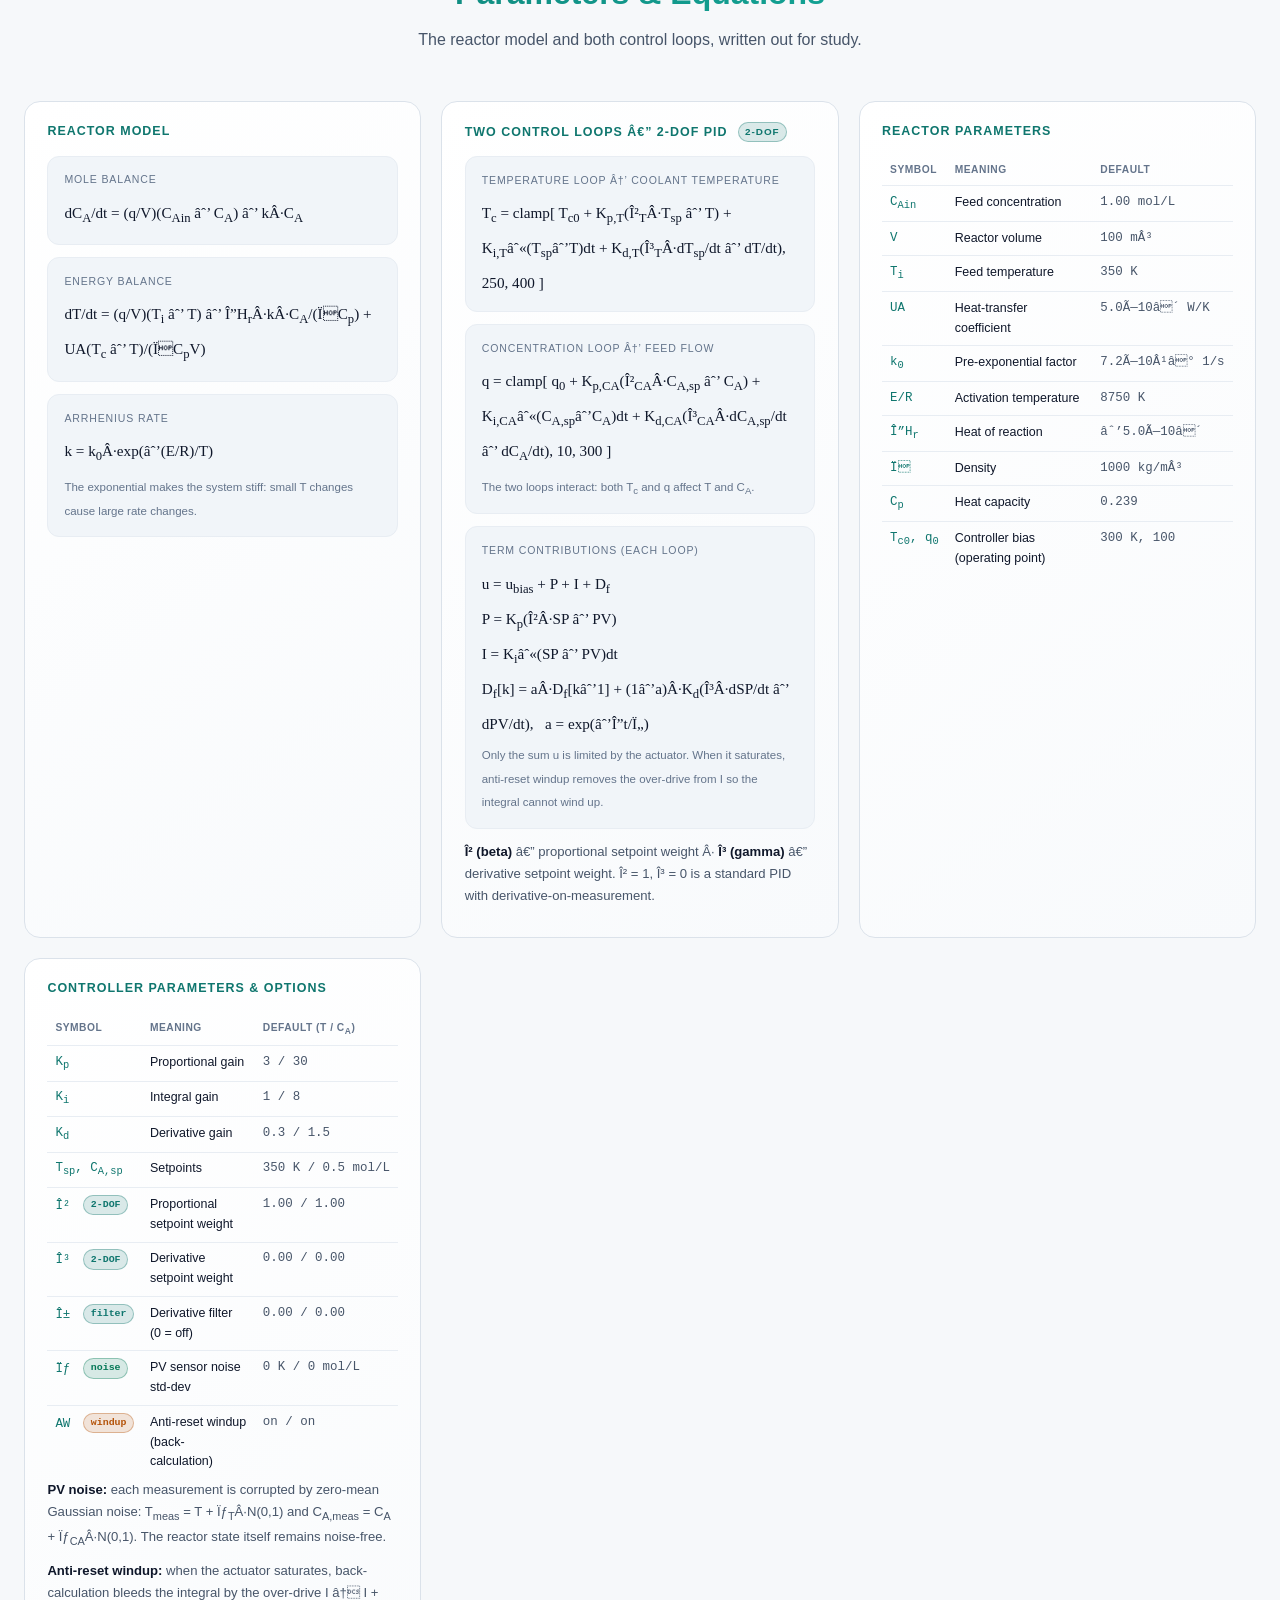
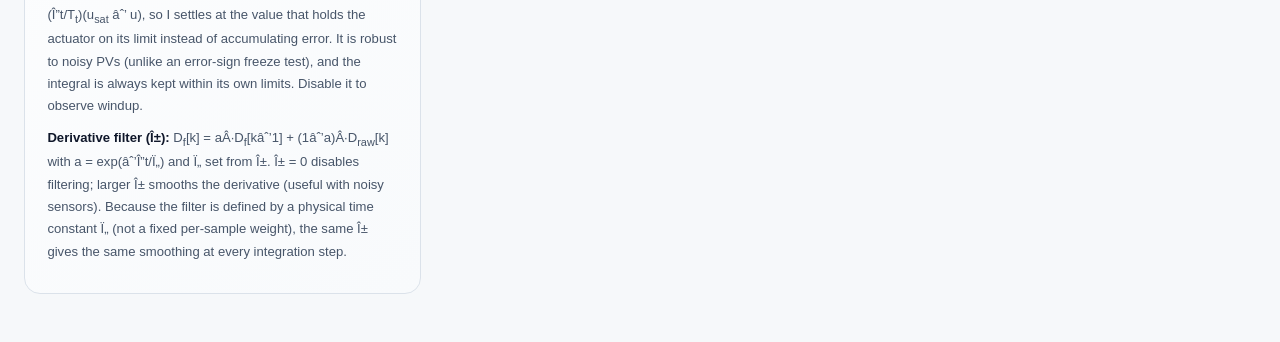
==== commit 13acd429: "Add files via upload" ====
--- a/cstr-control.html
+++ b/cstr-control.html
@@ -1,10 +1,10 @@
-<!DOCTYPE html>
+﻿<!DOCTYPE html>
 <html lang="en" data-theme="light">
 <head>
     <meta charset="UTF-8">
     <meta name="viewport" content="width=device-width, initial-scale=1.0">
     <meta http-equiv="Cache-Control" content="no-cache, no-store, must-revalidate">
-    <title>CSTR Closed-Loop Control — PDC Lab</title>
+    <title>CSTR Closed-Loop Control â€” PDC Lab</title>
     <link rel="stylesheet" href="styles.css">
     <script src="js/icons.js"></script>
     <script src="js/theme.js"></script>
@@ -30,7 +30,10 @@
             <a href="second-order.html">2nd Order</a>
             <a href="cstr-runaway.html">CSTR</a>
             <a href="cstr-control.html" class="active">CSTR Control</a>
+            <a href="cascade-control.html">Cascade</a>
+            <a href="split-range-control.html">Split Range</a>
         </div>
+        <!-- nav-fixed -->
         <button class="theme-toggle" id="theme-toggle" type="button"
                 role="switch" aria-checked="false"
                 aria-label="Switch to dark theme" title="Switch to dark theme">
@@ -41,7 +44,7 @@
 
     <div class="example-page">
         <div class="page-header">
-            <div class="page-institution"><i class="fas fa-university"></i> PSE Lab · Amirkabir University of Technology (Tehran's Polytechnic)</div>
+            <div class="page-institution"><i class="fas fa-university"></i> PSE Lab Â· Amirkabir University of Technology (Tehran's Polytechnic)</div>
             <h1><i class="fas fa-sliders-h" style="color:#10b981;"></i> CSTR Closed-Loop Control</h1>
             <p>Two decentralized PID controllers act on the exothermic CSTR simultaneously: the temperature loop manipulates coolant temperature T<sub>c</sub>, the concentration loop manipulates feed flow q.</p>
             <div class="mode-tabs">
@@ -74,7 +77,7 @@
                     </div>
                     <div class="slider-group" style="margin-top:0.75rem;">
                         <div class="slider-header">
-                            <span class="slider-label">t_end — Simulation Time (s)</span>
+                            <span class="slider-label">t_end â€” Simulation Time (s)</span>
                             <input type="number" id="tend" class="num-input" min="1" max="600" step="1" value="60" inputmode="decimal">
                         </div>
                         <p class="hint">Type the simulation time and press <strong>Enter</strong> to apply.</p>
@@ -83,7 +86,7 @@
 
                 <!-- Temperature PID -->
                 <div class="panel-section pid-temp-section">
-                    <h3><i class="fas fa-thermometer-half"></i> Temperature PID → Coolant T<sub>c</sub></h3>
+                    <h3><i class="fas fa-thermometer-half"></i> Temperature PID â†’ Coolant T<sub>c</sub></h3>
                     <div class="slider-group">
                         <div class="slider-header">
                             <span class="slider-label">Kp</span>
@@ -121,28 +124,28 @@
                     </div>
                     <div class="slider-group">
                         <div class="slider-header">
-                            <span class="slider-label">β — P Setpoint Weight</span>
+                            <span class="slider-label">Î² â€” P Setpoint Weight</span>
                             <span class="slider-value" id="t-beta-val">1.00</span>
                         </div>
                         <input type="range" id="t-beta" min="0" max="1" step="0.05" value="1">
                     </div>
                     <div class="slider-group">
                         <div class="slider-header">
-                            <span class="slider-label">γ — D Setpoint Weight</span>
+                            <span class="slider-label">Î³ â€” D Setpoint Weight</span>
                             <span class="slider-value" id="t-gamma-val">0.00</span>
                         </div>
                         <input type="range" id="t-gamma" min="0" max="1" step="0.05" value="0">
                     </div>
                     <div class="slider-group">
                         <div class="slider-header">
-                            <span class="slider-label">PV Noise σ (K)</span>
+                            <span class="slider-label">PV Noise Ïƒ (K)</span>
                             <span class="slider-value" id="noise-t-val">0.000</span>
                         </div>
                         <input type="range" id="noise-t" min="0" max="5" step="0.001" value="0">
                     </div>
                     <div class="slider-group">
                         <div class="slider-header">
-                            <span class="slider-label">α — D Filter (0 = off)</span>
+                            <span class="slider-label">Î± â€” D Filter (0 = off)</span>
                             <span class="slider-value" id="t-alpha-val">0.00</span>
                         </div>
                         <input type="range" id="t-alpha" min="0" max="0.95" step="0.05" value="0">
@@ -155,7 +158,7 @@
 
                 <!-- Concentration PID -->
                 <div class="panel-section pid-conc-section">
-                    <h3><i class="fas fa-flask"></i> Concentration PID → Feed q</h3>
+                    <h3><i class="fas fa-flask"></i> Concentration PID â†’ Feed q</h3>
                     <div class="slider-group">
                         <div class="slider-header">
                             <span class="slider-label">Kp</span>
@@ -193,28 +196,28 @@
                     </div>
                     <div class="slider-group">
                         <div class="slider-header">
-                            <span class="slider-label">β — P Setpoint Weight</span>
+                            <span class="slider-label">Î² â€” P Setpoint Weight</span>
                             <span class="slider-value" id="c-beta-val">1.00</span>
                         </div>
                         <input type="range" id="c-beta" min="0" max="1" step="0.05" value="1">
                     </div>
                     <div class="slider-group">
                         <div class="slider-header">
-                            <span class="slider-label">γ — D Setpoint Weight</span>
+                            <span class="slider-label">Î³ â€” D Setpoint Weight</span>
                             <span class="slider-value" id="c-gamma-val">0.00</span>
                         </div>
                         <input type="range" id="c-gamma" min="0" max="1" step="0.05" value="0">
                     </div>
                     <div class="slider-group">
                         <div class="slider-header">
-                            <span class="slider-label">PV Noise σ (mol/L)</span>
+                            <span class="slider-label">PV Noise Ïƒ (mol/L)</span>
                             <span class="slider-value" id="noise-c-val">0.000</span>
                         </div>
                         <input type="range" id="noise-c" min="0" max="0.05" step="0.001" value="0">
                     </div>
                     <div class="slider-group">
                         <div class="slider-header">
-                            <span class="slider-label">α — D Filter (0 = off)</span>
+                            <span class="slider-label">Î± â€” D Filter (0 = off)</span>
                             <span class="slider-value" id="c-alpha-val">0.00</span>
                         </div>
                         <input type="range" id="c-alpha" min="0" max="0.95" step="0.05" value="0">
@@ -250,49 +253,49 @@
                     <h3>Reactor Parameters</h3>
                     <div class="slider-group">
                         <div class="slider-header">
-                            <span class="slider-label">V — Volume (m³)</span>
+                            <span class="slider-label">V â€” Volume (mÂ³)</span>
                             <span class="slider-value" id="vol-val">100</span>
                         </div>
                         <input type="range" id="vol" min="10" max="300" step="1" value="100">
                     </div>
                     <div class="slider-group">
                         <div class="slider-header">
-                            <span class="slider-label">UA — Heat Transfer (W/K)</span>
+                            <span class="slider-label">UA â€” Heat Transfer (W/K)</span>
                             <span class="slider-value" id="ua-val">50.0k</span>
                         </div>
                         <input type="range" id="ua" min="0" max="200000" step="1000" value="50000">
                     </div>
                     <div class="slider-group">
                         <div class="slider-header">
-                            <span class="slider-label">k₀ — Pre-exponential (1/s)</span>
+                            <span class="slider-label">kâ‚€ â€” Pre-exponential (1/s)</span>
                             <span class="slider-value" id="k0-val">7.2e10</span>
                         </div>
                         <input type="range" id="k0" min="8" max="14" step="0.05" value="10.857">
                     </div>
                     <div class="slider-group">
                         <div class="slider-header">
-                            <span class="slider-label">E/R — Activation (K)</span>
+                            <span class="slider-label">E/R â€” Activation (K)</span>
                             <span class="slider-value" id="eoverr-val">8750</span>
                         </div>
                         <input type="range" id="eoverr" min="4000" max="15000" step="50" value="8750">
                     </div>
                     <div class="slider-group">
                         <div class="slider-header">
-                            <span class="slider-label">ΔH<sub>r</sub></span>
+                            <span class="slider-label">Î”H<sub>r</sub></span>
                             <span class="slider-value" id="dhr-val">-5.0e4</span>
                         </div>
                         <input type="range" id="dhr" min="-200000" max="-10000" step="1000" value="-50000">
                     </div>
                     <div class="slider-group">
                         <div class="slider-header">
-                            <span class="slider-label">ρ — Density (kg/m³)</span>
+                            <span class="slider-label">Ï â€” Density (kg/mÂ³)</span>
                             <span class="slider-value" id="rho-val">1000</span>
                         </div>
                         <input type="range" id="rho" min="500" max="2000" step="10" value="1000">
                     </div>
                     <div class="slider-group">
                         <div class="slider-header">
-                            <span class="slider-label">C<sub>p</sub> — Heat Capacity</span>
+                            <span class="slider-label">C<sub>p</sub> â€” Heat Capacity</span>
                             <span class="slider-value" id="cp-val">0.239</span>
                         </div>
                         <input type="range" id="cp" min="0.1" max="1" step="0.001" value="0.239">
@@ -323,11 +326,11 @@
                 <div class="panel-section">
                     <div class="formula-box">
                         <span class="formula-label">Two-Loop Control</span>
-                        T-loop: T<sub>c</sub> = PID<sub>T</sub>(T<sub>sp</sub> − T)<br>
-                        C<sub>A</sub>-loop: q = PID<sub>CA</sub>(C<sub>A,sp</sub> − C<sub>A</sub>)
+                        T-loop: T<sub>c</sub> = PID<sub>T</sub>(T<sub>sp</sub> âˆ’ T)<br>
+                        C<sub>A</sub>-loop: q = PID<sub>CA</sub>(C<sub>A,sp</sub> âˆ’ C<sub>A</sub>)
                     </div>
                     <div class="info-box" style="margin-top:0.75rem;">
-                        <strong>Decentralized PID.</strong> The loops interact — coolant temperature and feed flow both affect T and C<sub>A</sub>. Try changing one setpoint and watch the other loop compensate.
+                        <strong>Decentralized PID.</strong> The loops interact â€” coolant temperature and feed flow both affect T and C<sub>A</sub>. Try changing one setpoint and watch the other loop compensate.
                     </div>
                 </div>
             </div>
@@ -469,15 +472,15 @@
                         <button class="chart-tab" data-chart="conc"><i class="fas fa-flask"></i> Concentration Loop</button>
                     </div>
                     <div id="tab-temp">
-                        <div class="chart-caption"><span class="tag-pv">PV</span> Reactor Temperature T — controlled variable</div>
+                        <div class="chart-caption"><span class="tag-pv">PV</span> Reactor Temperature T â€” controlled variable</div>
                         <div id="chart-temp" class="chart-plot stacked"></div>
-                        <div class="chart-caption"><span class="tag-mv">MV</span> Coolant Temperature T<sub>c</sub> — manipulated by the T-loop</div>
+                        <div class="chart-caption"><span class="tag-mv">MV</span> Coolant Temperature T<sub>c</sub> â€” manipulated by the T-loop</div>
                         <div id="chart-tc" class="chart-plot stacked"></div>
                     </div>
                     <div id="tab-conc" style="display:none;">
-                        <div class="chart-caption"><span class="tag-pv">PV</span> Concentration C<sub>A</sub> — controlled variable</div>
+                        <div class="chart-caption"><span class="tag-pv">PV</span> Concentration C<sub>A</sub> â€” controlled variable</div>
                         <div id="chart-conc" class="chart-plot stacked"></div>
-                        <div class="chart-caption"><span class="tag-mv">MV</span> Feed Flow q — manipulated by the C<sub>A</sub>-loop</div>
+                        <div class="chart-caption"><span class="tag-mv">MV</span> Feed Flow q â€” manipulated by the C<sub>A</sub>-loop</div>
                         <div id="chart-q" class="chart-plot stacked"></div>
                     </div>
                 </div>
@@ -520,39 +523,39 @@
                     <h3>Reactor Model</h3>
                     <div class="equation">
                         <span class="eq-label">Mole balance</span>
-                        dC<sub>A</sub>/dt = (q/V)(C<sub>Ain</sub> − C<sub>A</sub>) − k·C<sub>A</sub>
+                        dC<sub>A</sub>/dt = (q/V)(C<sub>Ain</sub> âˆ’ C<sub>A</sub>) âˆ’ kÂ·C<sub>A</sub>
                     </div>
                     <div class="equation">
                         <span class="eq-label">Energy balance</span>
-                        dT/dt = (q/V)(T<sub>i</sub> − T) − ΔH<sub>r</sub>·k·C<sub>A</sub>/(ρC<sub>p</sub>) + UA(T<sub>c</sub> − T)/(ρC<sub>p</sub>V)
+                        dT/dt = (q/V)(T<sub>i</sub> âˆ’ T) âˆ’ Î”H<sub>r</sub>Â·kÂ·C<sub>A</sub>/(ÏC<sub>p</sub>) + UA(T<sub>c</sub> âˆ’ T)/(ÏC<sub>p</sub>V)
                     </div>
                     <div class="equation">
                         <span class="eq-label">Arrhenius rate</span>
-                        k = k<sub>0</sub>·exp(−(E/R)/T)
+                        k = k<sub>0</sub>Â·exp(âˆ’(E/R)/T)
                         <span class="eq-note">The exponential makes the system stiff: small T changes cause large rate changes.</span>
                     </div>
                 </div>
 
                 <div class="docs-card">
-                    <h3>Two Control Loops — 2-DOF PID <span class="badge-eq two-dof">2-DOF</span></h3>
+                    <h3>Two Control Loops â€” 2-DOF PID <span class="badge-eq two-dof">2-DOF</span></h3>
                     <div class="equation">
-                        <span class="eq-label">Temperature loop → coolant temperature</span>
-                        T<sub>c</sub> = clamp[ T<sub>c0</sub> + K<sub>p,T</sub>(β<sub>T</sub>·T<sub>sp</sub> − T) + K<sub>i,T</sub>∫(T<sub>sp</sub>−T)dt + K<sub>d,T</sub>(γ<sub>T</sub>·dT<sub>sp</sub>/dt − dT/dt), 250, 400 ]
+                        <span class="eq-label">Temperature loop â†’ coolant temperature</span>
+                        T<sub>c</sub> = clamp[ T<sub>c0</sub> + K<sub>p,T</sub>(Î²<sub>T</sub>Â·T<sub>sp</sub> âˆ’ T) + K<sub>i,T</sub>âˆ«(T<sub>sp</sub>âˆ’T)dt + K<sub>d,T</sub>(Î³<sub>T</sub>Â·dT<sub>sp</sub>/dt âˆ’ dT/dt), 250, 400 ]
                     </div>
                     <div class="equation">
-                        <span class="eq-label">Concentration loop → feed flow</span>
-                        q = clamp[ q<sub>0</sub> + K<sub>p,CA</sub>(β<sub>CA</sub>·C<sub>A,sp</sub> − C<sub>A</sub>) + K<sub>i,CA</sub>∫(C<sub>A,sp</sub>−C<sub>A</sub>)dt + K<sub>d,CA</sub>(γ<sub>CA</sub>·dC<sub>A,sp</sub>/dt − dC<sub>A</sub>/dt), 10, 300 ]
+                        <span class="eq-label">Concentration loop â†’ feed flow</span>
+                        q = clamp[ q<sub>0</sub> + K<sub>p,CA</sub>(Î²<sub>CA</sub>Â·C<sub>A,sp</sub> âˆ’ C<sub>A</sub>) + K<sub>i,CA</sub>âˆ«(C<sub>A,sp</sub>âˆ’C<sub>A</sub>)dt + K<sub>d,CA</sub>(Î³<sub>CA</sub>Â·dC<sub>A,sp</sub>/dt âˆ’ dC<sub>A</sub>/dt), 10, 300 ]
                         <span class="eq-note">The two loops interact: both T<sub>c</sub> and q affect T and C<sub>A</sub>.</span>
                     </div>
                     <div class="equation">
                         <span class="eq-label">Term contributions (each loop)</span>
                         u = u<sub>bias</sub> + P + I + D<sub>f</sub><br>
-                        P = K<sub>p</sub>(β·SP − PV)<br>
-                        I = K<sub>i</sub>∫(SP − PV)dt<br>
-                        D<sub>f</sub>[k] = a·D<sub>f</sub>[k−1] + (1−a)·K<sub>d</sub>(γ·dSP/dt − dPV/dt), &nbsp; a = exp(−Δt/τ)
+                        P = K<sub>p</sub>(Î²Â·SP âˆ’ PV)<br>
+                        I = K<sub>i</sub>âˆ«(SP âˆ’ PV)dt<br>
+                        D<sub>f</sub>[k] = aÂ·D<sub>f</sub>[kâˆ’1] + (1âˆ’a)Â·K<sub>d</sub>(Î³Â·dSP/dt âˆ’ dPV/dt), &nbsp; a = exp(âˆ’Î”t/Ï„)
                         <span class="eq-note">Only the sum u is limited by the actuator. When it saturates, anti-reset windup removes the over-drive from I so the integral cannot wind up.</span>
                     </div>
-                    <p><strong>β (beta)</strong> — proportional setpoint weight · <strong>γ (gamma)</strong> — derivative setpoint weight. β = 1, γ = 0 is a standard PID with derivative-on-measurement.</p>
+                    <p><strong>Î² (beta)</strong> â€” proportional setpoint weight Â· <strong>Î³ (gamma)</strong> â€” derivative setpoint weight. Î² = 1, Î³ = 0 is a standard PID with derivative-on-measurement.</p>
                 </div>
 
                 <div class="docs-card">
@@ -560,13 +563,13 @@
                     <table class="param-table">
                         <tr><th>Symbol</th><th>Meaning</th><th>Default</th></tr>
                         <tr><td class="sym">C<sub>Ain</sub></td><td>Feed concentration</td><td class="def">1.00 mol/L</td></tr>
-                        <tr><td class="sym">V</td><td>Reactor volume</td><td class="def">100 m³</td></tr>
+                        <tr><td class="sym">V</td><td>Reactor volume</td><td class="def">100 mÂ³</td></tr>
                         <tr><td class="sym">T<sub>i</sub></td><td>Feed temperature</td><td class="def">350 K</td></tr>
-                        <tr><td class="sym">UA</td><td>Heat-transfer coefficient</td><td class="def">5.0×10⁴ W/K</td></tr>
-                        <tr><td class="sym">k<sub>0</sub></td><td>Pre-exponential factor</td><td class="def">7.2×10¹⁰ 1/s</td></tr>
+                        <tr><td class="sym">UA</td><td>Heat-transfer coefficient</td><td class="def">5.0Ã—10â´ W/K</td></tr>
+                        <tr><td class="sym">k<sub>0</sub></td><td>Pre-exponential factor</td><td class="def">7.2Ã—10Â¹â° 1/s</td></tr>
                         <tr><td class="sym">E/R</td><td>Activation temperature</td><td class="def">8750 K</td></tr>
-                        <tr><td class="sym">ΔH<sub>r</sub></td><td>Heat of reaction</td><td class="def">−5.0×10⁴</td></tr>
-                        <tr><td class="sym">ρ</td><td>Density</td><td class="def">1000 kg/m³</td></tr>
+                        <tr><td class="sym">Î”H<sub>r</sub></td><td>Heat of reaction</td><td class="def">âˆ’5.0Ã—10â´</td></tr>
+                        <tr><td class="sym">Ï</td><td>Density</td><td class="def">1000 kg/mÂ³</td></tr>
                         <tr><td class="sym">C<sub>p</sub></td><td>Heat capacity</td><td class="def">0.239</td></tr>
                         <tr><td class="sym">T<sub>c0</sub>, q<sub>0</sub></td><td>Controller bias (operating point)</td><td class="def">300 K, 100</td></tr>
                     </table>
@@ -580,15 +583,15 @@
                         <tr><td class="sym">K<sub>i</sub></td><td>Integral gain</td><td class="def">1 / 8</td></tr>
                         <tr><td class="sym">K<sub>d</sub></td><td>Derivative gain</td><td class="def">0.3 / 1.5</td></tr>
                         <tr><td class="sym">T<sub>sp</sub>, C<sub>A,sp</sub></td><td>Setpoints</td><td class="def">350 K / 0.5 mol/L</td></tr>
-                        <tr><td class="sym">β <span class="badge-eq two-dof">2-DOF</span></td><td>Proportional setpoint weight</td><td class="def">1.00 / 1.00</td></tr>
-                        <tr><td class="sym">γ <span class="badge-eq two-dof">2-DOF</span></td><td>Derivative setpoint weight</td><td class="def">0.00 / 0.00</td></tr>
-                        <tr><td class="sym">α <span class="badge-eq filter">filter</span></td><td>Derivative filter (0 = off)</td><td class="def">0.00 / 0.00</td></tr>
-                        <tr><td class="sym">σ <span class="badge-eq noise">noise</span></td><td>PV sensor noise std-dev</td><td class="def">0 K / 0 mol/L</td></tr>
+                        <tr><td class="sym">Î² <span class="badge-eq two-dof">2-DOF</span></td><td>Proportional setpoint weight</td><td class="def">1.00 / 1.00</td></tr>
+                        <tr><td class="sym">Î³ <span class="badge-eq two-dof">2-DOF</span></td><td>Derivative setpoint weight</td><td class="def">0.00 / 0.00</td></tr>
+                        <tr><td class="sym">Î± <span class="badge-eq filter">filter</span></td><td>Derivative filter (0 = off)</td><td class="def">0.00 / 0.00</td></tr>
+                        <tr><td class="sym">Ïƒ <span class="badge-eq noise">noise</span></td><td>PV sensor noise std-dev</td><td class="def">0 K / 0 mol/L</td></tr>
                         <tr><td class="sym">AW <span class="badge-eq windup">windup</span></td><td>Anti-reset windup (back-calculation)</td><td class="def">on / on</td></tr>
                     </table>
-                    <p><strong>PV noise:</strong> each measurement is corrupted by zero-mean Gaussian noise: T<sub>meas</sub> = T + σ<sub>T</sub>·N(0,1) and C<sub>A,meas</sub> = C<sub>A</sub> + σ<sub>CA</sub>·N(0,1). The reactor state itself remains noise-free.</p>
-                    <p><strong>Anti-reset windup:</strong> when the actuator saturates, back-calculation bleeds the integral by the over-drive I ← I + (Δt/T<sub>t</sub>)(u<sub>sat</sub> − u), so I settles at the value that holds the actuator on its limit instead of accumulating error. It is robust to noisy PVs (unlike an error-sign freeze test), and the integral is always kept within its own limits. Disable it to observe windup.</p>
-                    <p><strong>Derivative filter (α):</strong> D<sub>f</sub>[k] = a·D<sub>f</sub>[k−1] + (1−a)·D<sub>raw</sub>[k] with a = exp(−Δt/τ) and τ set from α. α = 0 disables filtering; larger α smooths the derivative (useful with noisy sensors). Because the filter is defined by a physical time constant τ (not a fixed per-sample weight), the same α gives the same smoothing at every integration step.</p>
+                    <p><strong>PV noise:</strong> each measurement is corrupted by zero-mean Gaussian noise: T<sub>meas</sub> = T + Ïƒ<sub>T</sub>Â·N(0,1) and C<sub>A,meas</sub> = C<sub>A</sub> + Ïƒ<sub>CA</sub>Â·N(0,1). The reactor state itself remains noise-free.</p>
+                    <p><strong>Anti-reset windup:</strong> when the actuator saturates, back-calculation bleeds the integral by the over-drive I â† I + (Î”t/T<sub>t</sub>)(u<sub>sat</sub> âˆ’ u), so I settles at the value that holds the actuator on its limit instead of accumulating error. It is robust to noisy PVs (unlike an error-sign freeze test), and the integral is always kept within its own limits. Disable it to observe windup.</p>
+                    <p><strong>Derivative filter (Î±):</strong> D<sub>f</sub>[k] = aÂ·D<sub>f</sub>[kâˆ’1] + (1âˆ’a)Â·D<sub>raw</sub>[k] with a = exp(âˆ’Î”t/Ï„) and Ï„ set from Î±. Î± = 0 disables filtering; larger Î± smooths the derivative (useful with noisy sensors). Because the filter is defined by a physical time constant Ï„ (not a fixed per-sample weight), the same Î± gives the same smoothing at every integration step.</p>
                 </div>
             </div>
         </section>
@@ -606,3 +609,4 @@
     </script>
 </body>
 </html>
+
--- a/styles.css
+++ b/styles.css
@@ -1664,6 +1664,18 @@
     top: 42%;
     right: 0;
     animation-delay: -3s;
+}
+
+.node-cascade {
+    top: 10%;
+    left: 0;
+    animation-delay: -5s;
+}
+
+.node-split {
+    top: 10%;
+    right: 0;
+    animation-delay: -7s;
 }
 
 /* Open/Closed loop mode tabs + dual PID sections */
@@ -2386,6 +2398,73 @@
                 color var(--transition-normal);
 }
 
+/* ============================================
+   CASCADE / SPLIT-RANGE MODE SELECTOR
+   (shares the .speed-btn visual language)
+   ============================================ */
+
+.mode-controls {
+    display: flex;
+    gap: 0.35rem;
+    margin-top: 0.75rem;
+    flex-wrap: wrap;
+}
+
+.mode-controls > .mode-label {
+    font-size: 0.7rem;
+    text-transform: uppercase;
+    letter-spacing: 0.08em;
+    color: var(--text-muted);
+    display: block;
+    margin-bottom: 0.5rem;
+    width: 100%;
+}
+
+.mode-btn {
+    flex: 1;
+    min-width: 7rem;
+    padding: 0.5rem 0.4rem;
+    border-radius: var(--radius-sm);
+    font-size: 0.75rem;
+    font-weight: 700;
+    cursor: pointer;
+    border: 1px solid var(--border);
+    background: var(--bg-surface);
+    color: var(--text-secondary);
+    transition: all var(--transition-fast);
+    font-family: 'JetBrains Mono', 'Courier New', monospace;
+}
+
+.mode-btn:hover {
+    border-color: var(--primary);
+    color: var(--text-primary);
+}
+
+.mode-btn.active {
+    background: var(--primary);
+    border-color: var(--primary);
+    color: white;
+    box-shadow: 0 0 10px var(--primary-glow);
+}
+
+/* A loop that is bypassed by the current mode (e.g. the inner jacket loop in
+   single-loop mode) is dimmed but still readable. */
+.panel-section.is-bypassed {
+    opacity: 0.45;
+    filter: saturate(0.4);
+}
+
+.panel-section.is-bypassed::after {
+    content: 'bypassed in this mode';
+    display: block;
+    margin-top: 0.6rem;
+    font-size: 0.65rem;
+    text-transform: uppercase;
+    letter-spacing: 0.08em;
+    color: var(--warning, #fbbf24);
+    font-family: 'JetBrains Mono', 'Courier New', monospace;
+}
+
 @media (prefers-reduced-motion: reduce) {
     .theme-toggle::before,
     body,
@@ -2399,6 +2478,7 @@
     .step-btn,
     .solve-btn,
     .mode-tab,
+    .mode-btn,
     input,
     select,
     textarea {
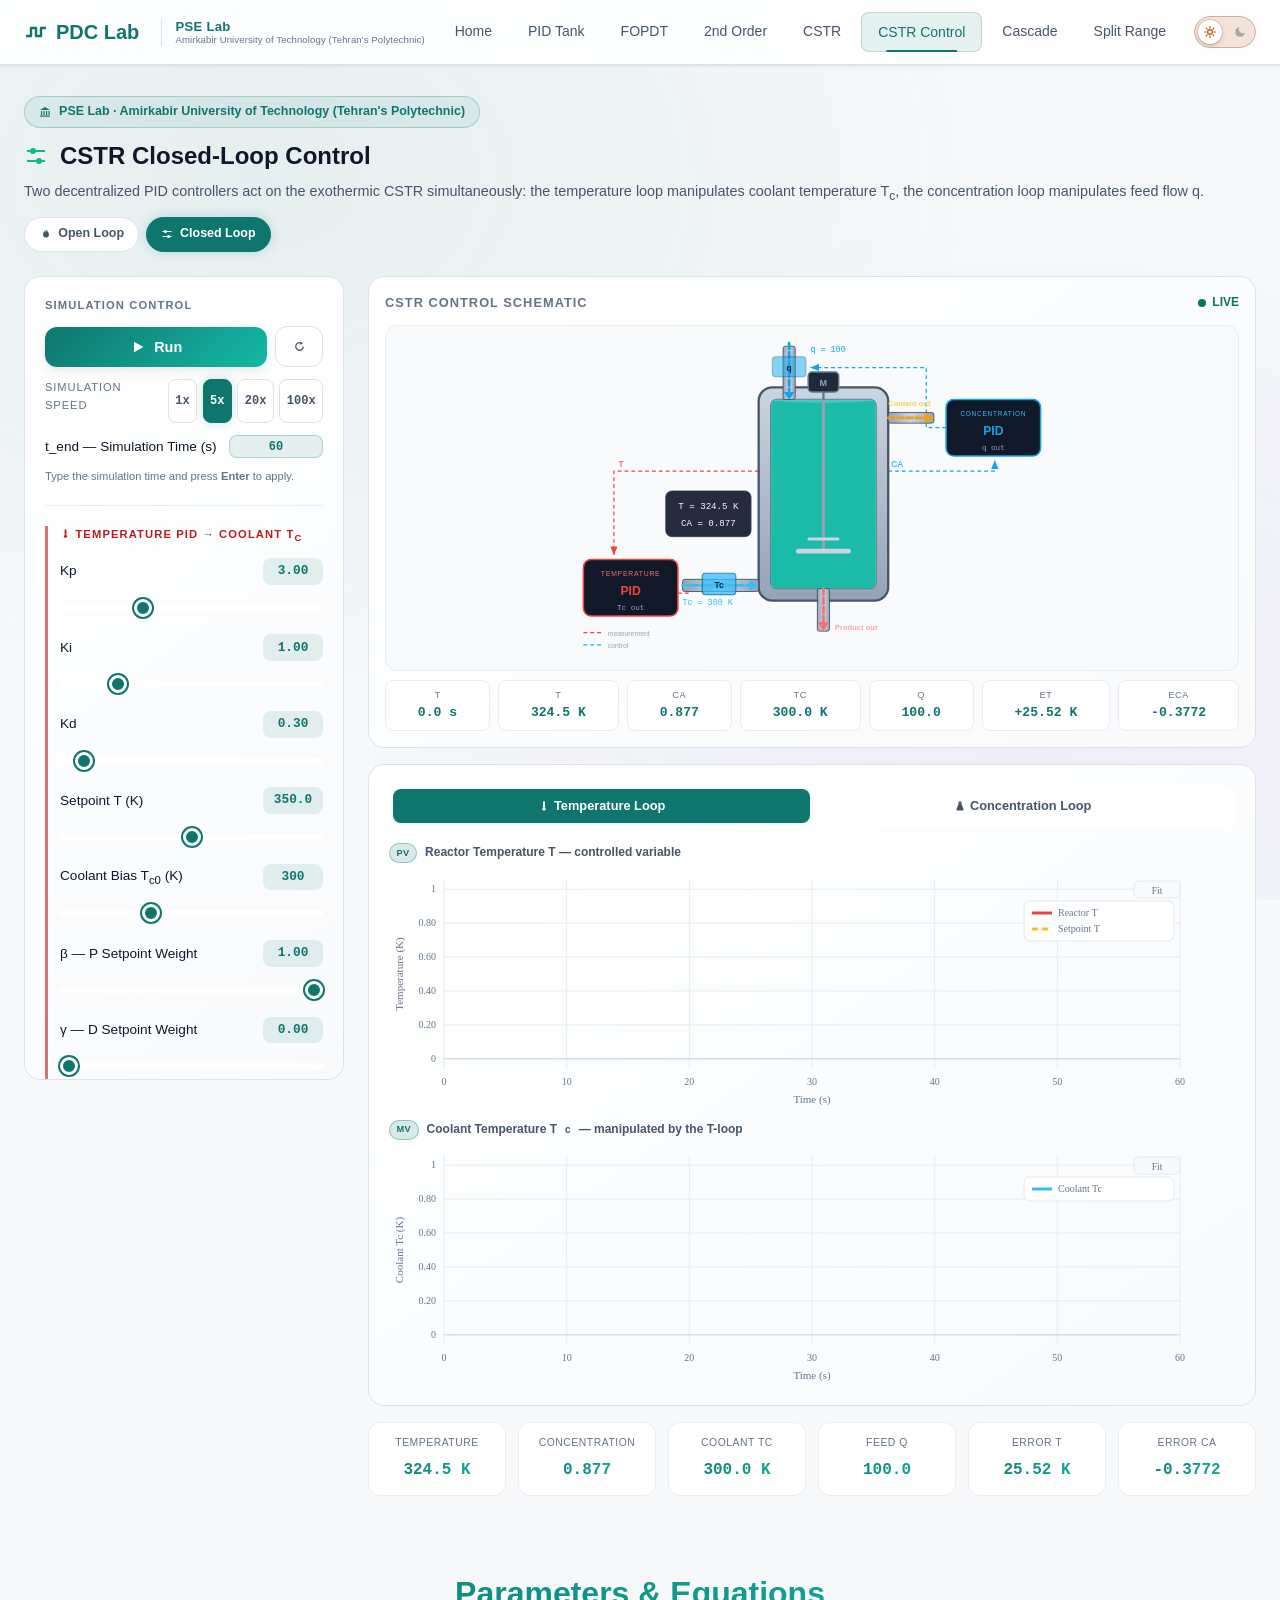
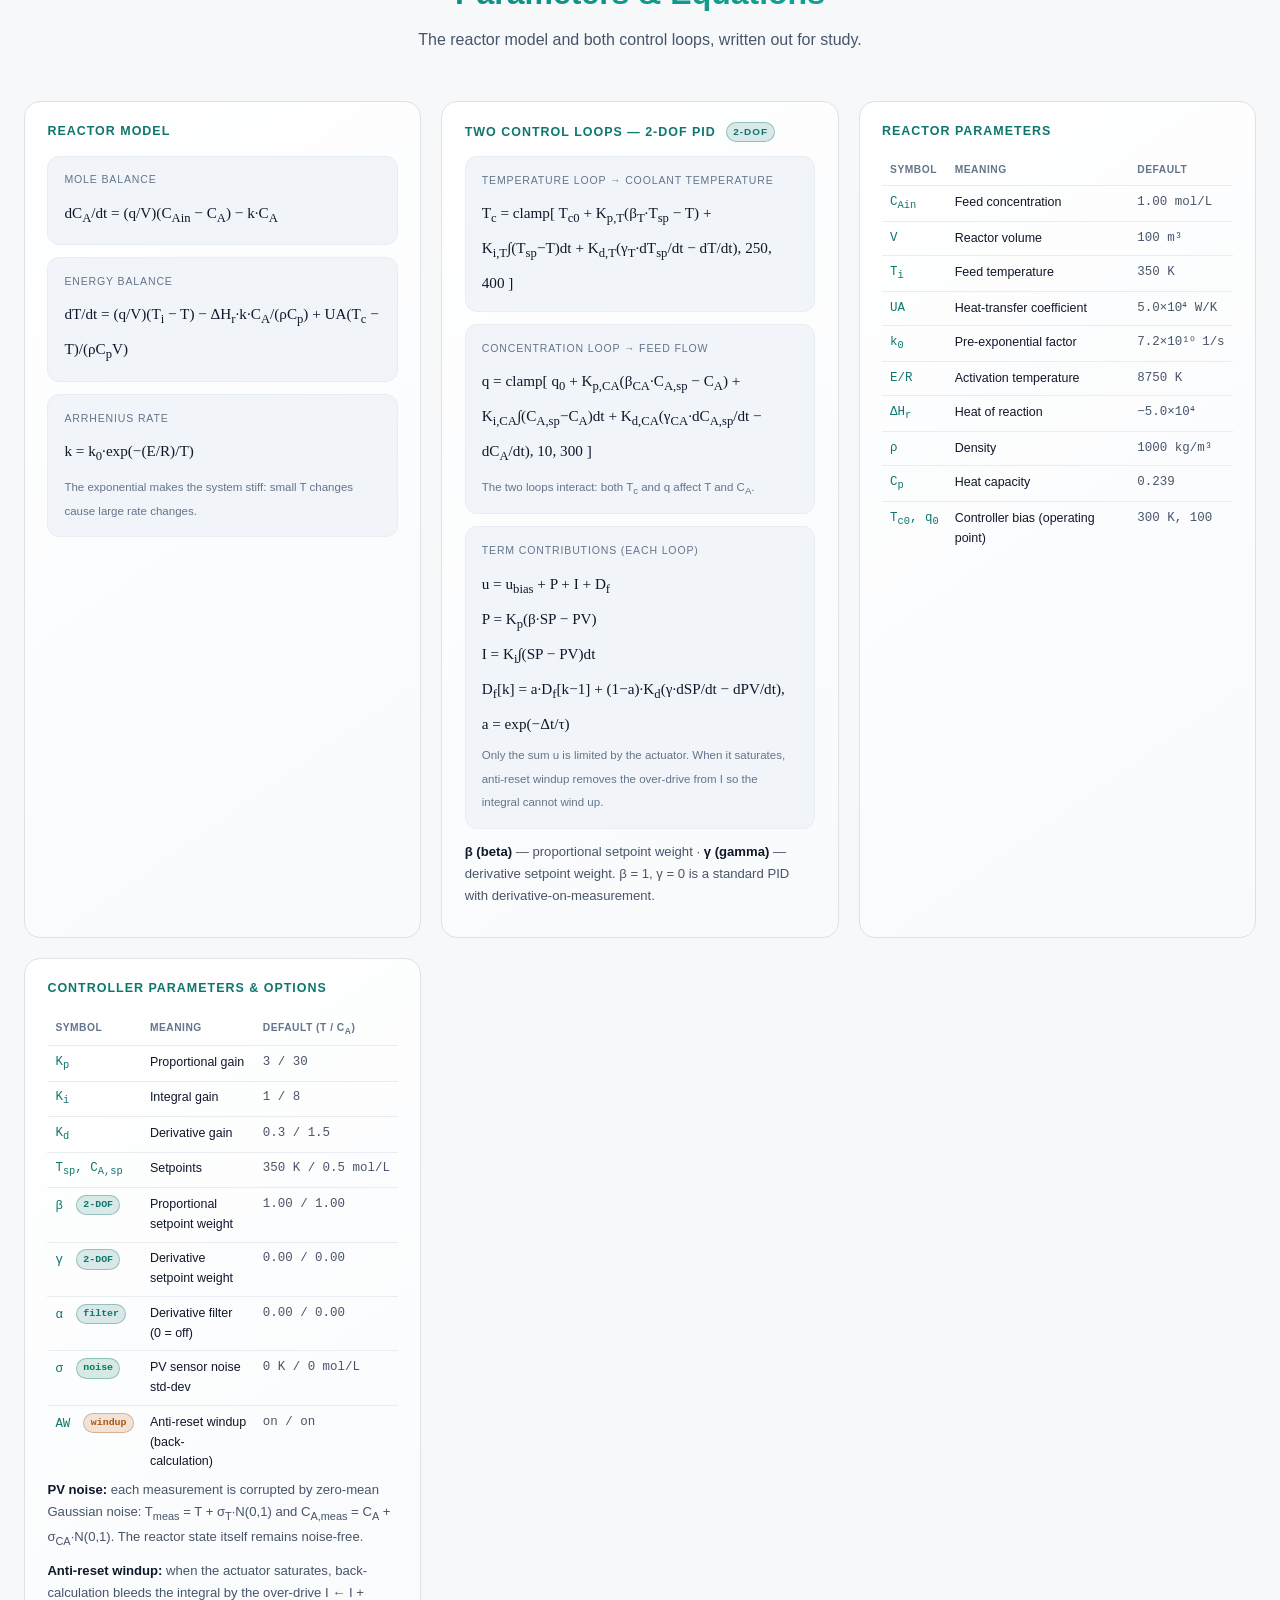
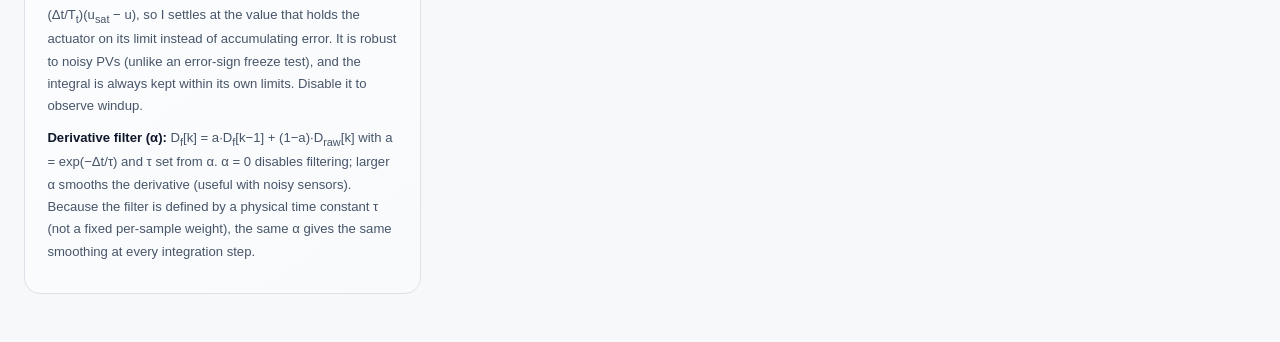
==== commit b9bf2622: "Add files via upload" ====
--- a/cstr-control.html
+++ b/cstr-control.html
@@ -4,7 +4,7 @@
     <meta charset="UTF-8">
     <meta name="viewport" content="width=device-width, initial-scale=1.0">
     <meta http-equiv="Cache-Control" content="no-cache, no-store, must-revalidate">
-    <title>CSTR Closed-Loop Control â€” PDC Lab</title>
+    <title>CSTR Closed-Loop Control — PDC Lab</title>
     <link rel="stylesheet" href="styles.css">
     <script src="js/icons.js"></script>
     <script src="js/theme.js"></script>
@@ -44,7 +44,7 @@
 
     <div class="example-page">
         <div class="page-header">
-            <div class="page-institution"><i class="fas fa-university"></i> PSE Lab Â· Amirkabir University of Technology (Tehran's Polytechnic)</div>
+            <div class="page-institution"><i class="fas fa-university"></i> PSE Lab · Amirkabir University of Technology (Tehran's Polytechnic)</div>
             <h1><i class="fas fa-sliders-h" style="color:#10b981;"></i> CSTR Closed-Loop Control</h1>
             <p>Two decentralized PID controllers act on the exothermic CSTR simultaneously: the temperature loop manipulates coolant temperature T<sub>c</sub>, the concentration loop manipulates feed flow q.</p>
             <div class="mode-tabs">
@@ -77,7 +77,7 @@
                     </div>
                     <div class="slider-group" style="margin-top:0.75rem;">
                         <div class="slider-header">
-                            <span class="slider-label">t_end â€” Simulation Time (s)</span>
+                            <span class="slider-label">t_end — Simulation Time (s)</span>
                             <input type="number" id="tend" class="num-input" min="1" max="600" step="1" value="60" inputmode="decimal">
                         </div>
                         <p class="hint">Type the simulation time and press <strong>Enter</strong> to apply.</p>
@@ -86,7 +86,7 @@
 
                 <!-- Temperature PID -->
                 <div class="panel-section pid-temp-section">
-                    <h3><i class="fas fa-thermometer-half"></i> Temperature PID â†’ Coolant T<sub>c</sub></h3>
+                    <h3><i class="fas fa-thermometer-half"></i> Temperature PID → Coolant T<sub>c</sub></h3>
                     <div class="slider-group">
                         <div class="slider-header">
                             <span class="slider-label">Kp</span>
@@ -124,28 +124,28 @@
                     </div>
                     <div class="slider-group">
                         <div class="slider-header">
-                            <span class="slider-label">Î² â€” P Setpoint Weight</span>
+                            <span class="slider-label">β — P Setpoint Weight</span>
                             <span class="slider-value" id="t-beta-val">1.00</span>
                         </div>
                         <input type="range" id="t-beta" min="0" max="1" step="0.05" value="1">
                     </div>
                     <div class="slider-group">
                         <div class="slider-header">
-                            <span class="slider-label">Î³ â€” D Setpoint Weight</span>
+                            <span class="slider-label">γ — D Setpoint Weight</span>
                             <span class="slider-value" id="t-gamma-val">0.00</span>
                         </div>
                         <input type="range" id="t-gamma" min="0" max="1" step="0.05" value="0">
                     </div>
                     <div class="slider-group">
                         <div class="slider-header">
-                            <span class="slider-label">PV Noise Ïƒ (K)</span>
+                            <span class="slider-label">PV Noise σ (K)</span>
                             <span class="slider-value" id="noise-t-val">0.000</span>
                         </div>
                         <input type="range" id="noise-t" min="0" max="5" step="0.001" value="0">
                     </div>
                     <div class="slider-group">
                         <div class="slider-header">
-                            <span class="slider-label">Î± â€” D Filter (0 = off)</span>
+                            <span class="slider-label">α — D Filter (0 = off)</span>
                             <span class="slider-value" id="t-alpha-val">0.00</span>
                         </div>
                         <input type="range" id="t-alpha" min="0" max="0.95" step="0.05" value="0">
@@ -158,7 +158,7 @@
 
                 <!-- Concentration PID -->
                 <div class="panel-section pid-conc-section">
-                    <h3><i class="fas fa-flask"></i> Concentration PID â†’ Feed q</h3>
+                    <h3><i class="fas fa-flask"></i> Concentration PID → Feed q</h3>
                     <div class="slider-group">
                         <div class="slider-header">
                             <span class="slider-label">Kp</span>
@@ -196,28 +196,28 @@
                     </div>
                     <div class="slider-group">
                         <div class="slider-header">
-                            <span class="slider-label">Î² â€” P Setpoint Weight</span>
+                            <span class="slider-label">β — P Setpoint Weight</span>
                             <span class="slider-value" id="c-beta-val">1.00</span>
                         </div>
                         <input type="range" id="c-beta" min="0" max="1" step="0.05" value="1">
                     </div>
                     <div class="slider-group">
                         <div class="slider-header">
-                            <span class="slider-label">Î³ â€” D Setpoint Weight</span>
+                            <span class="slider-label">γ — D Setpoint Weight</span>
                             <span class="slider-value" id="c-gamma-val">0.00</span>
                         </div>
                         <input type="range" id="c-gamma" min="0" max="1" step="0.05" value="0">
                     </div>
                     <div class="slider-group">
                         <div class="slider-header">
-                            <span class="slider-label">PV Noise Ïƒ (mol/L)</span>
+                            <span class="slider-label">PV Noise σ (mol/L)</span>
                             <span class="slider-value" id="noise-c-val">0.000</span>
                         </div>
                         <input type="range" id="noise-c" min="0" max="0.05" step="0.001" value="0">
                     </div>
                     <div class="slider-group">
                         <div class="slider-header">
-                            <span class="slider-label">Î± â€” D Filter (0 = off)</span>
+                            <span class="slider-label">α — D Filter (0 = off)</span>
                             <span class="slider-value" id="c-alpha-val">0.00</span>
                         </div>
                         <input type="range" id="c-alpha" min="0" max="0.95" step="0.05" value="0">
@@ -253,49 +253,49 @@
                     <h3>Reactor Parameters</h3>
                     <div class="slider-group">
                         <div class="slider-header">
-                            <span class="slider-label">V â€” Volume (mÂ³)</span>
+                            <span class="slider-label">V — Volume (m³)</span>
                             <span class="slider-value" id="vol-val">100</span>
                         </div>
                         <input type="range" id="vol" min="10" max="300" step="1" value="100">
                     </div>
                     <div class="slider-group">
                         <div class="slider-header">
-                            <span class="slider-label">UA â€” Heat Transfer (W/K)</span>
+                            <span class="slider-label">UA — Heat Transfer (W/K)</span>
                             <span class="slider-value" id="ua-val">50.0k</span>
                         </div>
                         <input type="range" id="ua" min="0" max="200000" step="1000" value="50000">
                     </div>
                     <div class="slider-group">
                         <div class="slider-header">
-                            <span class="slider-label">kâ‚€ â€” Pre-exponential (1/s)</span>
+                            <span class="slider-label">k₀ — Pre-exponential (1/s)</span>
                             <span class="slider-value" id="k0-val">7.2e10</span>
                         </div>
                         <input type="range" id="k0" min="8" max="14" step="0.05" value="10.857">
                     </div>
                     <div class="slider-group">
                         <div class="slider-header">
-                            <span class="slider-label">E/R â€” Activation (K)</span>
+                            <span class="slider-label">E/R — Activation (K)</span>
                             <span class="slider-value" id="eoverr-val">8750</span>
                         </div>
                         <input type="range" id="eoverr" min="4000" max="15000" step="50" value="8750">
                     </div>
                     <div class="slider-group">
                         <div class="slider-header">
-                            <span class="slider-label">Î”H<sub>r</sub></span>
+                            <span class="slider-label">ΔH<sub>r</sub></span>
                             <span class="slider-value" id="dhr-val">-5.0e4</span>
                         </div>
                         <input type="range" id="dhr" min="-200000" max="-10000" step="1000" value="-50000">
                     </div>
                     <div class="slider-group">
                         <div class="slider-header">
-                            <span class="slider-label">Ï â€” Density (kg/mÂ³)</span>
+                            <span class="slider-label">ρ — Density (kg/m³)</span>
                             <span class="slider-value" id="rho-val">1000</span>
                         </div>
                         <input type="range" id="rho" min="500" max="2000" step="10" value="1000">
                     </div>
                     <div class="slider-group">
                         <div class="slider-header">
-                            <span class="slider-label">C<sub>p</sub> â€” Heat Capacity</span>
+                            <span class="slider-label">C<sub>p</sub> — Heat Capacity</span>
                             <span class="slider-value" id="cp-val">0.239</span>
                         </div>
                         <input type="range" id="cp" min="0.1" max="1" step="0.001" value="0.239">
@@ -326,11 +326,11 @@
                 <div class="panel-section">
                     <div class="formula-box">
                         <span class="formula-label">Two-Loop Control</span>
-                        T-loop: T<sub>c</sub> = PID<sub>T</sub>(T<sub>sp</sub> âˆ’ T)<br>
-                        C<sub>A</sub>-loop: q = PID<sub>CA</sub>(C<sub>A,sp</sub> âˆ’ C<sub>A</sub>)
+                        T-loop: T<sub>c</sub> = PID<sub>T</sub>(T<sub>sp</sub> − T)<br>
+                        C<sub>A</sub>-loop: q = PID<sub>CA</sub>(C<sub>A,sp</sub> − C<sub>A</sub>)
                     </div>
                     <div class="info-box" style="margin-top:0.75rem;">
-                        <strong>Decentralized PID.</strong> The loops interact â€” coolant temperature and feed flow both affect T and C<sub>A</sub>. Try changing one setpoint and watch the other loop compensate.
+                        <strong>Decentralized PID.</strong> The loops interact — coolant temperature and feed flow both affect T and C<sub>A</sub>. Try changing one setpoint and watch the other loop compensate.
                     </div>
                 </div>
             </div>
@@ -472,15 +472,15 @@
                         <button class="chart-tab" data-chart="conc"><i class="fas fa-flask"></i> Concentration Loop</button>
                     </div>
                     <div id="tab-temp">
-                        <div class="chart-caption"><span class="tag-pv">PV</span> Reactor Temperature T â€” controlled variable</div>
+                        <div class="chart-caption"><span class="tag-pv">PV</span> Reactor Temperature T — controlled variable</div>
                         <div id="chart-temp" class="chart-plot stacked"></div>
-                        <div class="chart-caption"><span class="tag-mv">MV</span> Coolant Temperature T<sub>c</sub> â€” manipulated by the T-loop</div>
+                        <div class="chart-caption"><span class="tag-mv">MV</span> Coolant Temperature T<sub>c</sub> — manipulated by the T-loop</div>
                         <div id="chart-tc" class="chart-plot stacked"></div>
                     </div>
                     <div id="tab-conc" style="display:none;">
-                        <div class="chart-caption"><span class="tag-pv">PV</span> Concentration C<sub>A</sub> â€” controlled variable</div>
+                        <div class="chart-caption"><span class="tag-pv">PV</span> Concentration C<sub>A</sub> — controlled variable</div>
                         <div id="chart-conc" class="chart-plot stacked"></div>
-                        <div class="chart-caption"><span class="tag-mv">MV</span> Feed Flow q â€” manipulated by the C<sub>A</sub>-loop</div>
+                        <div class="chart-caption"><span class="tag-mv">MV</span> Feed Flow q — manipulated by the C<sub>A</sub>-loop</div>
                         <div id="chart-q" class="chart-plot stacked"></div>
                     </div>
                 </div>
@@ -523,39 +523,39 @@
                     <h3>Reactor Model</h3>
                     <div class="equation">
                         <span class="eq-label">Mole balance</span>
-                        dC<sub>A</sub>/dt = (q/V)(C<sub>Ain</sub> âˆ’ C<sub>A</sub>) âˆ’ kÂ·C<sub>A</sub>
+                        dC<sub>A</sub>/dt = (q/V)(C<sub>Ain</sub> − C<sub>A</sub>) − k·C<sub>A</sub>
                     </div>
                     <div class="equation">
                         <span class="eq-label">Energy balance</span>
-                        dT/dt = (q/V)(T<sub>i</sub> âˆ’ T) âˆ’ Î”H<sub>r</sub>Â·kÂ·C<sub>A</sub>/(ÏC<sub>p</sub>) + UA(T<sub>c</sub> âˆ’ T)/(ÏC<sub>p</sub>V)
+                        dT/dt = (q/V)(T<sub>i</sub> − T) − ΔH<sub>r</sub>·k·C<sub>A</sub>/(ρC<sub>p</sub>) + UA(T<sub>c</sub> − T)/(ρC<sub>p</sub>V)
                     </div>
                     <div class="equation">
                         <span class="eq-label">Arrhenius rate</span>
-                        k = k<sub>0</sub>Â·exp(âˆ’(E/R)/T)
+                        k = k<sub>0</sub>·exp(−(E/R)/T)
                         <span class="eq-note">The exponential makes the system stiff: small T changes cause large rate changes.</span>
                     </div>
                 </div>
 
                 <div class="docs-card">
-                    <h3>Two Control Loops â€” 2-DOF PID <span class="badge-eq two-dof">2-DOF</span></h3>
+                    <h3>Two Control Loops — 2-DOF PID <span class="badge-eq two-dof">2-DOF</span></h3>
                     <div class="equation">
-                        <span class="eq-label">Temperature loop â†’ coolant temperature</span>
-                        T<sub>c</sub> = clamp[ T<sub>c0</sub> + K<sub>p,T</sub>(Î²<sub>T</sub>Â·T<sub>sp</sub> âˆ’ T) + K<sub>i,T</sub>âˆ«(T<sub>sp</sub>âˆ’T)dt + K<sub>d,T</sub>(Î³<sub>T</sub>Â·dT<sub>sp</sub>/dt âˆ’ dT/dt), 250, 400 ]
+                        <span class="eq-label">Temperature loop → coolant temperature</span>
+                        T<sub>c</sub> = clamp[ T<sub>c0</sub> + K<sub>p,T</sub>(β<sub>T</sub>·T<sub>sp</sub> − T) + K<sub>i,T</sub>∫(T<sub>sp</sub>−T)dt + K<sub>d,T</sub>(γ<sub>T</sub>·dT<sub>sp</sub>/dt − dT/dt), 250, 400 ]
                     </div>
                     <div class="equation">
-                        <span class="eq-label">Concentration loop â†’ feed flow</span>
-                        q = clamp[ q<sub>0</sub> + K<sub>p,CA</sub>(Î²<sub>CA</sub>Â·C<sub>A,sp</sub> âˆ’ C<sub>A</sub>) + K<sub>i,CA</sub>âˆ«(C<sub>A,sp</sub>âˆ’C<sub>A</sub>)dt + K<sub>d,CA</sub>(Î³<sub>CA</sub>Â·dC<sub>A,sp</sub>/dt âˆ’ dC<sub>A</sub>/dt), 10, 300 ]
+                        <span class="eq-label">Concentration loop → feed flow</span>
+                        q = clamp[ q<sub>0</sub> + K<sub>p,CA</sub>(β<sub>CA</sub>·C<sub>A,sp</sub> − C<sub>A</sub>) + K<sub>i,CA</sub>∫(C<sub>A,sp</sub>−C<sub>A</sub>)dt + K<sub>d,CA</sub>(γ<sub>CA</sub>·dC<sub>A,sp</sub>/dt − dC<sub>A</sub>/dt), 10, 300 ]
                         <span class="eq-note">The two loops interact: both T<sub>c</sub> and q affect T and C<sub>A</sub>.</span>
                     </div>
                     <div class="equation">
                         <span class="eq-label">Term contributions (each loop)</span>
                         u = u<sub>bias</sub> + P + I + D<sub>f</sub><br>
-                        P = K<sub>p</sub>(Î²Â·SP âˆ’ PV)<br>
-                        I = K<sub>i</sub>âˆ«(SP âˆ’ PV)dt<br>
-                        D<sub>f</sub>[k] = aÂ·D<sub>f</sub>[kâˆ’1] + (1âˆ’a)Â·K<sub>d</sub>(Î³Â·dSP/dt âˆ’ dPV/dt), &nbsp; a = exp(âˆ’Î”t/Ï„)
+                        P = K<sub>p</sub>(β·SP − PV)<br>
+                        I = K<sub>i</sub>∫(SP − PV)dt<br>
+                        D<sub>f</sub>[k] = a·D<sub>f</sub>[k−1] + (1−a)·K<sub>d</sub>(γ·dSP/dt − dPV/dt), &nbsp; a = exp(−Δt/τ)
                         <span class="eq-note">Only the sum u is limited by the actuator. When it saturates, anti-reset windup removes the over-drive from I so the integral cannot wind up.</span>
                     </div>
-                    <p><strong>Î² (beta)</strong> â€” proportional setpoint weight Â· <strong>Î³ (gamma)</strong> â€” derivative setpoint weight. Î² = 1, Î³ = 0 is a standard PID with derivative-on-measurement.</p>
+                    <p><strong>β (beta)</strong> — proportional setpoint weight · <strong>γ (gamma)</strong> — derivative setpoint weight. β = 1, γ = 0 is a standard PID with derivative-on-measurement.</p>
                 </div>
 
                 <div class="docs-card">
@@ -563,13 +563,13 @@
                     <table class="param-table">
                         <tr><th>Symbol</th><th>Meaning</th><th>Default</th></tr>
                         <tr><td class="sym">C<sub>Ain</sub></td><td>Feed concentration</td><td class="def">1.00 mol/L</td></tr>
-                        <tr><td class="sym">V</td><td>Reactor volume</td><td class="def">100 mÂ³</td></tr>
+                        <tr><td class="sym">V</td><td>Reactor volume</td><td class="def">100 m³</td></tr>
                         <tr><td class="sym">T<sub>i</sub></td><td>Feed temperature</td><td class="def">350 K</td></tr>
-                        <tr><td class="sym">UA</td><td>Heat-transfer coefficient</td><td class="def">5.0Ã—10â´ W/K</td></tr>
-                        <tr><td class="sym">k<sub>0</sub></td><td>Pre-exponential factor</td><td class="def">7.2Ã—10Â¹â° 1/s</td></tr>
+                        <tr><td class="sym">UA</td><td>Heat-transfer coefficient</td><td class="def">5.0×10⁴ W/K</td></tr>
+                        <tr><td class="sym">k<sub>0</sub></td><td>Pre-exponential factor</td><td class="def">7.2×10¹⁰ 1/s</td></tr>
                         <tr><td class="sym">E/R</td><td>Activation temperature</td><td class="def">8750 K</td></tr>
-                        <tr><td class="sym">Î”H<sub>r</sub></td><td>Heat of reaction</td><td class="def">âˆ’5.0Ã—10â´</td></tr>
-                        <tr><td class="sym">Ï</td><td>Density</td><td class="def">1000 kg/mÂ³</td></tr>
+                        <tr><td class="sym">ΔH<sub>r</sub></td><td>Heat of reaction</td><td class="def">−5.0×10⁴</td></tr>
+                        <tr><td class="sym">ρ</td><td>Density</td><td class="def">1000 kg/m³</td></tr>
                         <tr><td class="sym">C<sub>p</sub></td><td>Heat capacity</td><td class="def">0.239</td></tr>
                         <tr><td class="sym">T<sub>c0</sub>, q<sub>0</sub></td><td>Controller bias (operating point)</td><td class="def">300 K, 100</td></tr>
                     </table>
@@ -583,15 +583,15 @@
                         <tr><td class="sym">K<sub>i</sub></td><td>Integral gain</td><td class="def">1 / 8</td></tr>
                         <tr><td class="sym">K<sub>d</sub></td><td>Derivative gain</td><td class="def">0.3 / 1.5</td></tr>
                         <tr><td class="sym">T<sub>sp</sub>, C<sub>A,sp</sub></td><td>Setpoints</td><td class="def">350 K / 0.5 mol/L</td></tr>
-                        <tr><td class="sym">Î² <span class="badge-eq two-dof">2-DOF</span></td><td>Proportional setpoint weight</td><td class="def">1.00 / 1.00</td></tr>
-                        <tr><td class="sym">Î³ <span class="badge-eq two-dof">2-DOF</span></td><td>Derivative setpoint weight</td><td class="def">0.00 / 0.00</td></tr>
-                        <tr><td class="sym">Î± <span class="badge-eq filter">filter</span></td><td>Derivative filter (0 = off)</td><td class="def">0.00 / 0.00</td></tr>
-                        <tr><td class="sym">Ïƒ <span class="badge-eq noise">noise</span></td><td>PV sensor noise std-dev</td><td class="def">0 K / 0 mol/L</td></tr>
+                        <tr><td class="sym">β <span class="badge-eq two-dof">2-DOF</span></td><td>Proportional setpoint weight</td><td class="def">1.00 / 1.00</td></tr>
+                        <tr><td class="sym">γ <span class="badge-eq two-dof">2-DOF</span></td><td>Derivative setpoint weight</td><td class="def">0.00 / 0.00</td></tr>
+                        <tr><td class="sym">α <span class="badge-eq filter">filter</span></td><td>Derivative filter (0 = off)</td><td class="def">0.00 / 0.00</td></tr>
+                        <tr><td class="sym">σ <span class="badge-eq noise">noise</span></td><td>PV sensor noise std-dev</td><td class="def">0 K / 0 mol/L</td></tr>
                         <tr><td class="sym">AW <span class="badge-eq windup">windup</span></td><td>Anti-reset windup (back-calculation)</td><td class="def">on / on</td></tr>
                     </table>
-                    <p><strong>PV noise:</strong> each measurement is corrupted by zero-mean Gaussian noise: T<sub>meas</sub> = T + Ïƒ<sub>T</sub>Â·N(0,1) and C<sub>A,meas</sub> = C<sub>A</sub> + Ïƒ<sub>CA</sub>Â·N(0,1). The reactor state itself remains noise-free.</p>
-                    <p><strong>Anti-reset windup:</strong> when the actuator saturates, back-calculation bleeds the integral by the over-drive I â† I + (Î”t/T<sub>t</sub>)(u<sub>sat</sub> âˆ’ u), so I settles at the value that holds the actuator on its limit instead of accumulating error. It is robust to noisy PVs (unlike an error-sign freeze test), and the integral is always kept within its own limits. Disable it to observe windup.</p>
-                    <p><strong>Derivative filter (Î±):</strong> D<sub>f</sub>[k] = aÂ·D<sub>f</sub>[kâˆ’1] + (1âˆ’a)Â·D<sub>raw</sub>[k] with a = exp(âˆ’Î”t/Ï„) and Ï„ set from Î±. Î± = 0 disables filtering; larger Î± smooths the derivative (useful with noisy sensors). Because the filter is defined by a physical time constant Ï„ (not a fixed per-sample weight), the same Î± gives the same smoothing at every integration step.</p>
+                    <p><strong>PV noise:</strong> each measurement is corrupted by zero-mean Gaussian noise: T<sub>meas</sub> = T + σ<sub>T</sub>·N(0,1) and C<sub>A,meas</sub> = C<sub>A</sub> + σ<sub>CA</sub>·N(0,1). The reactor state itself remains noise-free.</p>
+                    <p><strong>Anti-reset windup:</strong> when the actuator saturates, back-calculation bleeds the integral by the over-drive I ← I + (Δt/T<sub>t</sub>)(u<sub>sat</sub> − u), so I settles at the value that holds the actuator on its limit instead of accumulating error. It is robust to noisy PVs (unlike an error-sign freeze test), and the integral is always kept within its own limits. Disable it to observe windup.</p>
+                    <p><strong>Derivative filter (α):</strong> D<sub>f</sub>[k] = a·D<sub>f</sub>[k−1] + (1−a)·D<sub>raw</sub>[k] with a = exp(−Δt/τ) and τ set from α. α = 0 disables filtering; larger α smooths the derivative (useful with noisy sensors). Because the filter is defined by a physical time constant τ (not a fixed per-sample weight), the same α gives the same smoothing at every integration step.</p>
                 </div>
             </div>
         </section>
